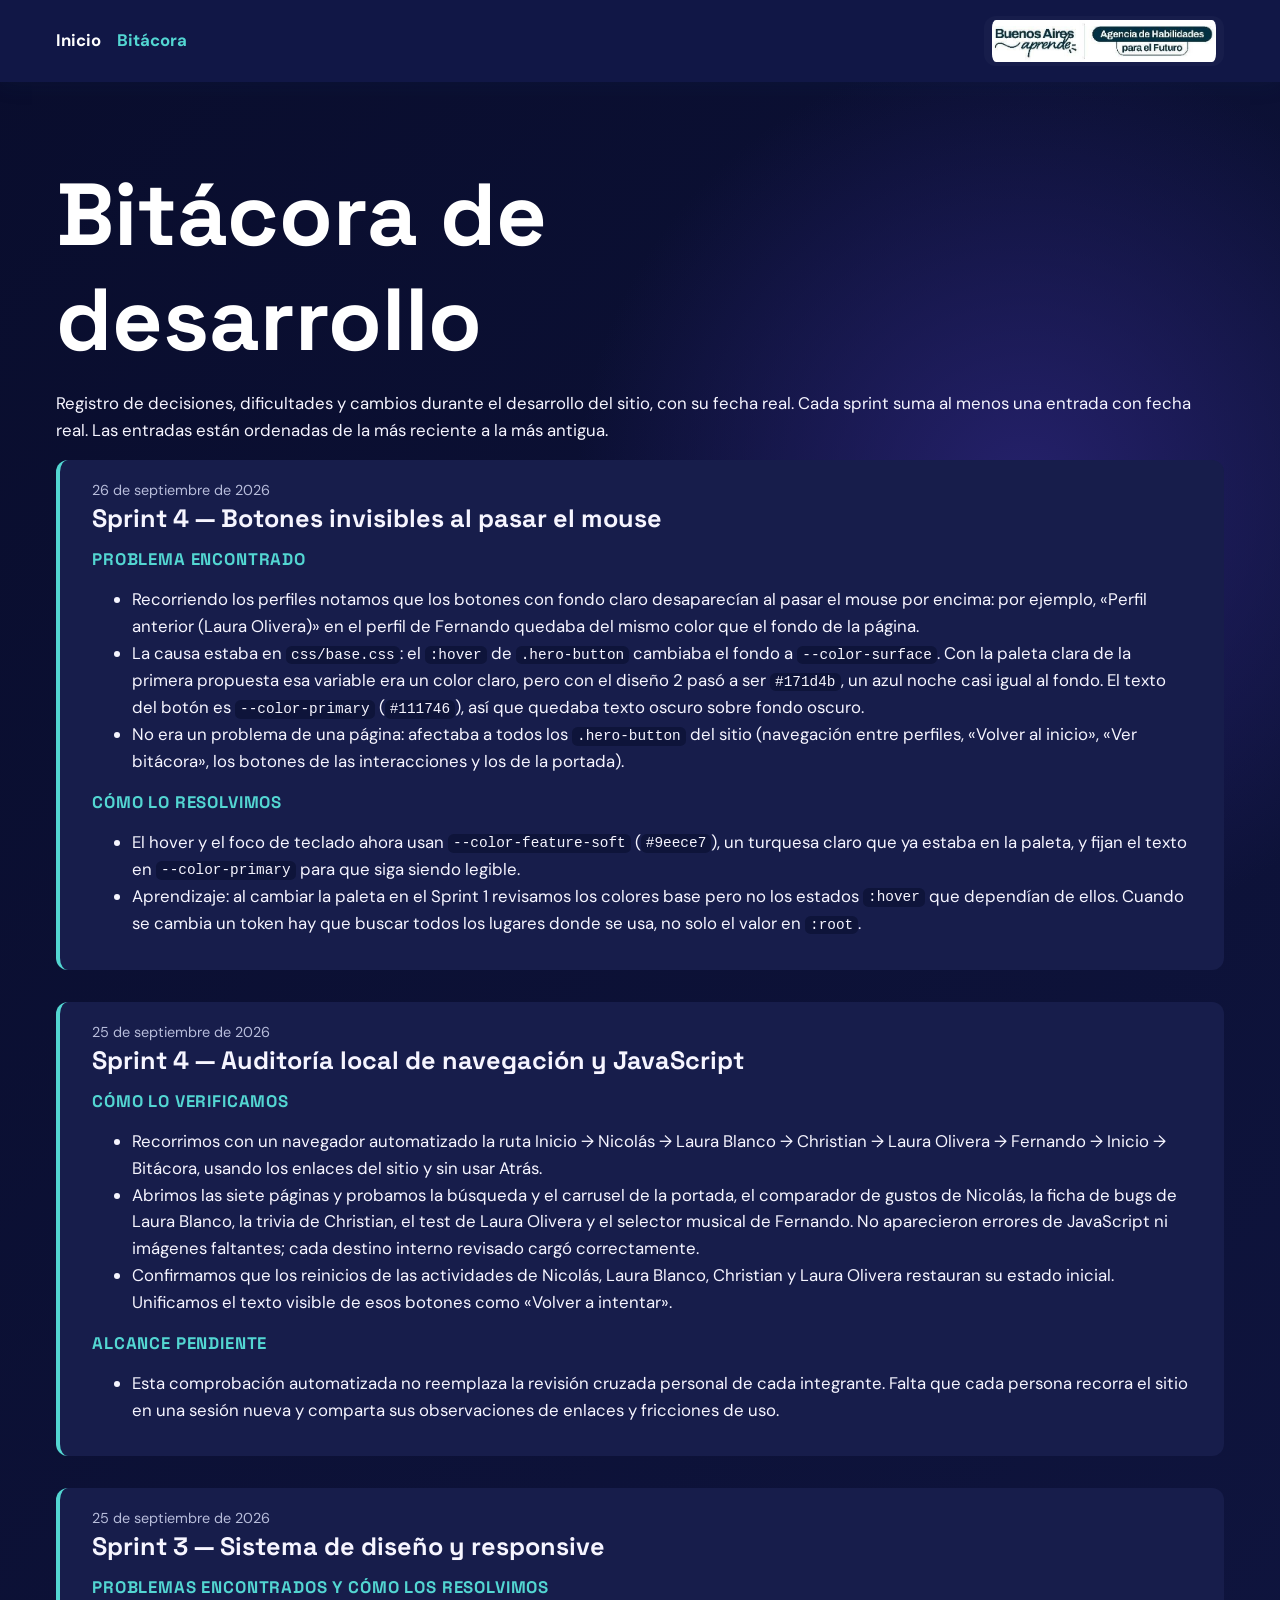
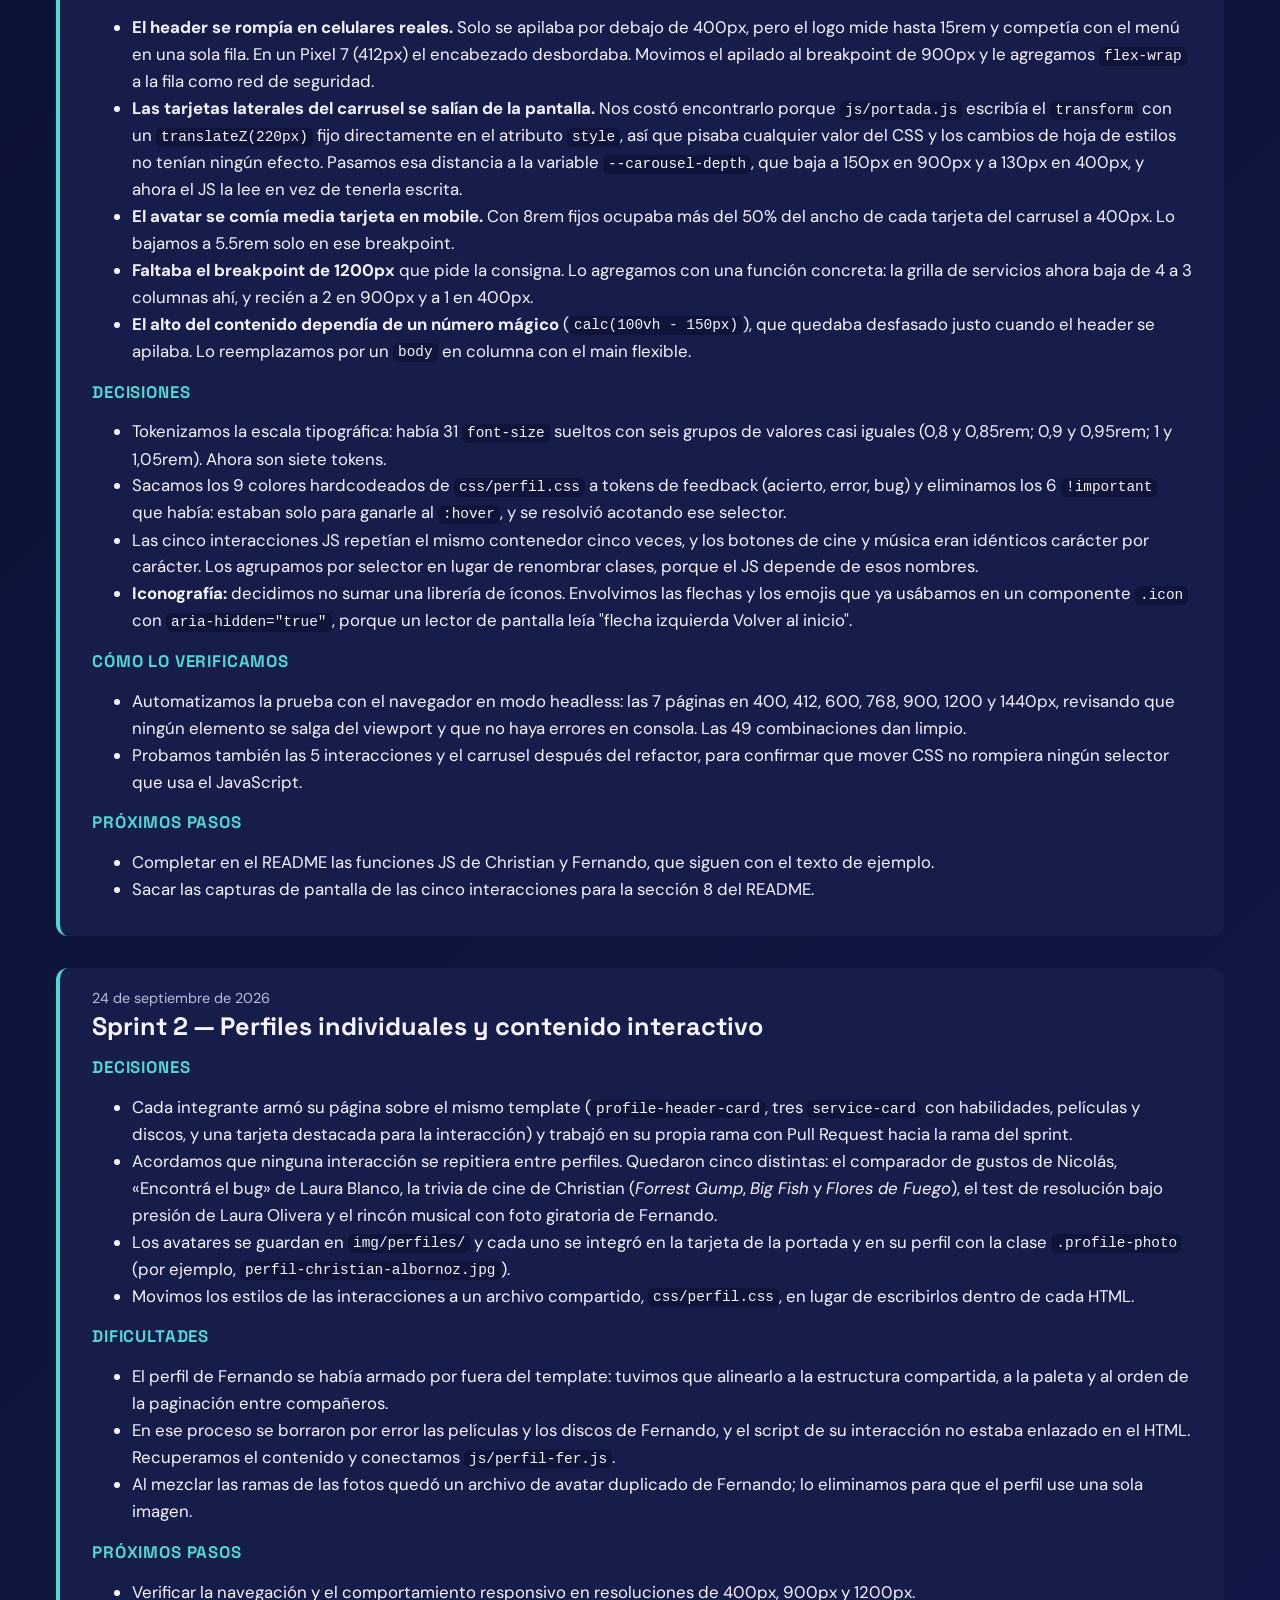
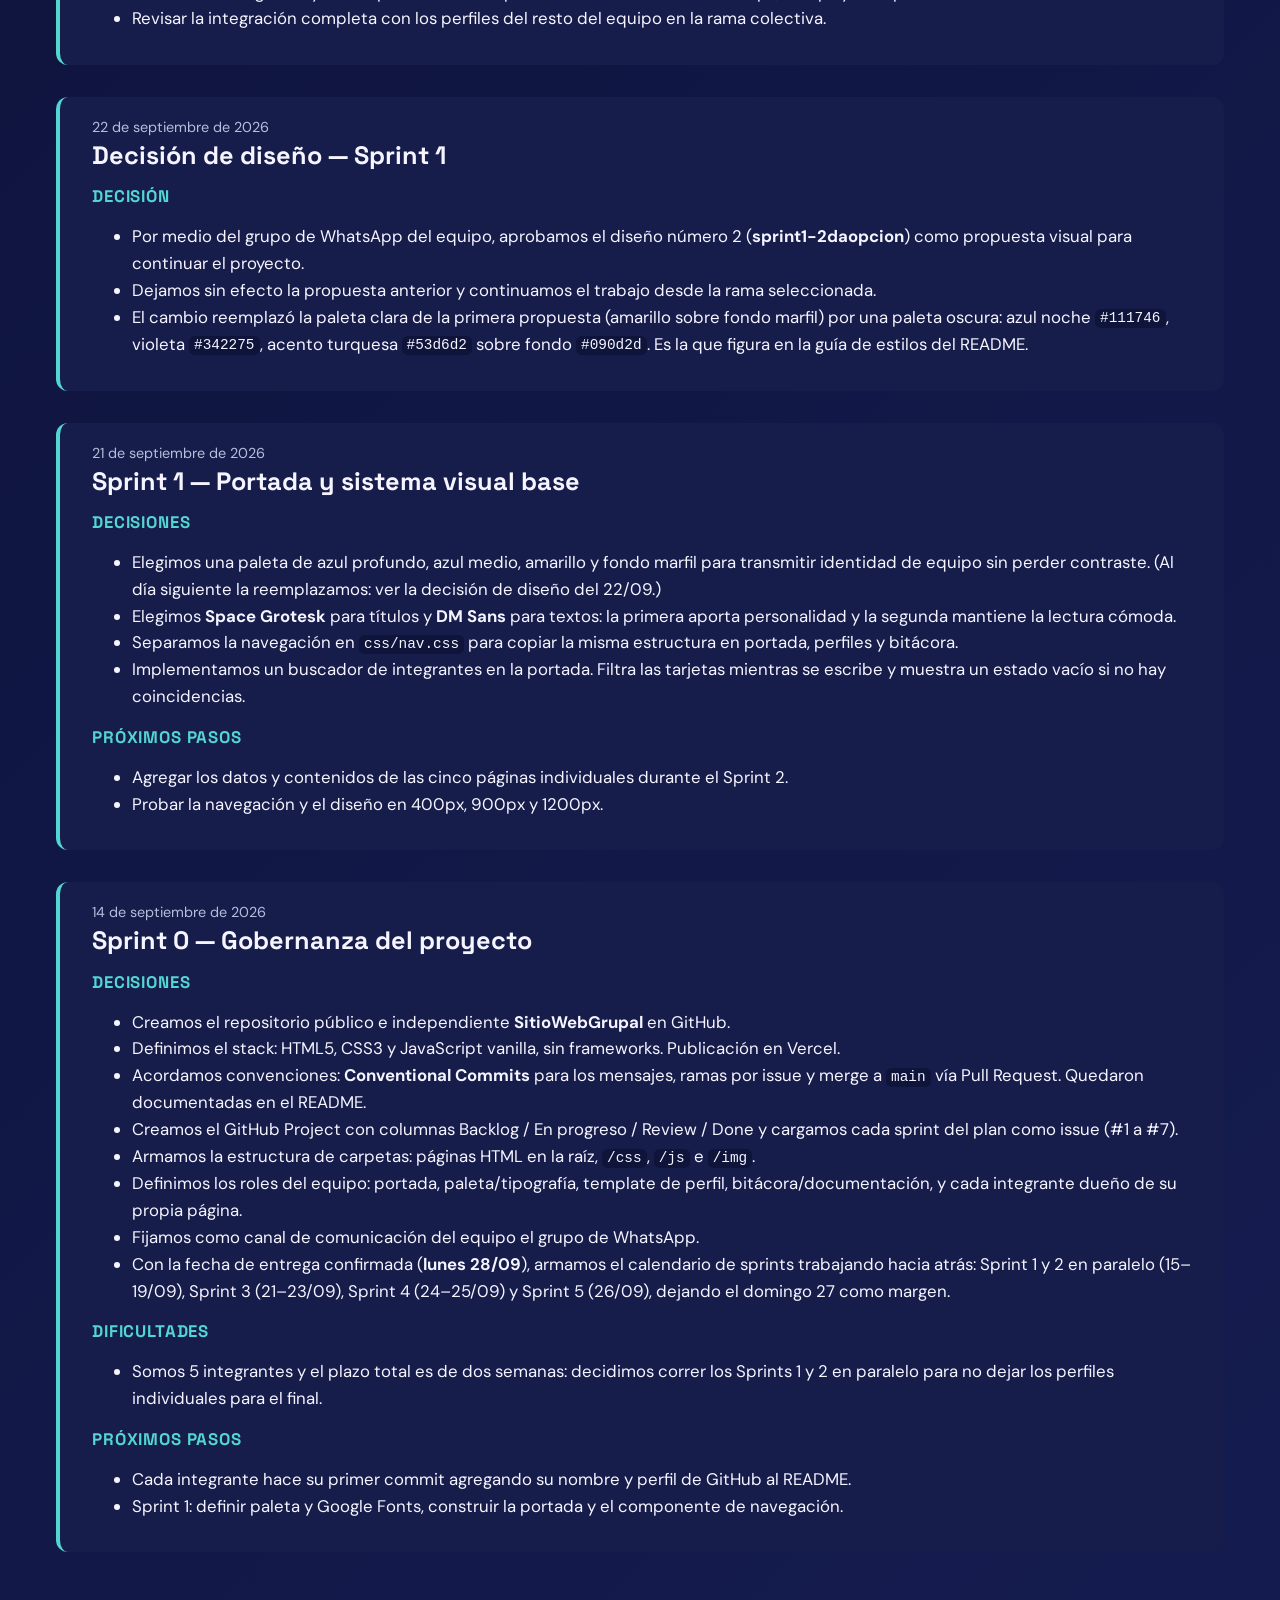
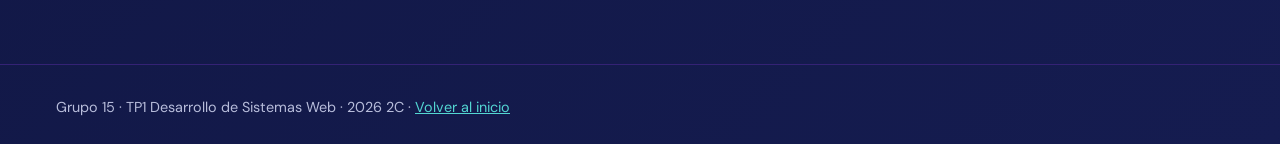
==== bitacora.html @ c663ed2d "fix: mantener legible el hover de los botones sobre la paleta oscura" ====
<!DOCTYPE html>
<html lang="es">

<head>
  <meta charset="UTF-8">
  <meta name="viewport" content="width=device-width, initial-scale=1.0">
  <title>Bitácora de desarrollo — Grupo 15</title>
  <link rel="preconnect" href="https://fonts.googleapis.com">
  <link rel="preconnect" href="https://fonts.gstatic.com" crossorigin>
  <link
    href="https://fonts.googleapis.com/css2?family=DM+Sans:wght@400;500;700&family=Space+Grotesk:wght@500;600;700&display=swap"
    rel="stylesheet">
  <link rel="stylesheet" href="css/base.css">
  <link rel="stylesheet" href="css/nav.css">
</head>

<body>

  <a class="skip-link" href="#contenido-principal">Saltar al contenido principal</a>

  <header class="site-header">
    <div class="container">
      <nav class="site-nav" aria-label="Navegación principal">
        <ul>
          <li><a href="index.html">Inicio</a></li>
          <li><a href="bitacora.html" aria-current="page">Bitácora</a></li>
        </ul>
      </nav>
      <img class="site-logo" width="597" height="111" src="img/logo-agencia.png.jpg"
        alt="Buenos Aires Aprende y Agencia de Habilidades para el Futuro">
    </div>
  </header>

  <main class="site-main" id="contenido-principal">
    <div class="container">
      <h1>Bitácora de desarrollo</h1>
      <p>
        Registro de decisiones, dificultades y cambios durante el desarrollo del sitio, con su fecha real.
        Cada sprint suma al menos una entrada con fecha real. Las entradas están ordenadas de la más reciente
        a la más antigua.
      </p>

      <!-- Las entradas conservan su fecha; las decisiones de diseño se registran por separado. -->

      <article class="bitacora-entry">
        <time datetime="2026-09-26">26 de septiembre de 2026</time>
        <h2>Sprint 4 — Botones invisibles al pasar el mouse</h2>

        <h3>Problema encontrado</h3>
        <ul>
          <li>
            Recorriendo los perfiles notamos que los botones con fondo claro desaparecían al pasar el mouse
            por encima: por ejemplo, «Perfil anterior (Laura Olivera)» en el perfil de Fernando quedaba del
            mismo color que el fondo de la página.
          </li>
          <li>
            La causa estaba en <code>css/base.css</code>: el <code>:hover</code> de <code>.hero-button</code>
            cambiaba el fondo a <code>--color-surface</code>. Con la paleta clara de la primera propuesta
            esa variable era un color claro, pero con el diseño 2 pasó a ser <code>#171d4b</code>, un azul
            noche casi igual al fondo. El texto del botón es <code>--color-primary</code>
            (<code>#111746</code>), así que quedaba texto oscuro sobre fondo oscuro.
          </li>
          <li>
            No era un problema de una página: afectaba a todos los <code>.hero-button</code> del sitio
            (navegación entre perfiles, «Volver al inicio», «Ver bitácora», los botones de las interacciones
            y los de la portada).
          </li>
        </ul>

        <h3>Cómo lo resolvimos</h3>
        <ul>
          <li>
            El hover y el foco de teclado ahora usan <code>--color-feature-soft</code> (<code>#9eece7</code>),
            un turquesa claro que ya estaba en la paleta, y fijan el texto en <code>--color-primary</code>
            para que siga siendo legible.
          </li>
          <li>
            Aprendizaje: al cambiar la paleta en el Sprint 1 revisamos los colores base pero no los estados
            <code>:hover</code> que dependían de ellos. Cuando se cambia un token hay que buscar todos los
            lugares donde se usa, no solo el valor en <code>:root</code>.
          </li>
        </ul>
      </article>

      <article class="bitacora-entry">
        <time datetime="2026-09-25">25 de septiembre de 2026</time>
        <h2>Sprint 4 — Auditoría local de navegación y JavaScript</h2>

        <h3>Cómo lo verificamos</h3>
        <ul>
          <li>
            Recorrimos con un navegador automatizado la ruta Inicio → Nicolás → Laura Blanco → Christian →
            Laura Olivera → Fernando → Inicio → Bitácora, usando los enlaces del sitio y sin usar Atrás.
          </li>
          <li>
            Abrimos las siete páginas y probamos la búsqueda y el carrusel de la portada, el comparador de
            gustos de Nicolás, la ficha de bugs de Laura Blanco, la trivia de Christian, el test de Laura
            Olivera y el selector musical de Fernando. No aparecieron errores de JavaScript ni imágenes
            faltantes; cada destino interno revisado cargó correctamente.
          </li>
          <li>
            Confirmamos que los reinicios de las actividades de Nicolás, Laura Blanco, Christian y Laura
            Olivera restauran su estado inicial. Unificamos el texto visible de esos botones como
            «Volver a intentar».
          </li>
        </ul>

        <h3>Alcance pendiente</h3>
        <ul>
          <li>
            Esta comprobación automatizada no reemplaza la revisión cruzada personal de cada integrante.
            Falta que cada persona recorra el sitio en una sesión nueva y comparta sus observaciones de
            enlaces y fricciones de uso.
          </li>
        </ul>
      </article>

      <article class="bitacora-entry">
        <time datetime="2026-09-25">25 de septiembre de 2026</time>
        <h2>Sprint 3 — Sistema de diseño y responsive</h2>

        <h3>Problemas encontrados y cómo los resolvimos</h3>
        <ul>
          <li>
            <strong>El header se rompía en celulares reales.</strong> Solo se apilaba por debajo de 400px,
            pero el logo mide hasta 15rem y competía con el menú en una sola fila. En un Pixel 7 (412px)
            el encabezado desbordaba. Movimos el apilado al breakpoint de 900px y le agregamos
            <code>flex-wrap</code> a la fila como red de seguridad.
          </li>
          <li>
            <strong>Las tarjetas laterales del carrusel se salían de la pantalla.</strong> Nos costó
            encontrarlo porque <code>js/portada.js</code> escribía el <code>transform</code> con un
            <code>translateZ(220px)</code> fijo directamente en el atributo <code>style</code>, así que
            pisaba cualquier valor del CSS y los cambios de hoja de estilos no tenían ningún efecto.
            Pasamos esa distancia a la variable <code>--carousel-depth</code>, que baja a 150px en 900px
            y a 130px en 400px, y ahora el JS la lee en vez de tenerla escrita.
          </li>
          <li>
            <strong>El avatar se comía media tarjeta en mobile.</strong> Con 8rem fijos ocupaba más del 50%
            del ancho de cada tarjeta del carrusel a 400px. Lo bajamos a 5.5rem solo en ese breakpoint.
          </li>
          <li>
            <strong>Faltaba el breakpoint de 1200px</strong> que pide la consigna. Lo agregamos con una
            función concreta: la grilla de servicios ahora baja de 4 a 3 columnas ahí, y recién a 2 en
            900px y a 1 en 400px.
          </li>
          <li>
            <strong>El alto del contenido dependía de un número mágico</strong>
            (<code>calc(100vh - 150px)</code>), que quedaba desfasado justo cuando el header se apilaba.
            Lo reemplazamos por un <code>body</code> en columna con el main flexible.
          </li>
        </ul>

        <h3>Decisiones</h3>
        <ul>
          <li>
            Tokenizamos la escala tipográfica: había 31 <code>font-size</code> sueltos con seis grupos de
            valores casi iguales (0,8 y 0,85rem; 0,9 y 0,95rem; 1 y 1,05rem). Ahora son siete tokens.
          </li>
          <li>
            Sacamos los 9 colores hardcodeados de <code>css/perfil.css</code> a tokens de feedback
            (acierto, error, bug) y eliminamos los 6 <code>!important</code> que había: estaban solo para
            ganarle al <code>:hover</code>, y se resolvió acotando ese selector.
          </li>
          <li>
            Las cinco interacciones JS repetían el mismo contenedor cinco veces, y los botones de cine y
            música eran idénticos carácter por carácter. Los agrupamos por selector en lugar de renombrar
            clases, porque el JS depende de esos nombres.
          </li>
          <li>
            <strong>Iconografía:</strong> decidimos no sumar una librería de íconos. Envolvimos las flechas
            y los emojis que ya usábamos en un componente <code>.icon</code> con
            <code>aria-hidden="true"</code>, porque un lector de pantalla leía "flecha izquierda Volver al
            inicio".
          </li>
        </ul>

        <h3>Cómo lo verificamos</h3>
        <ul>
          <li>
            Automatizamos la prueba con el navegador en modo headless: las 7 páginas en 400, 412, 600, 768,
            900, 1200 y 1440px, revisando que ningún elemento se salga del viewport y que no haya errores
            en consola. Las 49 combinaciones dan limpio.
          </li>
          <li>
            Probamos también las 5 interacciones y el carrusel después del refactor, para confirmar que
            mover CSS no rompiera ningún selector que usa el JavaScript.
          </li>
        </ul>

        <h3>Próximos pasos</h3>
        <ul>
          <li>Completar en el README las funciones JS de Christian y Fernando, que siguen con el texto de ejemplo.</li>
          <li>Sacar las capturas de pantalla de las cinco interacciones para la sección 8 del README.</li>
        </ul>
      </article>

      <article class="bitacora-entry">
        <time datetime="2026-09-24">24 de septiembre de 2026</time>
        <h2>Sprint 2 — Perfiles individuales y contenido interactivo</h2>

        <h3>Decisiones</h3>
        <ul>
          <li>Cada integrante armó su página sobre el mismo template (<code>profile-header-card</code>, tres
            <code>service-card</code> con habilidades, películas y discos, y una tarjeta destacada para la
            interacción) y trabajó en su propia rama con Pull Request hacia la rama del sprint.</li>
          <li>Acordamos que ninguna interacción se repitiera entre perfiles. Quedaron cinco distintas: el
            comparador de gustos de Nicolás, «Encontrá el bug» de Laura Blanco, la trivia de cine de
            Christian (<em>Forrest Gump</em>, <em>Big Fish</em> y <em>Flores de Fuego</em>), el test de
            resolución bajo presión de Laura Olivera y el rincón musical con foto giratoria de Fernando.</li>
          <li>Los avatares se guardan en <code>img/perfiles/</code> y cada uno se integró en la tarjeta de la
            portada y en su perfil con la clase <code>.profile-photo</code> (por ejemplo,
            <code>perfil-christian-albornoz.jpg</code>).</li>
          <li>Movimos los estilos de las interacciones a un archivo compartido, <code>css/perfil.css</code>, en
            lugar de escribirlos dentro de cada HTML.</li>
        </ul>

        <h3>Dificultades</h3>
        <ul>
          <li>El perfil de Fernando se había armado por fuera del template: tuvimos que alinearlo a la estructura
            compartida, a la paleta y al orden de la paginación entre compañeros.</li>
          <li>En ese proceso se borraron por error las películas y los discos de Fernando, y el script de su
            interacción no estaba enlazado en el HTML. Recuperamos el contenido y conectamos
            <code>js/perfil-fer.js</code>.</li>
          <li>Al mezclar las ramas de las fotos quedó un archivo de avatar duplicado de Fernando; lo eliminamos
            para que el perfil use una sola imagen.</li>
        </ul>

        <h3>Próximos pasos</h3>
        <ul>
          <li>Verificar la navegación y el comportamiento responsivo en resoluciones de 400px, 900px y 1200px.</li>
          <li>Revisar la integración completa con los perfiles del resto del equipo en la rama colectiva.</li>
        </ul>
      </article>

      <article class="bitacora-entry">
        <time datetime="2026-09-22">22 de septiembre de 2026</time>
        <h2>Decisión de diseño — Sprint 1</h2>

        <h3>Decisión</h3>
        <ul>
          <li>Por medio del grupo de WhatsApp del equipo, aprobamos el diseño número 2
            (<strong>sprint1-2daopcion</strong>) como propuesta visual para continuar el proyecto.</li>
          <li>Dejamos sin efecto la propuesta anterior y continuamos el trabajo desde la rama seleccionada.</li>
          <li>El cambio reemplazó la paleta clara de la primera propuesta (amarillo sobre fondo marfil) por una
            paleta oscura: azul noche <code>#111746</code>, violeta <code>#342275</code>, acento turquesa
            <code>#53d6d2</code> sobre fondo <code>#090d2d</code>. Es la que figura en la guía de estilos del
            README.</li>
        </ul>
      </article>

      <article class="bitacora-entry">
        <time datetime="2026-09-21">21 de septiembre de 2026</time>
        <h2>Sprint 1 — Portada y sistema visual base</h2>

        <h3>Decisiones</h3>
        <ul>
          <li>Elegimos una paleta de azul profundo, azul medio, amarillo y fondo marfil para transmitir identidad de
            equipo sin perder contraste. (Al día siguiente la reemplazamos: ver la decisión de diseño del 22/09.)</li>
          <li>Elegimos <strong>Space Grotesk</strong> para títulos y <strong>DM Sans</strong> para textos: la primera
            aporta personalidad y la segunda mantiene la lectura cómoda.</li>
          <li>Separamos la navegación en <code>css/nav.css</code> para copiar la misma estructura en portada, perfiles y
            bitácora.</li>
          <li>Implementamos un buscador de integrantes en la portada. Filtra las tarjetas mientras se escribe y muestra
            un estado vacío si no hay coincidencias.</li>
        </ul>

        <h3>Próximos pasos</h3>
        <ul>
          <li>Agregar los datos y contenidos de las cinco páginas individuales durante el Sprint 2.</li>
          <li>Probar la navegación y el diseño en 400px, 900px y 1200px.</li>
        </ul>
      </article>

      <article class="bitacora-entry">
        <time datetime="2026-09-14">14 de septiembre de 2026</time>
        <h2>Sprint 0 — Gobernanza del proyecto</h2>

        <h3>Decisiones</h3>
        <ul>
          <li>Creamos el repositorio público e independiente <strong>SitioWebGrupal</strong> en GitHub.</li>
          <li>Definimos el stack: HTML5, CSS3 y JavaScript vanilla, sin frameworks. Publicación en Vercel.</li>
          <li>Acordamos convenciones: <strong>Conventional Commits</strong> para los mensajes, ramas por issue y merge a
            <code>main</code> vía Pull Request. Quedaron documentadas en el README.
          </li>
          <li>Creamos el GitHub Project con columnas Backlog / En progreso / Review / Done y cargamos cada sprint del
            plan como issue (#1 a #7).</li>
          <li>Armamos la estructura de carpetas: páginas HTML en la raíz, <code>/css</code>, <code>/js</code> e
            <code>/img</code>.
          </li>
          <li>Definimos los roles del equipo: portada, paleta/tipografía, template de perfil, bitácora/documentación, y
            cada integrante dueño de su propia página.</li>
          <li>Fijamos como canal de comunicación del equipo el grupo de WhatsApp.</li>
          <li>Con la fecha de entrega confirmada (<strong>lunes 28/09</strong>), armamos el calendario de sprints
            trabajando hacia atrás: Sprint 1 y 2 en paralelo (15–19/09), Sprint 3 (21–23/09), Sprint 4 (24–25/09) y
            Sprint 5 (26/09), dejando el domingo 27 como margen.</li>
        </ul>

        <h3>Dificultades</h3>
        <ul>
          <li>Somos 5 integrantes y el plazo total es de dos semanas: decidimos correr los Sprints 1 y 2 en paralelo
            para no dejar los perfiles individuales para el final.</li>
        </ul>

        <h3>Próximos pasos</h3>
        <ul>
          <li>Cada integrante hace su primer commit agregando su nombre y perfil de GitHub al README.</li>
          <li>Sprint 1: definir paleta y Google Fonts, construir la portada y el componente de navegación.</li>
        </ul>
      </article>
    </div>
  </main>

  <footer class="site-footer">
    <div class="container">
      <p>Grupo 15 · TP1 Desarrollo de Sistemas Web · 2026 2C · <a href="index.html">Volver al inicio</a></p>
    </div>
  </footer>

</body>

</html>
---- css/base.css ----
/* ==========================================================================
   base.css — sistema visual compartido del sitio
   --------------------------------------------------------------------------
   Orden del archivo:
     1. Tokens (:root)      5. Componentes de portada
     2. Reset y tipografía  6. Componentes compartidos (avatar, footer)
     3. Layout y utilidades 7. Bitácora
     4. Accesibilidad       8. Media queries (1200 / 900 / 400)
   ========================================================================== */

/* 1. TOKENS ================================================================ */

:root {
  /* Paleta base */
  --color-primary: #111746;
  --color-secondary: #342275;
  --color-accent: #53d6d2;
  --color-bg: #090d2d;
  --color-bg-alt: #151c50;
  --color-bg-glow: #25216b;
  --color-surface: #171d4b;
  --color-text: #f6f5ff;
  --color-text-muted: #b8bddb;
  --color-hero-start: #151e5c;
  --color-hero-mid: #29256f;
  --color-hero-end: #4b267f;
  --color-hero-soft: #d9ffff;
  --color-hero-overlay: rgb(255 255 255 / 18%);
  --color-feature: #53d6d2;
  --color-feature-soft: #9eece7;
  --color-featured-text: #e5dcff;
  --color-shadow: rgb(20 20 80 / 25%);
  --color-card-shadow: rgb(23 63 95 / 10%);
  --color-service-shadow: rgb(36 20 95 / 8%);
  --color-journal: #111746;
  --color-journal-soft: #d9ffff;
  --color-journal-end: #29256f;
  --color-members-border: rgb(83 214 210 / 18%);
  --color-members-shadow: rgb(4 7 35 / 25%);
  --color-search-shadow: rgb(4 7 35 / 28%);
  --color-search-focus: rgb(83 214 210 / 25%);
  --color-on-dark: #ffffff;
  --color-muted-on-dark: #d9ddf5;
  --color-card-dark: #20265d;
  --color-input-bg: #f7f8ff;
  --color-input-text: #171a4b;
  --color-input-border: #6e5bd4;
  --color-section: rgb(23 29 75 / 88%);
  --color-card-border: rgb(137 145 210 / 25%);
  --color-featured-end: #54309a;
  --color-focus: #ffffff;
  --color-placeholder: #5f6380;
  --color-check: #9eece7;

  /* Superficies translúcidas sobre el fondo oscuro */
  --color-glass: rgb(9 13 45 / 55%);
  --color-glass-soft: rgb(9 13 45 / 35%);

  /* Feedback de las interacciones JS (acierto / error / bug encontrado) */
  --color-success: #53d6a4;
  --color-success-bg: #1b4d3e;
  --color-success-border: #53d6a4;
  --color-success-text: #d9ffea;
  --color-error: #ff8ca3;
  --color-error-bg: #501d2d;
  --color-error-border: #d65377;
  --color-error-text: #ffd9e2;
  --color-bug: #ff9f9f;

  /* Tipografía */
  --font-heading: "Space Grotesk", sans-serif;
  --font-body: "DM Sans", sans-serif;

  /* Escala tipográfica */
  --fs-xs: 0.8rem;
  --fs-sm: 0.9rem;
  --fs-base: 1.05rem;
  --fs-md: 1.15rem;
  --fs-lg: 1.25rem;
  --fs-xl: 2rem;
  --fs-2xl: 2.5rem;
  --fs-h1: clamp(2.5rem, 8vw, 5.5rem);
  --fs-h2: clamp(2rem, 4vw, 3rem);
  --fs-h3: clamp(1.8rem, 4vw, 2.6rem);
  --fs-hero: clamp(2.8rem, 7vw, 5.5rem);

  /* Espaciado y layout */
  --space-xs: 0.25rem;
  --space-sm: 0.5rem;
  --space-md: 1rem;
  --space-lg: 2rem;
  --space-xl: 3rem;
  --gutter: var(--space-md);
  --max-width: 1200px;
  /* Relleno de botones, opciones e input de búsqueda. Antes había seis
     valores casi iguales (0.6/0.65/0.7/0.75rem por 1/1.2/1.25rem). */
  --pad-control: 0.7rem 1.2rem;

  /* Radios */
  --radius-sm: 0.35rem;
  --radius: 0.75rem;
  --radius-pill: 2rem;
  --radius-circle: 50%;

  /* Sombras */
  --shadow-sm: 0 4px 20px var(--color-card-shadow);
  --shadow-md: 0 10px 25px var(--color-card-shadow);
  --shadow-lg: 0 20px 35px var(--color-shadow);

  /* Tamaños de componentes */
  --profile-photo-size: 8rem;
  --icon-size: 1em;
}

/* 2. RESET Y TIPOGRAFÍA ==================================================== */

*,
*::before,
*::after {
  box-sizing: border-box;
}

/* body en columna + .site-main flexible: mantiene el footer abajo sin depender
   de un alto fijo de header/footer, que cambia cuando el header se apila. */
body {
  margin: 0;
  min-height: 100vh;
  display: flex;
  flex-direction: column;
  font-family: var(--font-body);
  font-size: var(--fs-base);
  color: var(--color-text);
  background: radial-gradient(circle at 80% 10%, var(--color-bg-glow) 0, transparent 28rem), linear-gradient(135deg, var(--color-bg), var(--color-bg-alt));
  line-height: 1.6;
}

h1,
h2,
h3 {
  font-family: var(--font-heading);
  line-height: 1.2;
  margin: 0 0 var(--space-sm);
  /* Evita que una palabra larga desborde cuando el título llega a 5.5rem */
  overflow-wrap: break-word;
}

h1 {
  font-size: var(--fs-h1);
  max-width: 10ch;
  color: var(--color-on-dark);
}

a {
  color: var(--color-accent);
}

img {
  max-width: 100%;
  height: auto;
}

code {
  background: var(--color-glass);
  border-radius: var(--radius-sm);
  font-family: ui-monospace, "Cascadia Code", "Consolas", monospace;
  font-size: var(--fs-sm);
  padding: 0.1em 0.35em;
  /* Las rutas largas de la bitácora no deben desbordar en mobile */
  overflow-wrap: anywhere;
}

/* 3. LAYOUT Y UTILIDADES =================================================== */

.container {
  max-width: var(--max-width);
  margin: 0 auto;
  padding: 0 var(--gutter);
}

.site-main {
  flex: 1;
  padding: clamp(2rem, 7vw, 5rem) 0;
}

/* Glifos decorativos (flechas, emojis). Siempre con aria-hidden en el HTML:
   sin eso un lector de pantalla lee "flecha izquierda Volver al inicio". */
.icon {
  display: inline-block;
  font-size: var(--icon-size);
  font-style: normal;
  line-height: 1;
}

.skip-link {
  background: var(--color-on-dark);
  border-radius: 0 0 var(--radius) var(--radius);
  color: var(--color-input-text);
  left: var(--space-md);
  padding: var(--space-sm) var(--space-md);
  position: absolute;
  top: -5rem;
  z-index: 10;
}

.skip-link:focus {
  top: 0;
}

:focus-visible {
  outline: 3px solid var(--color-focus);
  outline-offset: 3px;
}

/* 5. COMPONENTES DE PORTADA ================================================ */

.hero {
  align-items: end;
  background: linear-gradient(125deg, var(--color-hero-start), var(--color-hero-mid) 70%, var(--color-hero-end));
  border-radius: var(--radius);
  color: var(--color-surface);
  display: grid;
  gap: var(--space-lg);
  grid-template-columns: minmax(0, 1.2fr) minmax(280px, 0.8fr);
  min-height: 28rem;
  overflow: hidden;
  padding: clamp(2rem, 6vw, 5rem);
  position: relative;
}

/* Círculos decorativos de 22rem con offsets negativos: los contiene el
   overflow: hidden de .hero. No quitar esa línea. */
.hero::before,
.hero::after {
  background: var(--color-hero-overlay);
  border-radius: var(--radius-circle);
  content: "";
  height: 22rem;
  position: absolute;
  width: 22rem;
}

.hero::before {
  left: -9rem;
  top: -11rem;
}

.hero::after {
  bottom: -14rem;
  right: -5rem;
}

.hero-copy,
.hero-preview {
  position: relative;
  z-index: 1;
}

.hero .eyebrow {
  color: var(--color-hero-soft);
}

.hero h1 {
  font-size: var(--fs-hero);
  margin-bottom: var(--space-md);
  color: var(--color-on-dark);
}

.hero-copy > p:not(.eyebrow) {
  max-width: 34rem;
  color: var(--color-muted-on-dark);
}

.hero-button {
  background: var(--color-accent);
  border-radius: var(--radius-pill);
  color: var(--color-primary);
  display: inline-block;
  font-weight: 700;
  margin-top: var(--space-md);
  padding: var(--pad-control);
  text-decoration: none;
}

.hero-button--light {
  background: var(--color-on-dark);
  color: var(--color-primary);
}

/* El hover tiene que seguir siendo claro: el texto del botón es --color-primary (oscuro) */
.hero-button:hover,
.hero-button:focus-visible {
  background: var(--color-feature-soft);
  color: var(--color-primary);
}

.hero-preview {
  align-items: center;
  display: flex;
  justify-content: center;
  min-height: 17rem;
}

.preview-panel {
  background: var(--color-card-dark);
  box-shadow: var(--shadow-lg);
  color: var(--color-on-dark);
  padding: 2.5rem 2rem;
  transform: rotate(3deg);
  width: min(100%, 19rem);
}

.preview-panel span {
  color: var(--color-accent);
  font-size: var(--fs-xs);
  font-weight: 700;
  letter-spacing: 0.12em;
}

.preview-panel strong {
  color: var(--color-on-dark);
  display: block;
  font-family: var(--font-heading);
  font-size: var(--fs-xl);
  line-height: 1;
  margin-top: var(--space-lg);
}

.preview-dot {
  background: var(--color-feature);
  border-radius: var(--radius-circle);
  height: 4rem;
  position: absolute;
  width: 4rem;
}

.preview-dot-one { right: 9%; top: 5%; }
.preview-dot-two { bottom: 6%; left: 7%; height: 2rem; width: 2rem; }

/* Full-bleed dentro de .container: el margen negativo cancela exactamente el
   padding del contenedor. Ambos usan --gutter, así que siguen el breakpoint
   de 400px juntos. Si se cambia uno hay que cambiar el otro. */
.feature-section {
  background: var(--color-section);
  margin: 0 calc(var(--gutter) * -1);
  padding: clamp(3rem, 7vw, 5rem) var(--gutter);
  text-align: center;
}

.section-heading {
  margin-bottom: var(--space-xl);
  text-align: center;
}

.section-heading p {
  color: var(--color-muted-on-dark);
  margin: 0 auto;
  max-width: 42rem;
}

.feature-section h2 {
  color: var(--color-on-dark);
  font-size: var(--fs-h2);
}

.feature-grid {
  display: grid;
  gap: var(--space-lg);
  grid-template-columns: repeat(4, 1fr);
  margin: var(--space-xl) auto 0;
  max-width: 1000px;
}

.service-card {
  background: var(--color-surface);
  border: 1px solid var(--color-card-border);
  border-radius: var(--radius-sm);
  box-shadow: 0 10px 25px var(--color-service-shadow);
  padding: var(--space-lg);
  text-align: left;
}

.service-card h3,
.service-card p {
  color: var(--color-on-dark);
}

.service-card p {
  color: var(--color-muted-on-dark);
}

.service-card--featured {
  background: linear-gradient(145deg, var(--color-secondary), var(--color-featured-end));
  color: var(--color-surface);
  transform: translateY(-0.75rem);
}

.service-card--featured p {
  color: var(--color-featured-text);
}

.feature-grid article p {
  color: var(--color-muted-on-dark);
  margin: 0 auto;
  max-width: 13rem;
}

.feature-icon {
  align-items: center;
  background: var(--color-feature);
  border-radius: var(--radius-circle);
  color: var(--color-primary);
  display: inline-flex;
  font-family: var(--font-heading);
  font-weight: 700;
  height: 4.5rem;
  justify-content: center;
  margin-bottom: var(--space-md);
  width: 4.5rem;
}

.journal-banner {
  align-items: center;
  background: linear-gradient(120deg, var(--color-journal), var(--color-journal-end));
  color: var(--color-surface);
  display: flex;
  justify-content: space-between;
  margin: var(--space-xl) 0;
  padding: clamp(2rem, 5vw, 4rem);
}

.split-section {
  align-items: center;
  display: grid;
  gap: clamp(2rem, 6vw, 5rem);
  grid-template-columns: minmax(0, 1fr) minmax(0, 1fr);
  padding: clamp(3rem, 8vw, 6rem) 0;
}

.split-art {
  background: linear-gradient(145deg, var(--color-secondary), var(--color-primary));
  border-radius: 45% 45% var(--space-sm) var(--space-sm);
  color: var(--color-surface);
  min-height: 22rem;
  /* Contiene el círculo de 9rem del ::after, que se posiciona al 15% del borde */
  overflow: hidden;
  padding: var(--space-xl);
  position: relative;
}

.split-art::after {
  border: 2px solid var(--color-accent);
  border-radius: var(--radius-circle);
  content: "+";
  font-size: 5rem;
  height: 9rem;
  line-height: 8rem;
  position: absolute;
  right: 15%;
  text-align: center;
  top: 18%;
  width: 9rem;
}

.split-art strong {
  bottom: var(--space-lg);
  color: var(--color-on-dark);
  font-family: var(--font-heading);
  font-size: var(--fs-xl);
  left: var(--space-lg);
  position: absolute;
}

.journal-banner h2 {
  color: var(--color-on-dark);
}

.split-section h2 {
  color: var(--color-on-dark);
}

.split-section > div:last-child > p:not(.eyebrow),
.split-section li {
  color: var(--color-muted-on-dark);
}

.check-list {
  list-style: none;
  margin: var(--space-lg) 0;
  padding: 0;
}

.check-list li {
  margin-bottom: var(--space-sm);
}

.check-list li::before {
  color: var(--color-check);
  content: "✓";
  font-weight: 700;
  margin-right: var(--space-sm);
}

.journal-banner .eyebrow {
  color: var(--color-journal-soft);
}

.eyebrow {
  color: var(--color-accent);
  font-size: var(--fs-xs);
  font-weight: 700;
  letter-spacing: 0.12em;
  text-transform: uppercase;
}

.hero p {
  font-size: var(--fs-md);
  max-width: 48rem;
}

.members-section {
  background: linear-gradient(135deg, var(--color-card-dark), var(--color-surface));
  border: 1px solid var(--color-members-border);
  border-radius: var(--radius);
  box-shadow: 0 18px 35px var(--color-members-shadow);
  margin-top: clamp(3rem, 8vw, 6rem);
  padding: clamp(2rem, 5vw, 4rem);
  /* La grilla interna no debe empujar el ancho del contenedor */
  min-width: 0;
}

.members-toolbar {
  align-items: center;
  display: flex;
  flex-wrap: wrap;
  gap: var(--space-md);
  justify-content: space-between;
  margin-bottom: var(--space-lg);
}

.members-toolbar h2 {
  color: var(--color-on-dark);
  font-size: var(--fs-h3);
  margin-bottom: 0;
}

.members-toolbar .eyebrow {
  color: var(--color-accent);
  margin-bottom: var(--space-xs);
}

.members-toolbar h2,
.members-section h3 {
  color: var(--color-on-dark);
}

.members-section .eyebrow,
.members-section .empty-state,
.carousel-status {
  color: var(--color-muted-on-dark);
}

.member-search {
  background: var(--color-input-bg);
  border: 2px solid var(--color-input-border);
  border-radius: var(--radius-pill);
  box-shadow: 0 8px 22px var(--color-search-shadow);
  color: var(--color-input-text);
  font: inherit;
  min-width: min(100%, 18rem);
  padding: var(--pad-control);
}
.member-search::placeholder {
  color: var(--color-placeholder);
}
.member-search:focus {
  border-color: var(--color-accent);
  box-shadow: 0 0 0 4px var(--color-search-focus);
  outline: none;
}

/* Carrusel 3D. --carousel-depth es el translateZ de las tarjetas: separa las
   laterales de la activa. js/portada.js lo lee para armar el transform, así
   que el valor se ajusta por breakpoint acá y no en el JS. Con 220px fijos
   las tarjetas laterales se salían del viewport por debajo de ~500px. */
.member-carousel {
  --carousel-depth: 220px;
  overflow: hidden;
  height: 27rem;
  perspective: 1200px;
  width: 100%;
}

.member-grid {
  height: 100%;
  position: relative;
  transform-style: preserve-3d;
  transition: transform 700ms cubic-bezier(0.22, 1, 0.36, 1);
}

.member-card {
  background: var(--color-surface);
  border-top: 5px solid var(--color-accent);
  border-radius: var(--radius);
  box-shadow: var(--shadow-md);
  display: flex;
  flex-direction: column;
  backface-visibility: hidden;
  left: 50%;
  min-height: 190px;
  opacity: 0.5;
  padding: var(--space-lg);
  position: absolute;
  text-align: center;
  top: 50%;
  transform: translate(-50%, -50%) rotateY(90deg) translateZ(var(--carousel-depth)) scale(0.78);
  transition: opacity 500ms ease, transform 700ms ease;
  width: min(78vw, 280px);
}

.member-card.is-active {
  transform: translate(-50%, -50%) rotateY(0deg) translateZ(var(--carousel-depth)) scale(1);
  opacity: 1;
  z-index: 2;
}

.member-card.is-previous {
  opacity: 0.75;
  transform: translate(-50%, -50%) rotateY(72deg) translateZ(var(--carousel-depth)) scale(0.82);
}

.member-card.is-next {
  opacity: 0.75;
  transform: translate(-50%, -50%) rotateY(-72deg) translateZ(var(--carousel-depth)) scale(0.82);
}

/* 6. COMPONENTES COMPARTIDOS =============================================== */

/* Avatar. Vive en base.css y no en perfil.css porque las tarjetas del
   carrusel de la portada también lo usan, e index.html no carga perfil.css.
   Sirve tanto para un <img> como para un <div> con las iniciales. */
.profile-photo {
  align-items: center;
  background: linear-gradient(145deg, var(--color-feature), var(--color-feature-soft));
  border: 0.5rem solid var(--color-surface);
  border-radius: var(--radius-circle);
  box-shadow: 0 0 0 2px var(--color-accent), 0 10px 20px var(--color-card-shadow);
  color: var(--color-primary);
  display: flex;
  font-family: var(--font-heading);
  font-size: var(--fs-xs);
  font-weight: 700;
  height: var(--profile-photo-size);
  justify-content: center;
  margin: 0 auto var(--space-md);
  object-fit: cover;
  width: var(--profile-photo-size);
}

img.profile-photo {
  display: block;
}

.member-card[hidden] {
  display: none;
}

.carousel-controls {
  align-items: center;
  display: flex;
  flex-wrap: wrap;
  gap: var(--space-md);
  justify-content: center;
  margin-top: var(--space-lg);
}

.carousel-button {
  background: var(--color-secondary);
  border: 0;
  border-radius: var(--radius-pill);
  color: var(--color-text);
  cursor: pointer;
  font: inherit;
  font-weight: 700;
  padding: var(--pad-control);
}

.carousel-button:hover,
.carousel-button:focus-visible {
  background: var(--color-primary);
}

.carousel-button:disabled {
  background: var(--color-bg-alt);
  border: 1px solid var(--color-card-border);
  color: var(--color-text-muted);
  cursor: not-allowed;
}

.carousel-status {
  color: var(--color-text-muted);
  min-width: 7rem;
  text-align: center;
}

.member-card h3 {
  color: var(--color-on-dark);
  font-size: var(--fs-lg);
}

.member-card p {
  color: var(--color-muted-on-dark);
}

.member-card a {
  font-weight: 700;
  margin-top: auto;
}

.member-card[hidden],
.empty-state[hidden] {
  display: none;
}

.empty-state {
  color: var(--color-text-muted);
  margin-top: var(--space-lg);
}

.visually-hidden {
  clip: rect(0 0 0 0);
  clip-path: inset(50%);
  height: 1px;
  overflow: hidden;
  position: absolute;
  white-space: nowrap;
  width: 1px;
}

.site-footer {
  border-top: 1px solid var(--color-secondary);
  padding: var(--space-md) 0;
  color: var(--color-text-muted);
  font-size: var(--fs-sm);
}

/* 7. BITÁCORA ============================================================== */

.bitacora-entry {
  background-color: var(--color-surface);
  border-left: 4px solid var(--color-accent);
  border-radius: var(--radius);
  padding: var(--space-md) var(--space-lg);
  margin-bottom: var(--space-lg);
}

.bitacora-entry time {
  color: var(--color-text-muted);
  font-size: var(--fs-sm);
}

.bitacora-entry h3 {
  margin-top: var(--space-md);
  font-size: var(--fs-base);
  color: var(--color-accent);
  text-transform: uppercase;
  letter-spacing: 0.05em;
}

/* 8. MEDIA QUERIES ========================================================= */
/* Breakpoints obligatorios del plan de sprints: 1200px, 900px y 400px.
   Enfoque desktop-first: cada bloque ajusta lo que el anterior dejó. */

@media (prefers-reduced-motion: reduce) {
  *,
  *::before,
  *::after {
    animation-duration: 0.01ms !important;
    animation-iteration-count: 1 !important;
    scroll-behavior: auto !important;
    transition-duration: 0.01ms !important;
  }
}

/* --- 1200px: el contenedor deja de crecer y la grilla baja a 3 columnas --- */
@media (max-width: 1200px) {
  .feature-grid {
    grid-template-columns: repeat(3, 1fr);
  }

  .hero {
    min-height: 24rem;
  }

  .member-carousel {
    height: 26rem;
  }
}

/* --- 900px: una sola columna y el header se apila ------------------------ */
@media (max-width: 900px) {
  .hero {
    grid-template-columns: 1fr;
  }

  .feature-grid {
    grid-template-columns: repeat(2, 1fr);
  }

  .split-section {
    grid-template-columns: 1fr;
  }

  .split-art {
    min-height: 18rem;
  }

  .member-carousel {
    --carousel-depth: 150px;
  }
}

/* --- 400px: mobile ------------------------------------------------------- */
@media (max-width: 400px) {
  .container {
    --gutter: 0.75rem;
  }

  .hero {
    min-height: 0;
    padding: var(--space-lg) var(--space-md);
  }

  .feature-grid {
    grid-template-columns: 1fr;
  }

  .member-grid {
    gap: 0;
  }

  .member-carousel {
    --carousel-depth: 130px;
    height: 23rem;
  }

  .member-card {
    /* El avatar de 8rem se comía media tarjeta en este ancho */
    --profile-photo-size: 5.5rem;
  }

  .service-card--featured {
    transform: none;
  }

  .journal-banner {
    align-items: flex-start;
    flex-direction: column;
    gap: var(--space-md);
  }

  .split-art {
    min-height: 14rem;
    padding: var(--space-lg);
  }
}
---- css/nav.css ----
/* ==========================================================================
   nav.css — cabecera y navegación principal, compartida por las 7 páginas
   ========================================================================== */

.site-header {
  background-color: var(--color-primary);
  box-shadow: var(--shadow-sm);
  color: var(--color-surface);
  padding: var(--space-md) 0;
}

.site-header .container {
  align-items: center;
  display: flex;
  /* Red de seguridad: sin esto el nav y el logo compiten en una sola fila */
  flex-wrap: wrap;
  gap: var(--space-md);
  justify-content: space-between;
}

.site-nav ul {
  display: flex;
  flex-wrap: wrap;
  gap: var(--space-md);
  list-style: none;
  margin: 0;
  padding: 0;
}

.site-nav a {
  color: var(--color-on-dark);
  font-weight: 700;
  text-decoration: none;
}

.site-nav a:hover,
.site-nav a:focus-visible,
.site-nav a[aria-current="page"] {
  color: var(--color-accent);
}

.site-logo {
  background: var(--color-surface);
  border-radius: var(--radius);
  display: block;
  height: auto;
  max-height: 3.5rem;
  max-width: min(100%, 15rem);
  object-fit: contain;
  padding: var(--space-xs) var(--space-sm);
}

/* --------------------------------------------------------------------------
   Media queries — 900px y 400px
   -------------------------------------------------------------------------- */

/* El logo mide hasta 15rem (240px). Hasta el Sprint 3 el header solo se
   apilaba en 400px, así que entre 401 y 900px el logo y el nav compartían
   una fila sin lugar: en un móvil de 412px el header desbordaba. */
@media (max-width: 900px) {
  .site-header .container {
    align-items: flex-start;
    flex-direction: column;
  }

  .site-logo {
    align-self: flex-end;
    max-width: 12rem;
  }
}

@media (max-width: 400px) {
  .site-logo {
    max-width: 11rem;
  }
}
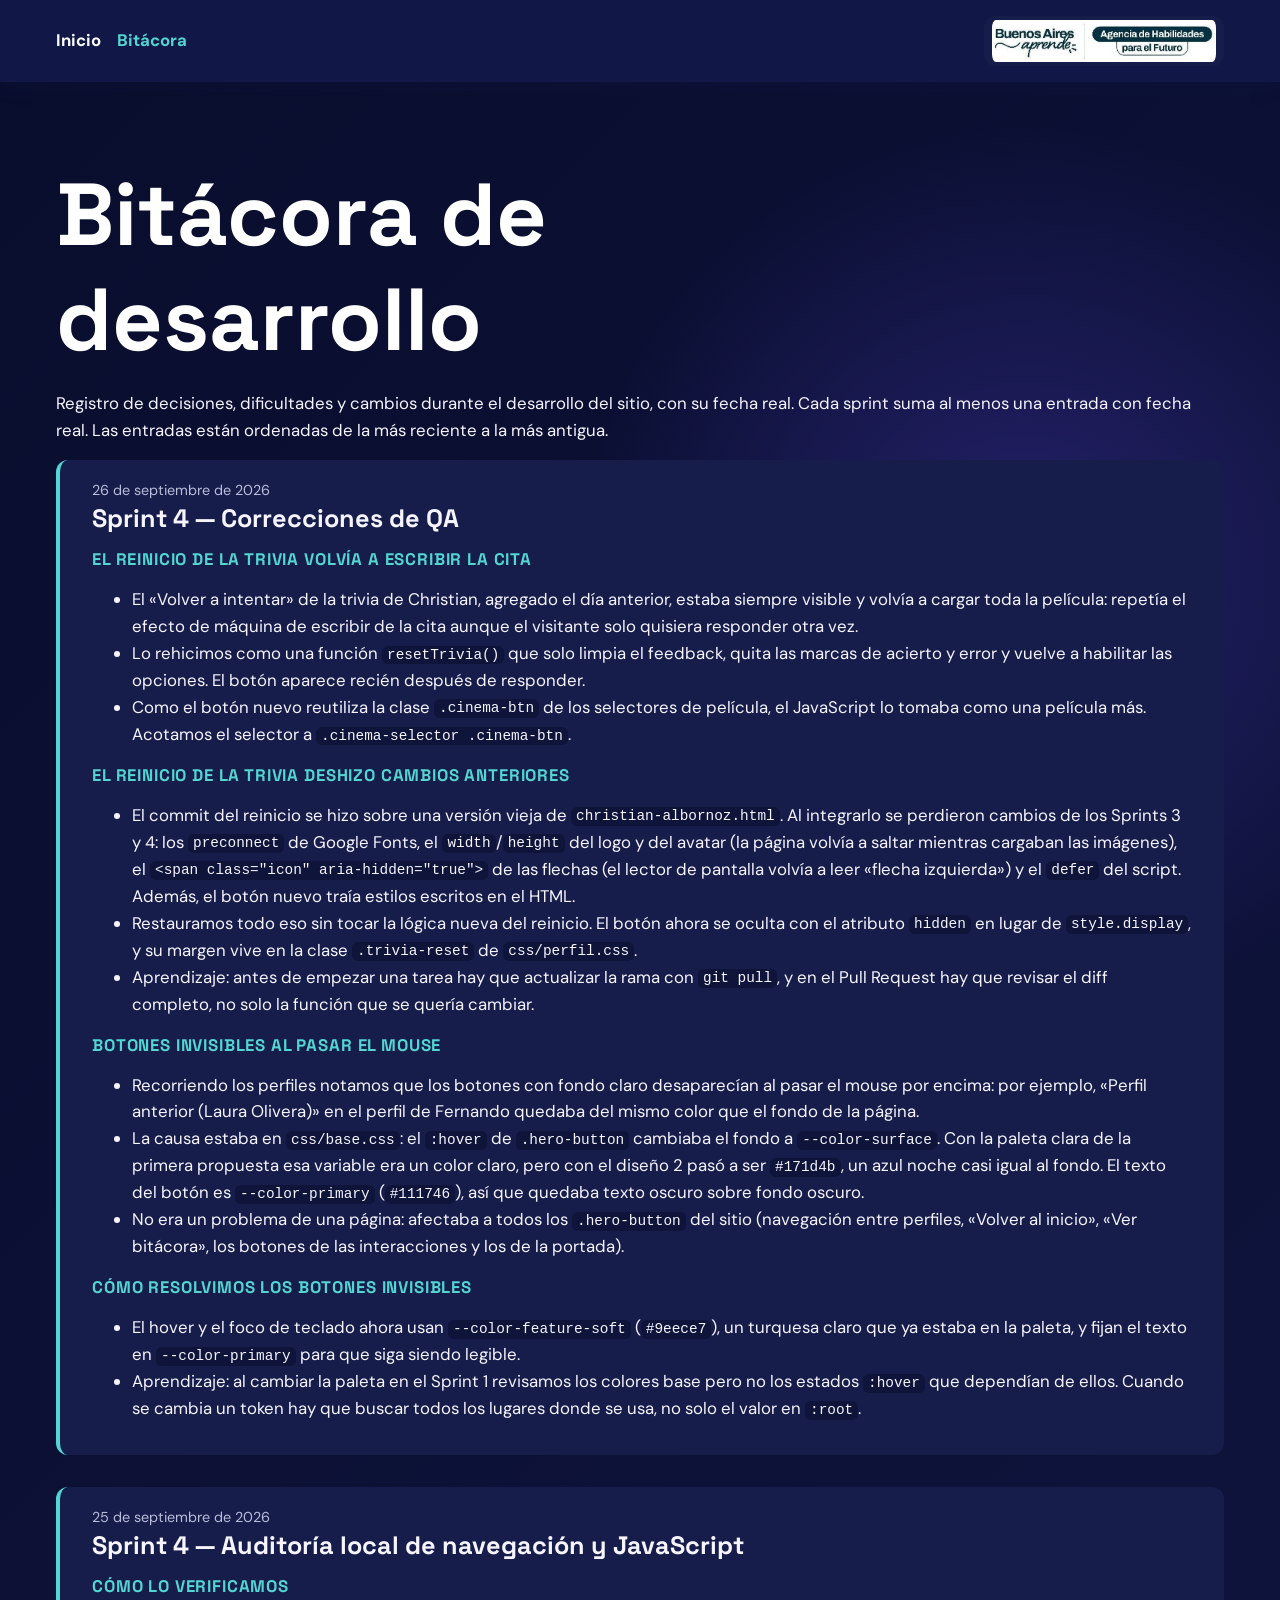
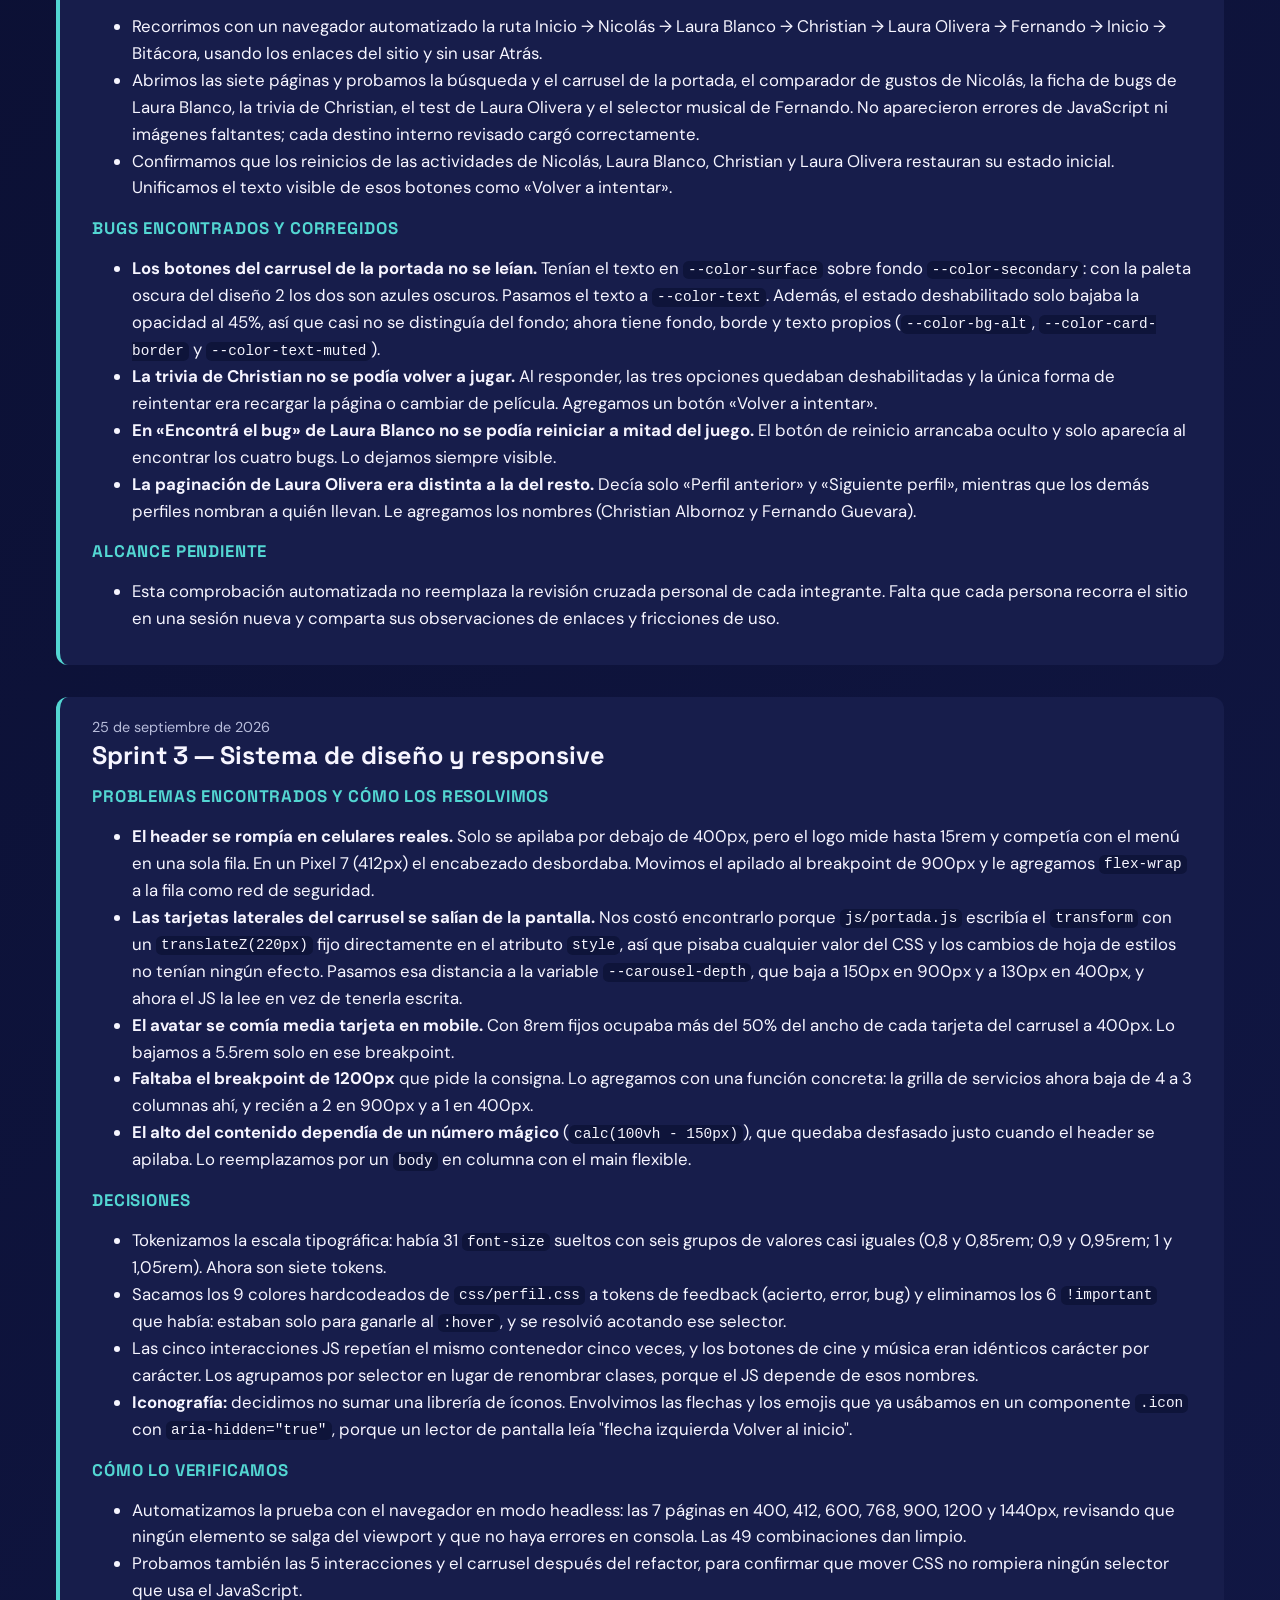
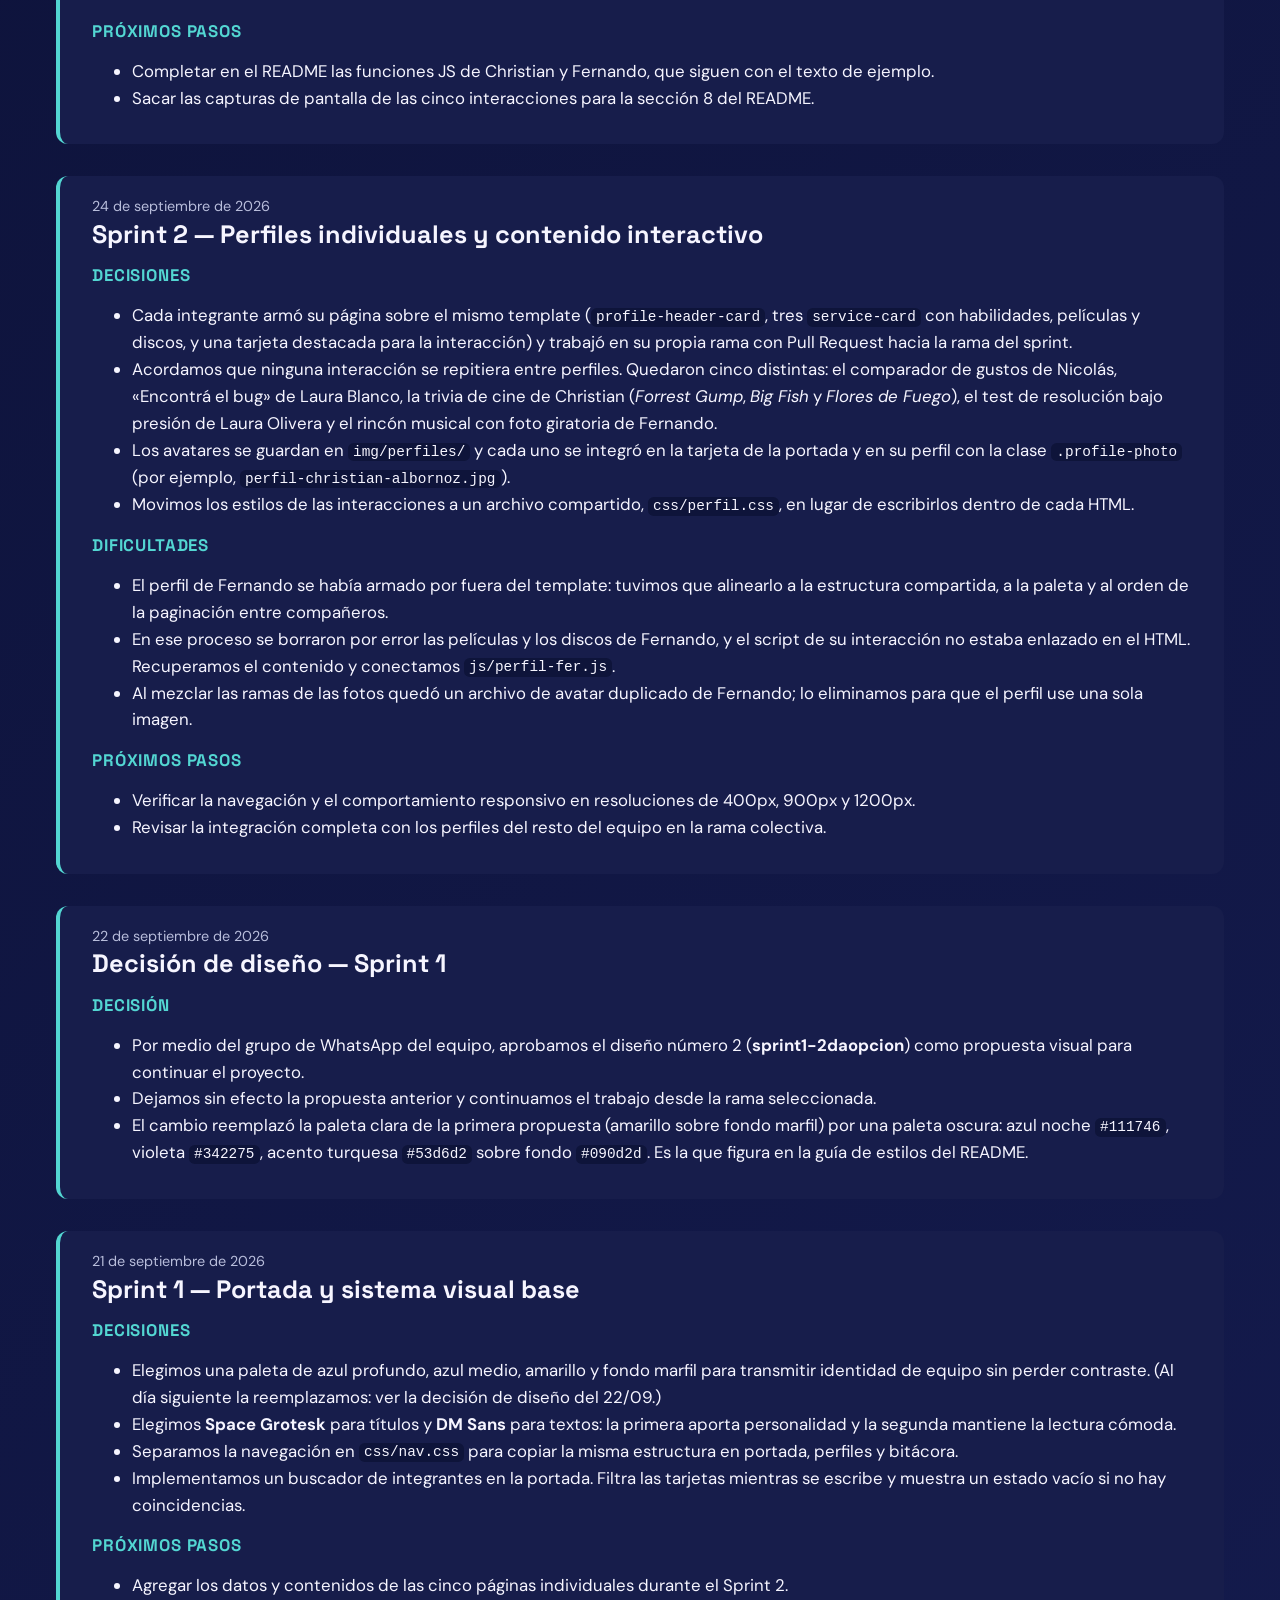
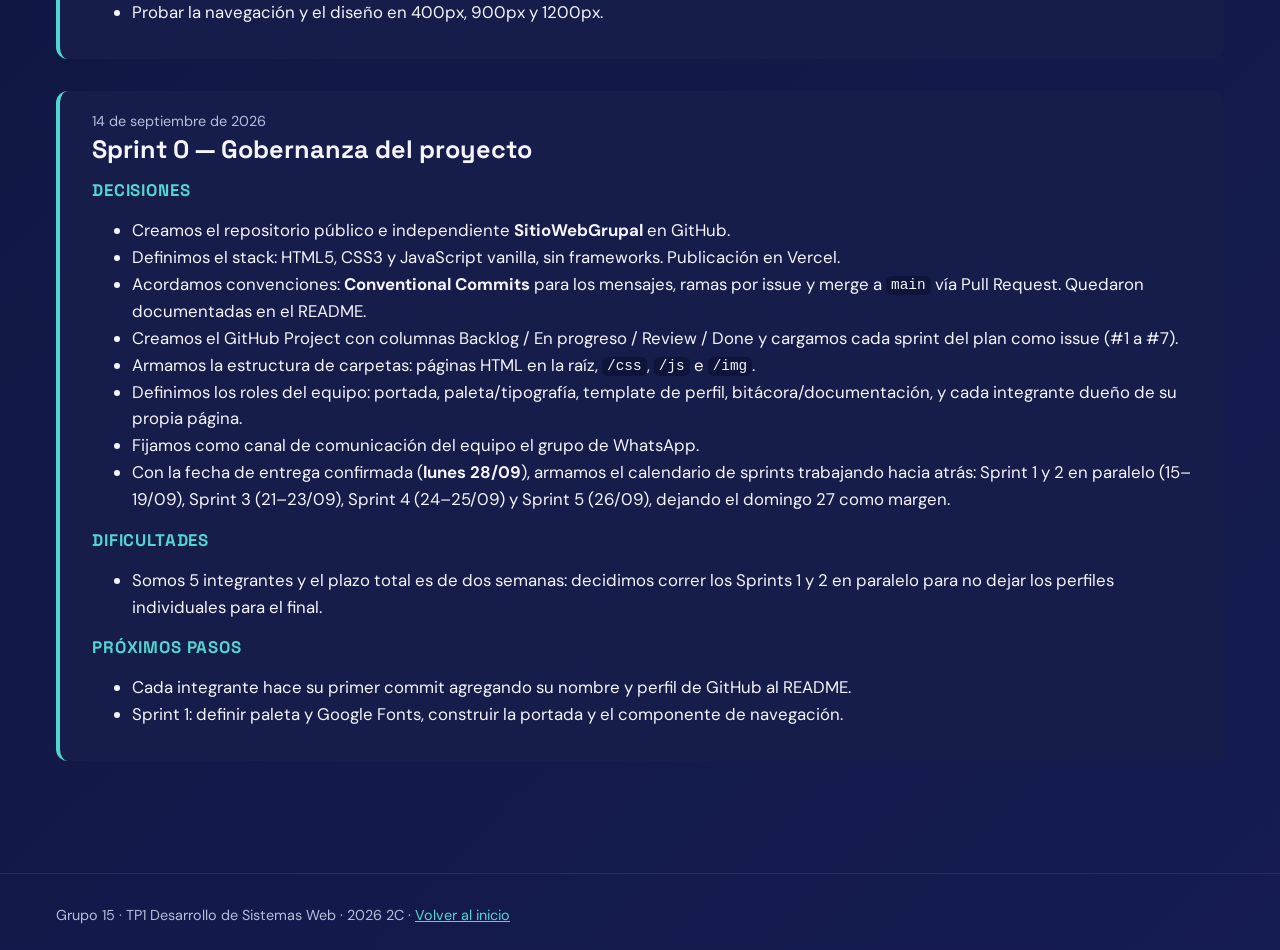
==== commit 3816b1a7: "fix: restaurar mejoras del sprint 3 perdidas en el perfil de christian" ====
--- a/bitacora.html
+++ b/bitacora.html
@@ -44,9 +44,49 @@
 
       <article class="bitacora-entry">
         <time datetime="2026-09-26">26 de septiembre de 2026</time>
-        <h2>Sprint 4 — Botones invisibles al pasar el mouse</h2>
-
-        <h3>Problema encontrado</h3>
+        <h2>Sprint 4 — Correcciones de QA</h2>
+
+        <h3>El reinicio de la trivia volvía a escribir la cita</h3>
+        <ul>
+          <li>
+            El «Volver a intentar» de la trivia de Christian, agregado el día anterior, estaba siempre visible
+            y volvía a cargar toda la película: repetía el efecto de máquina de escribir de la cita aunque el
+            visitante solo quisiera responder otra vez.
+          </li>
+          <li>
+            Lo rehicimos como una función <code>resetTrivia()</code> que solo limpia el feedback, quita las
+            marcas de acierto y error y vuelve a habilitar las opciones. El botón aparece recién después de
+            responder.
+          </li>
+          <li>
+            Como el botón nuevo reutiliza la clase <code>.cinema-btn</code> de los selectores de película, el
+            JavaScript lo tomaba como una película más. Acotamos el selector a
+            <code>.cinema-selector .cinema-btn</code>.
+          </li>
+        </ul>
+
+        <h3>El reinicio de la trivia deshizo cambios anteriores</h3>
+        <ul>
+          <li>
+            El commit del reinicio se hizo sobre una versión vieja de <code>christian-albornoz.html</code>. Al
+            integrarlo se perdieron cambios de los Sprints 3 y 4: los <code>preconnect</code> de Google Fonts,
+            el <code>width</code>/<code>height</code> del logo y del avatar (la página volvía a saltar mientras
+            cargaban las imágenes), el <code>&lt;span class="icon" aria-hidden="true"&gt;</code> de las flechas
+            (el lector de pantalla volvía a leer «flecha izquierda») y el <code>defer</code> del script. Además,
+            el botón nuevo traía estilos escritos en el HTML.
+          </li>
+          <li>
+            Restauramos todo eso sin tocar la lógica nueva del reinicio. El botón ahora se oculta con el
+            atributo <code>hidden</code> en lugar de <code>style.display</code>, y su margen vive en la clase
+            <code>.trivia-reset</code> de <code>css/perfil.css</code>.
+          </li>
+          <li>
+            Aprendizaje: antes de empezar una tarea hay que actualizar la rama con <code>git pull</code>, y en
+            el Pull Request hay que revisar el diff completo, no solo la función que se quería cambiar.
+          </li>
+        </ul>
+
+        <h3>Botones invisibles al pasar el mouse</h3>
         <ul>
           <li>
             Recorriendo los perfiles notamos que los botones con fondo claro desaparecían al pasar el mouse
@@ -67,7 +107,7 @@
           </li>
         </ul>
 
-        <h3>Cómo lo resolvimos</h3>
+        <h3>Cómo resolvimos los botones invisibles</h3>
         <ul>
           <li>
             El hover y el foco de teclado ahora usan <code>--color-feature-soft</code> (<code>#9eece7</code>),
@@ -102,6 +142,33 @@
             Confirmamos que los reinicios de las actividades de Nicolás, Laura Blanco, Christian y Laura
             Olivera restauran su estado inicial. Unificamos el texto visible de esos botones como
             «Volver a intentar».
+          </li>
+        </ul>
+
+        <h3>Bugs encontrados y corregidos</h3>
+        <ul>
+          <li>
+            <strong>Los botones del carrusel de la portada no se leían.</strong> Tenían el texto en
+            <code>--color-surface</code> sobre fondo <code>--color-secondary</code>: con la paleta oscura
+            del diseño 2 los dos son azules oscuros. Pasamos el texto a <code>--color-text</code>. Además,
+            el estado deshabilitado solo bajaba la opacidad al 45%, así que casi no se distinguía del
+            fondo; ahora tiene fondo, borde y texto propios (<code>--color-bg-alt</code>,
+            <code>--color-card-border</code> y <code>--color-text-muted</code>).
+          </li>
+          <li>
+            <strong>La trivia de Christian no se podía volver a jugar.</strong> Al responder, las tres
+            opciones quedaban deshabilitadas y la única forma de reintentar era recargar la página o
+            cambiar de película. Agregamos un botón «Volver a intentar».
+          </li>
+          <li>
+            <strong>En «Encontrá el bug» de Laura Blanco no se podía reiniciar a mitad del juego.</strong>
+            El botón de reinicio arrancaba oculto y solo aparecía al encontrar los cuatro bugs. Lo dejamos
+            siempre visible.
+          </li>
+          <li>
+            <strong>La paginación de Laura Olivera era distinta a la del resto.</strong> Decía solo «Perfil
+            anterior» y «Siguiente perfil», mientras que los demás perfiles nombran a quién llevan. Le
+            agregamos los nombres (Christian Albornoz y Fernando Guevara).
           </li>
         </ul>
 
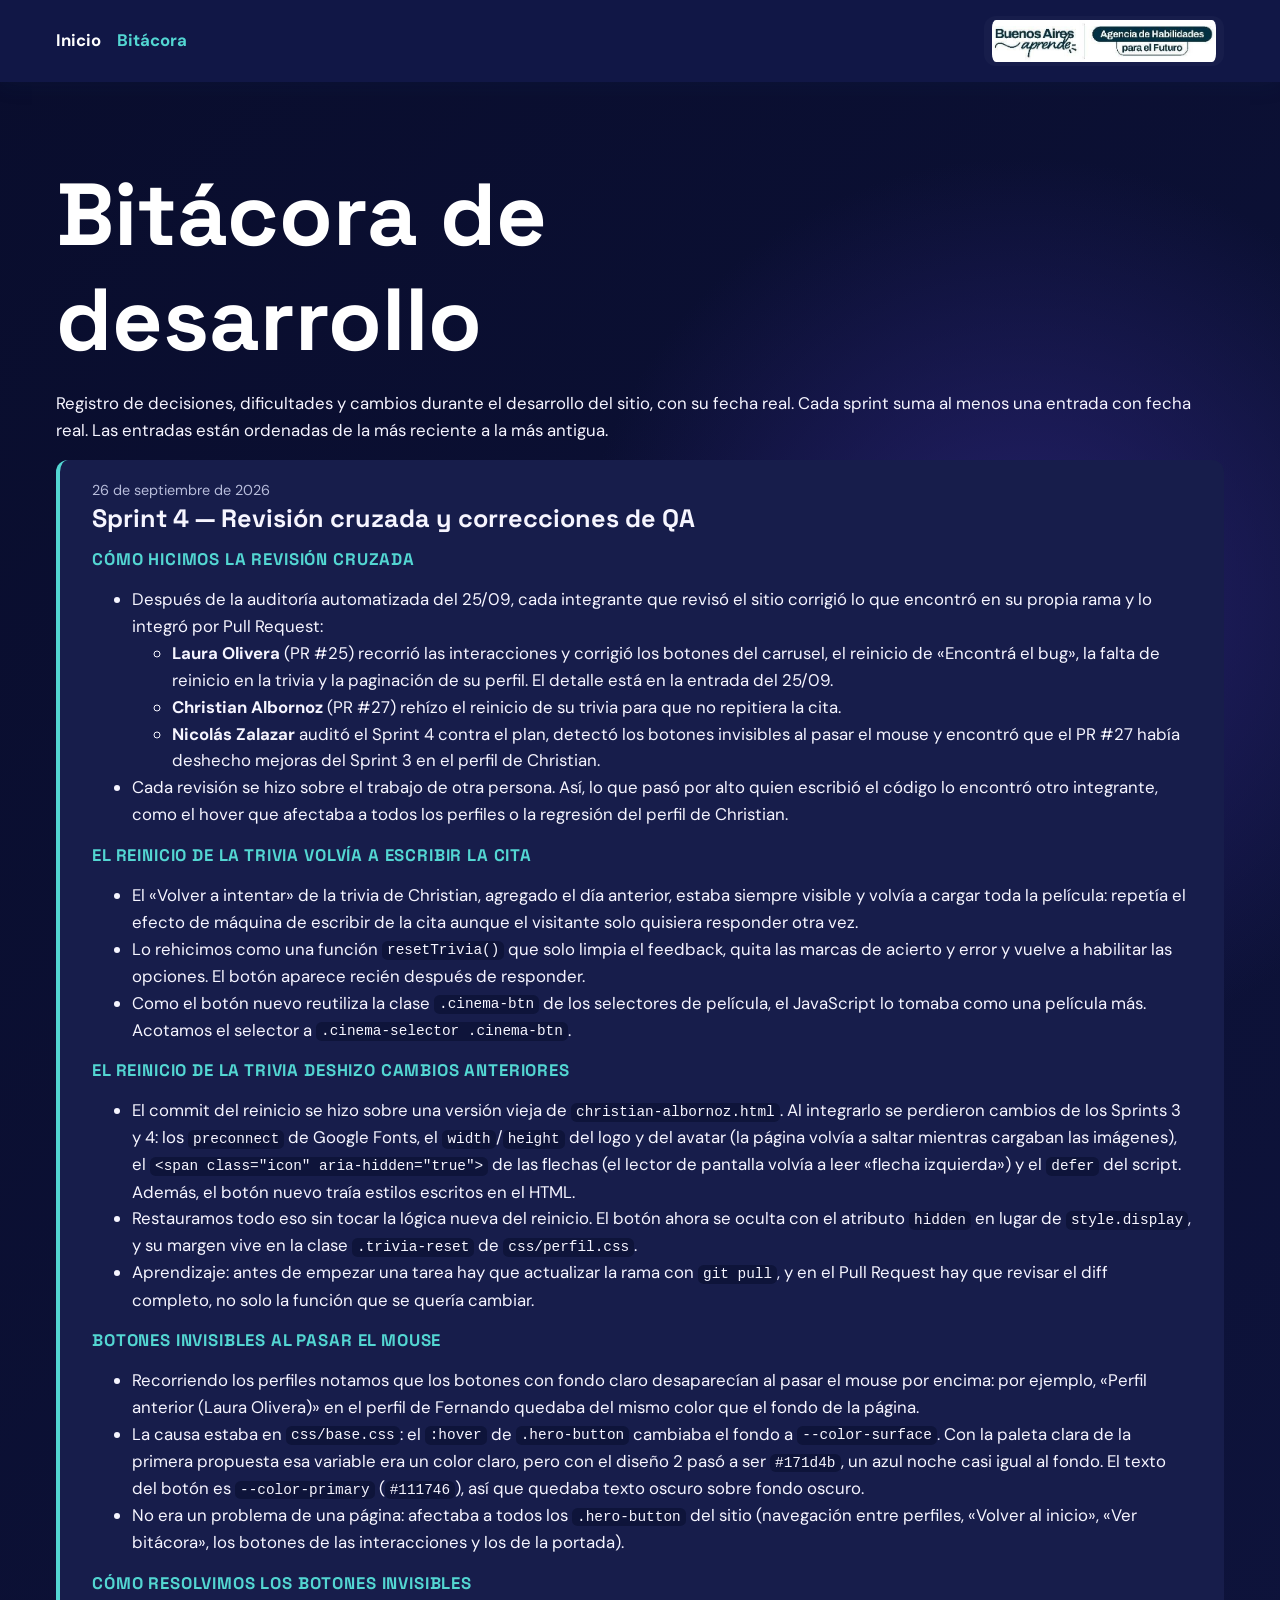
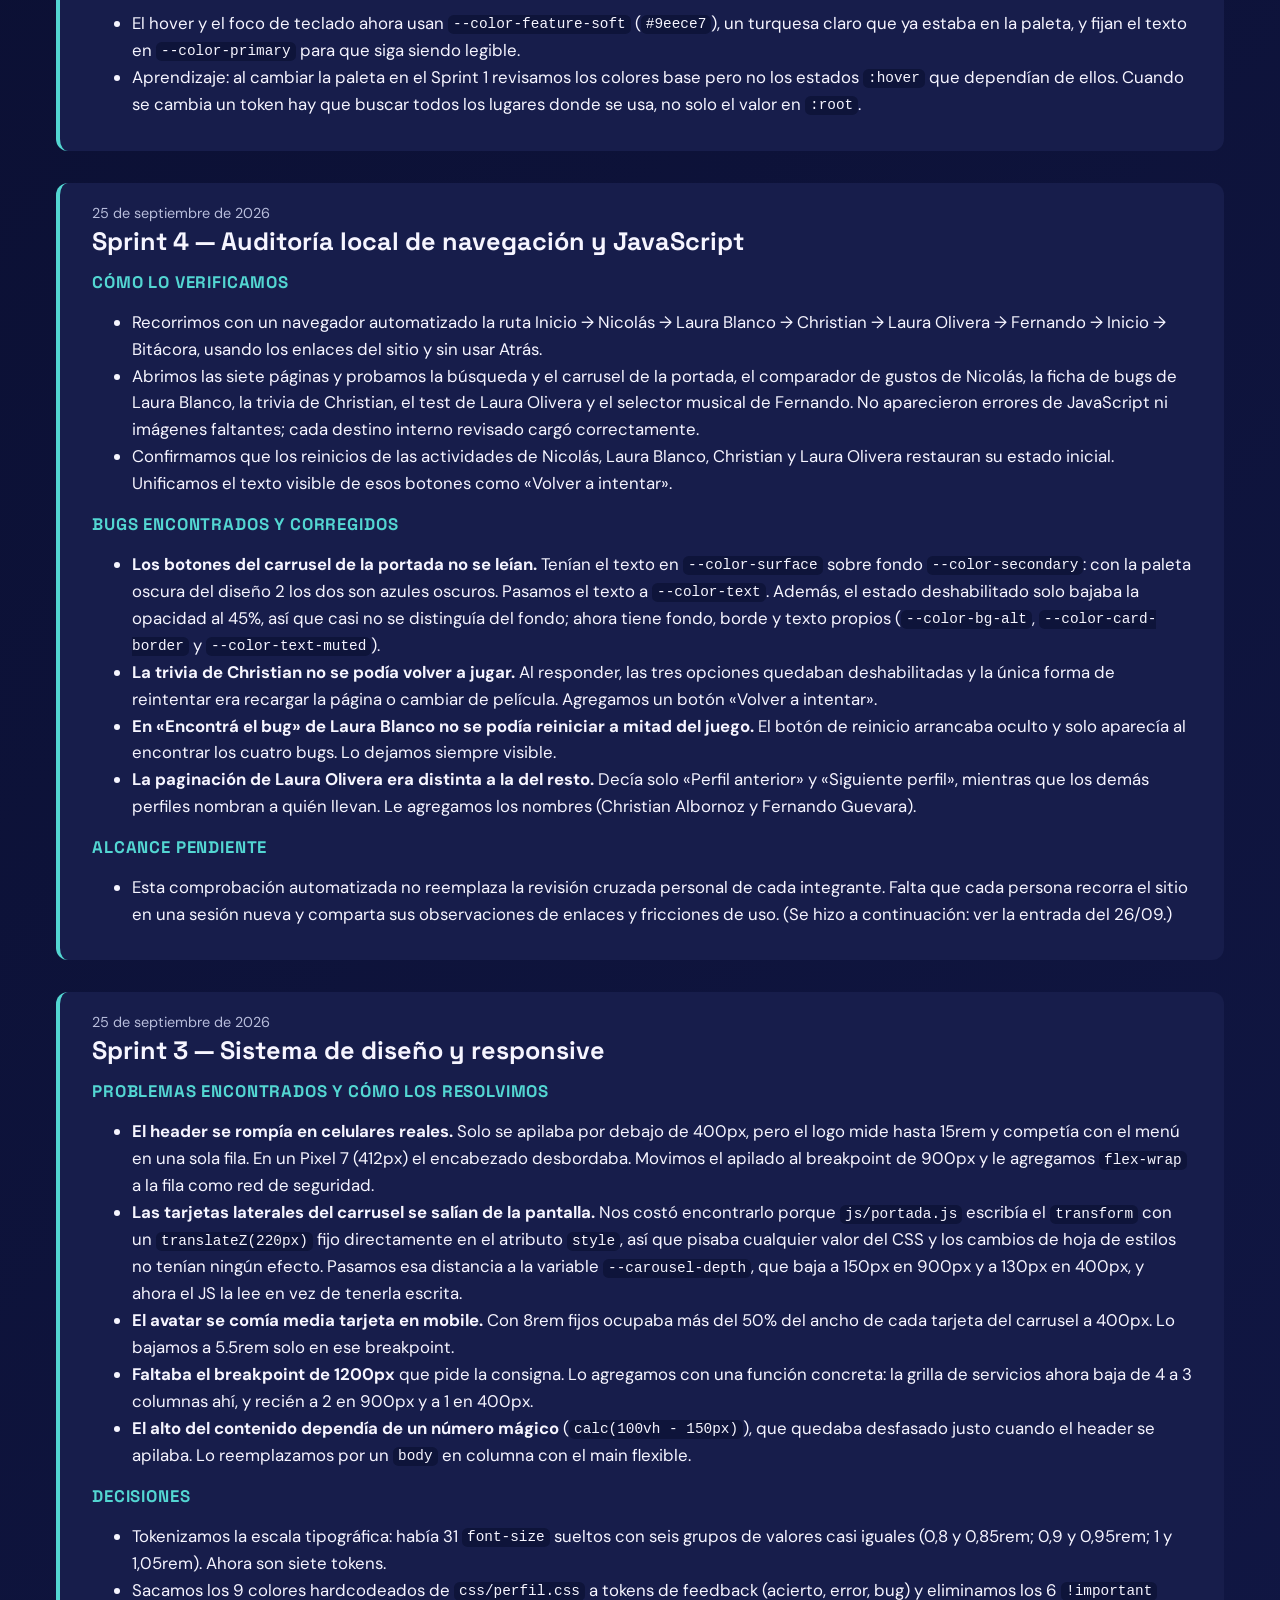
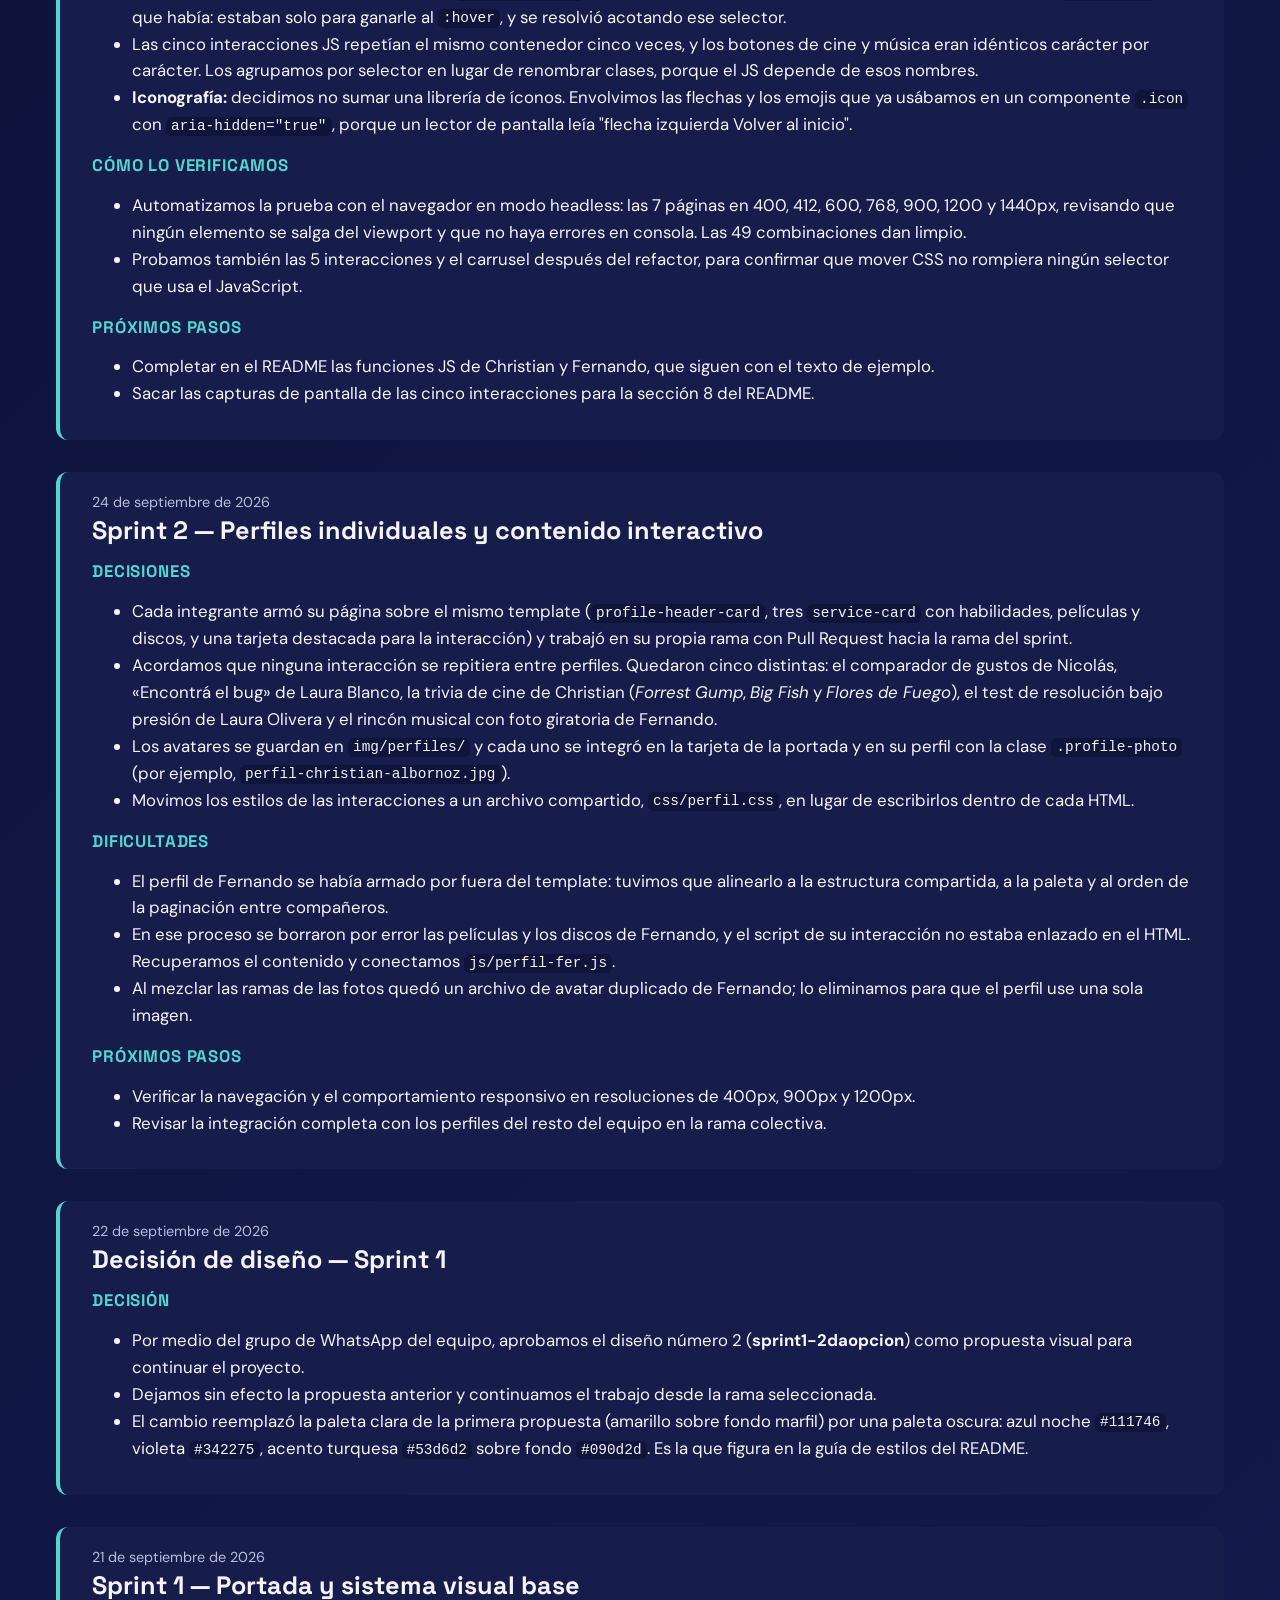
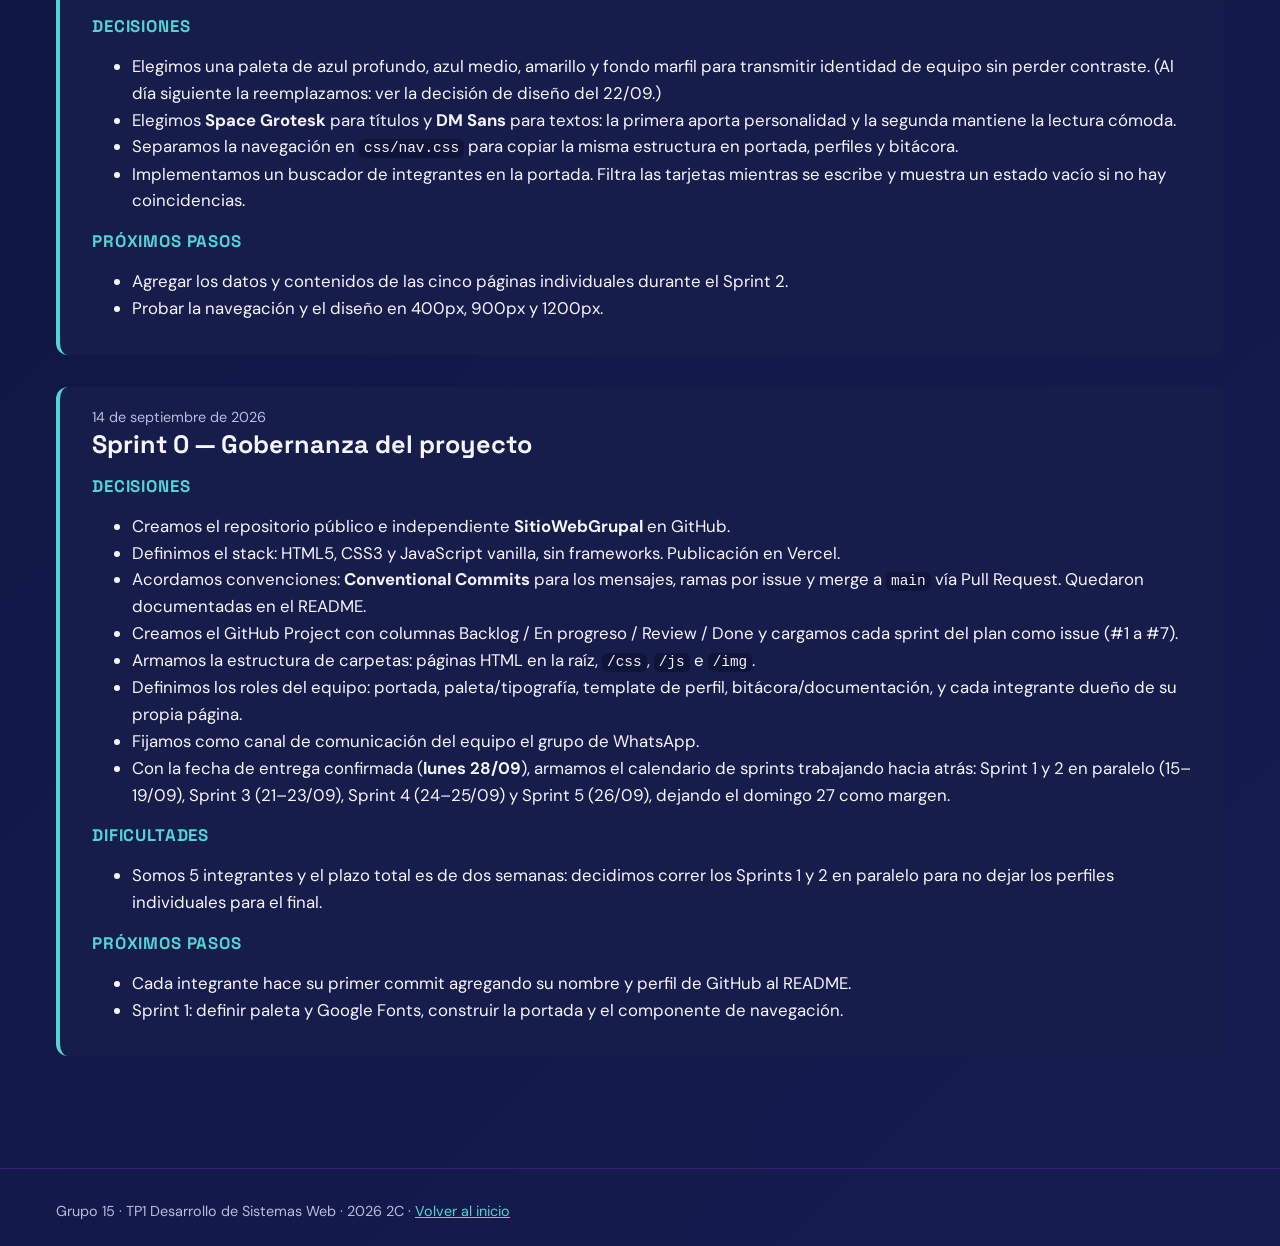
==== commit 63c2bbae: "docs: documentar la revisión cruzada y los casos de uso de ia del sprint 4"" ====
--- a/bitacora.html
+++ b/bitacora.html
@@ -44,7 +44,36 @@
 
       <article class="bitacora-entry">
         <time datetime="2026-09-26">26 de septiembre de 2026</time>
-        <h2>Sprint 4 — Correcciones de QA</h2>
+        <h2>Sprint 4 — Revisión cruzada y correcciones de QA</h2>
+
+        <h3>Cómo hicimos la revisión cruzada</h3>
+        <ul>
+          <li>
+            Después de la auditoría automatizada del 25/09, cada integrante que revisó el sitio corrigió lo que
+            encontró en su propia rama y lo integró por Pull Request:
+            <ul>
+              <li>
+                <strong>Laura Olivera</strong> (PR #25) recorrió las interacciones y corrigió los botones del
+                carrusel, el reinicio de «Encontrá el bug», la falta de reinicio en la trivia y la paginación de
+                su perfil. El detalle está en la entrada del 25/09.
+              </li>
+              <li>
+                <strong>Christian Albornoz</strong> (PR #27) rehízo el reinicio de su trivia para que no repitiera
+                la cita.
+              </li>
+              <li>
+                <strong>Nicolás Zalazar</strong> auditó el Sprint 4 contra el plan, detectó los botones invisibles
+                al pasar el mouse y encontró que el PR #27 había deshecho mejoras del Sprint 3 en el perfil de
+                Christian.
+              </li>
+            </ul>
+          </li>
+          <li>
+            Cada revisión se hizo sobre el trabajo de otra persona. Así, lo que pasó por alto quien escribió el
+            código lo encontró otro integrante, como el hover que afectaba a todos los perfiles o la regresión del
+            perfil de Christian.
+          </li>
+        </ul>
 
         <h3>El reinicio de la trivia volvía a escribir la cita</h3>
         <ul>
@@ -177,7 +206,7 @@
           <li>
             Esta comprobación automatizada no reemplaza la revisión cruzada personal de cada integrante.
             Falta que cada persona recorra el sitio en una sesión nueva y comparta sus observaciones de
-            enlaces y fricciones de uso.
+            enlaces y fricciones de uso. (Se hizo a continuación: ver la entrada del 26/09.)
           </li>
         </ul>
       </article>
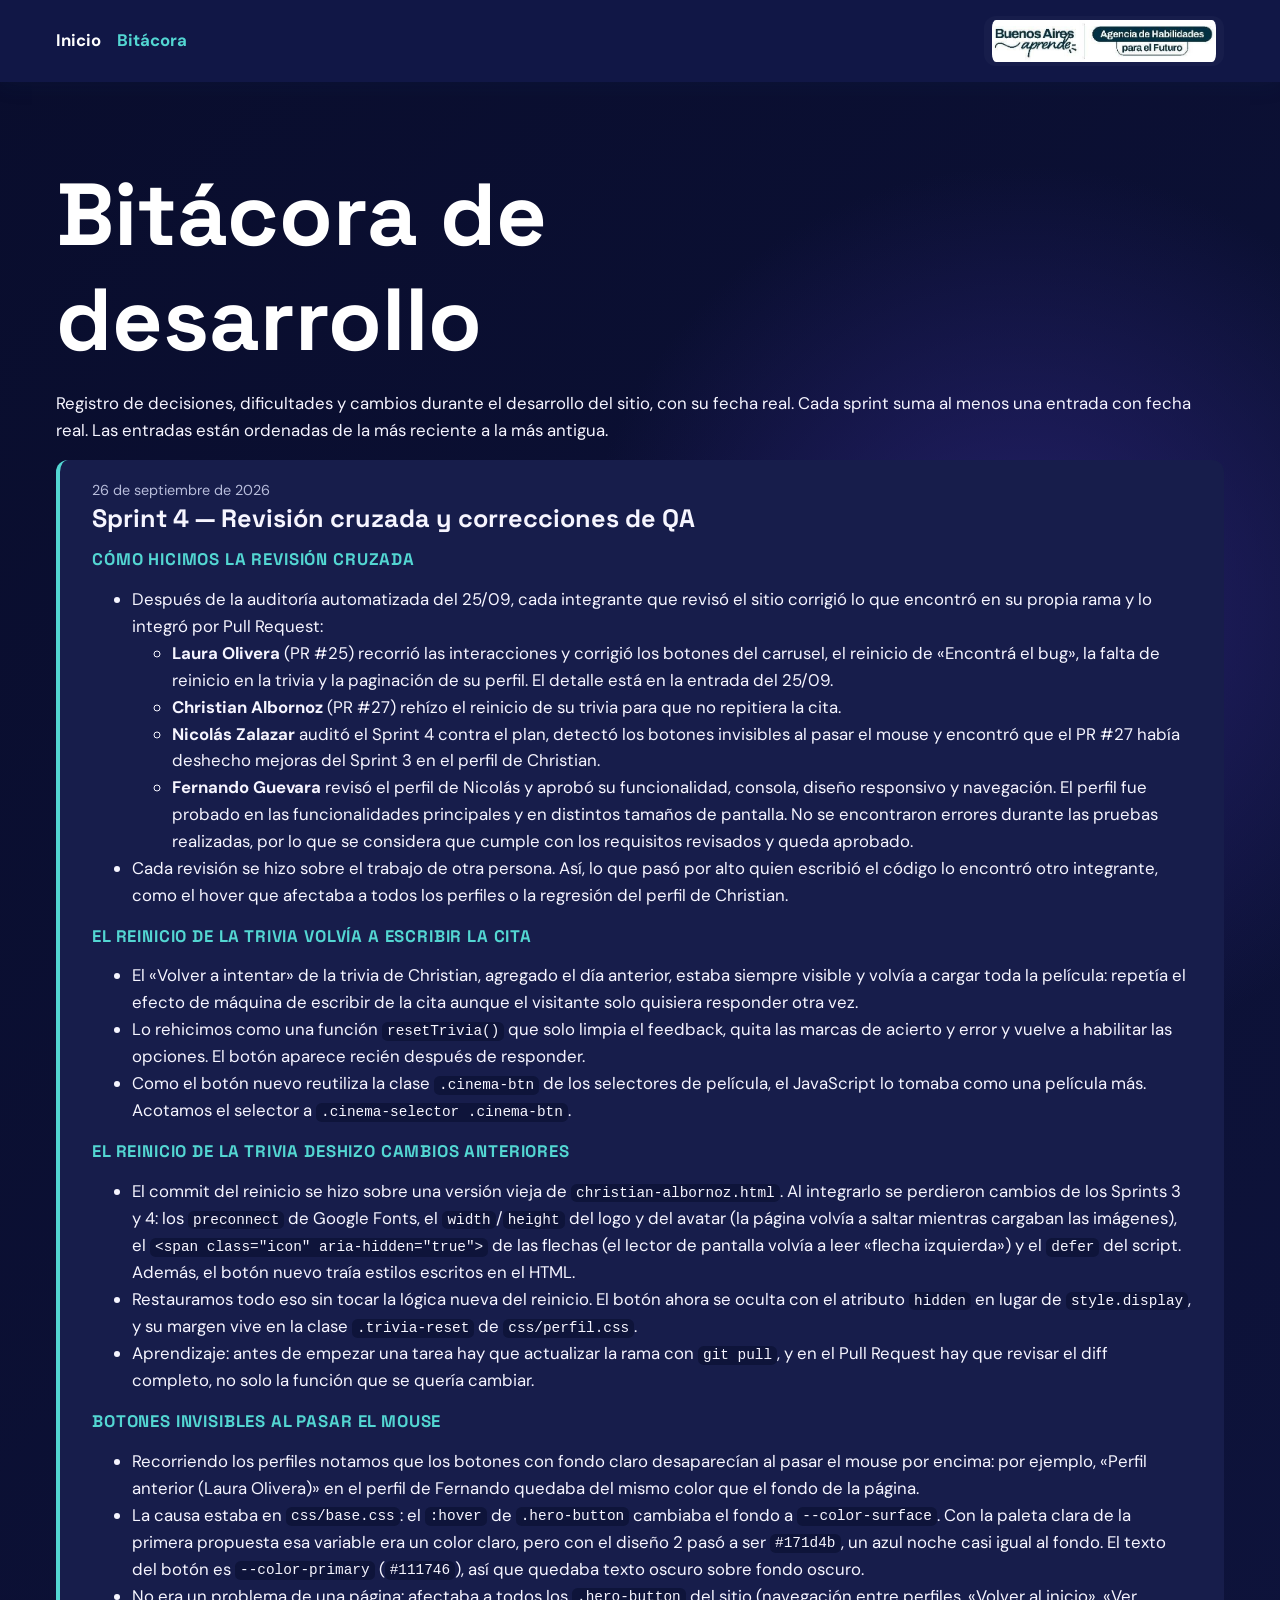
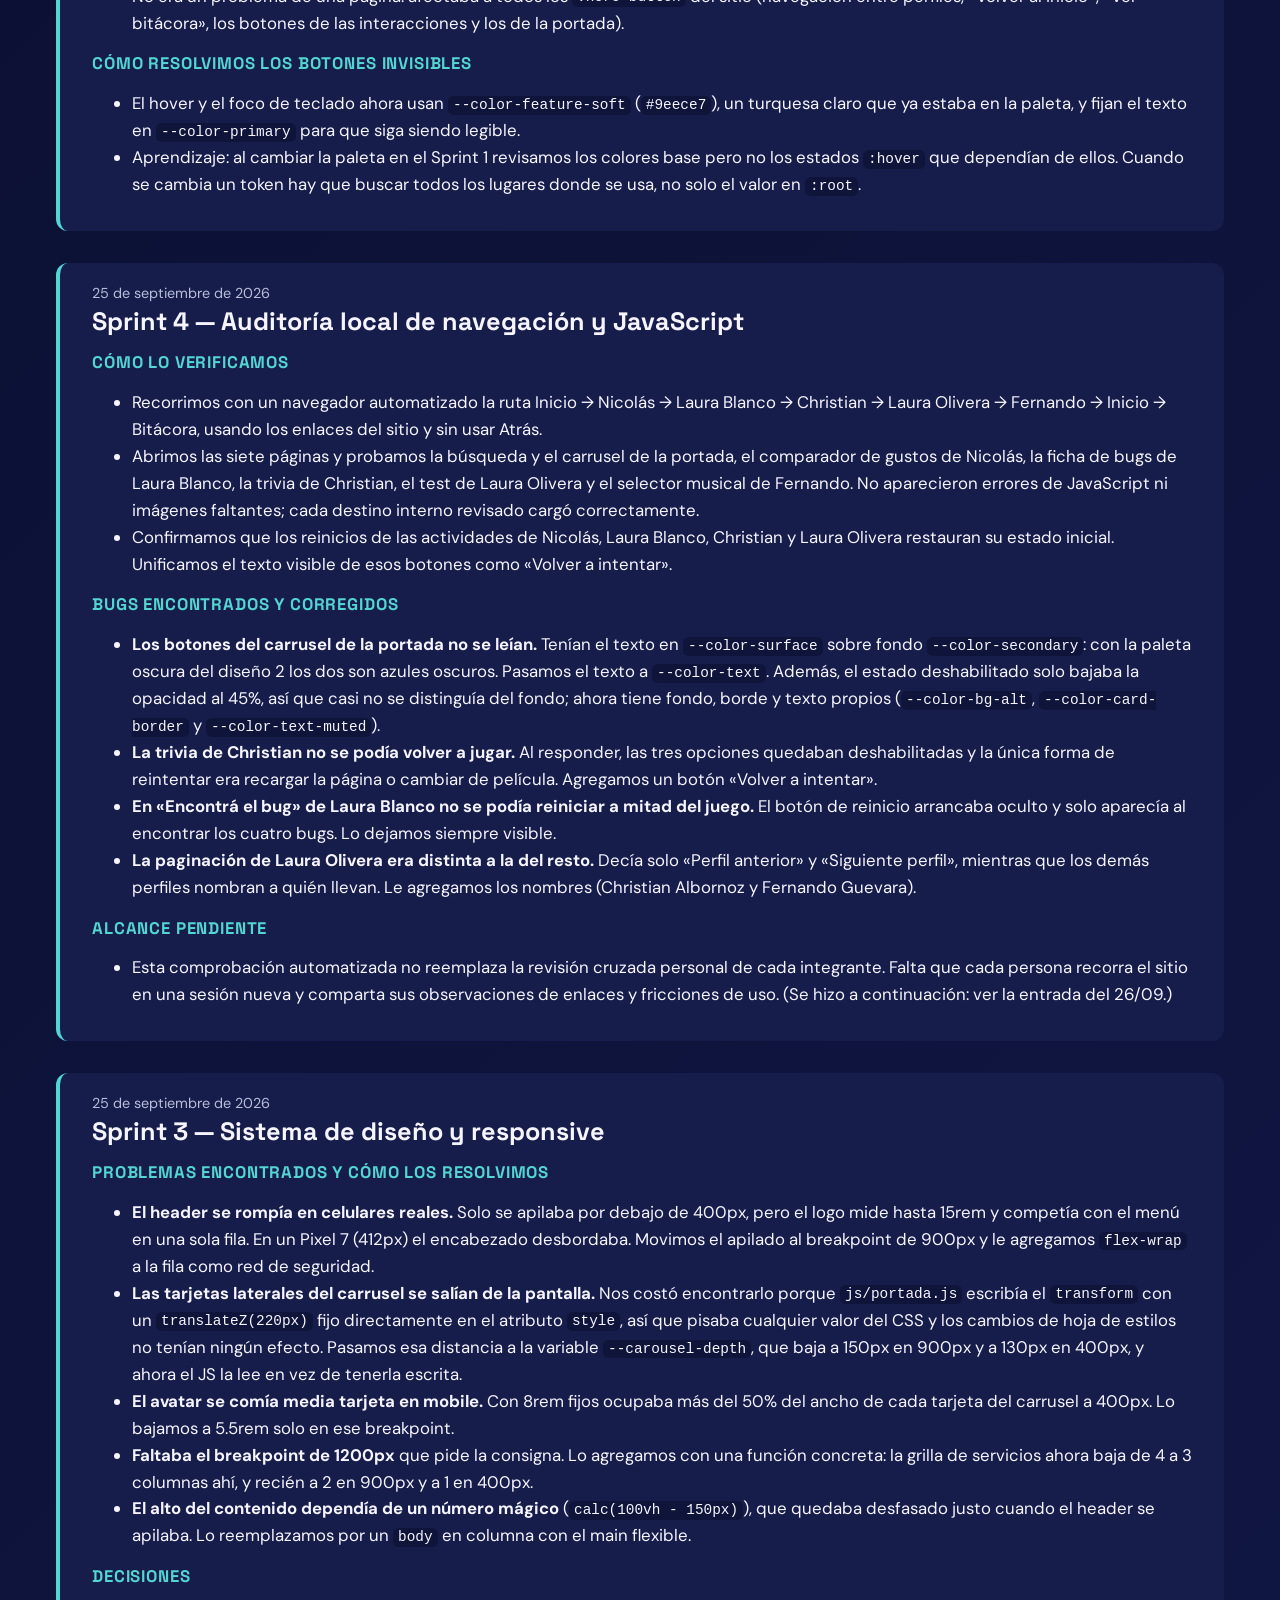
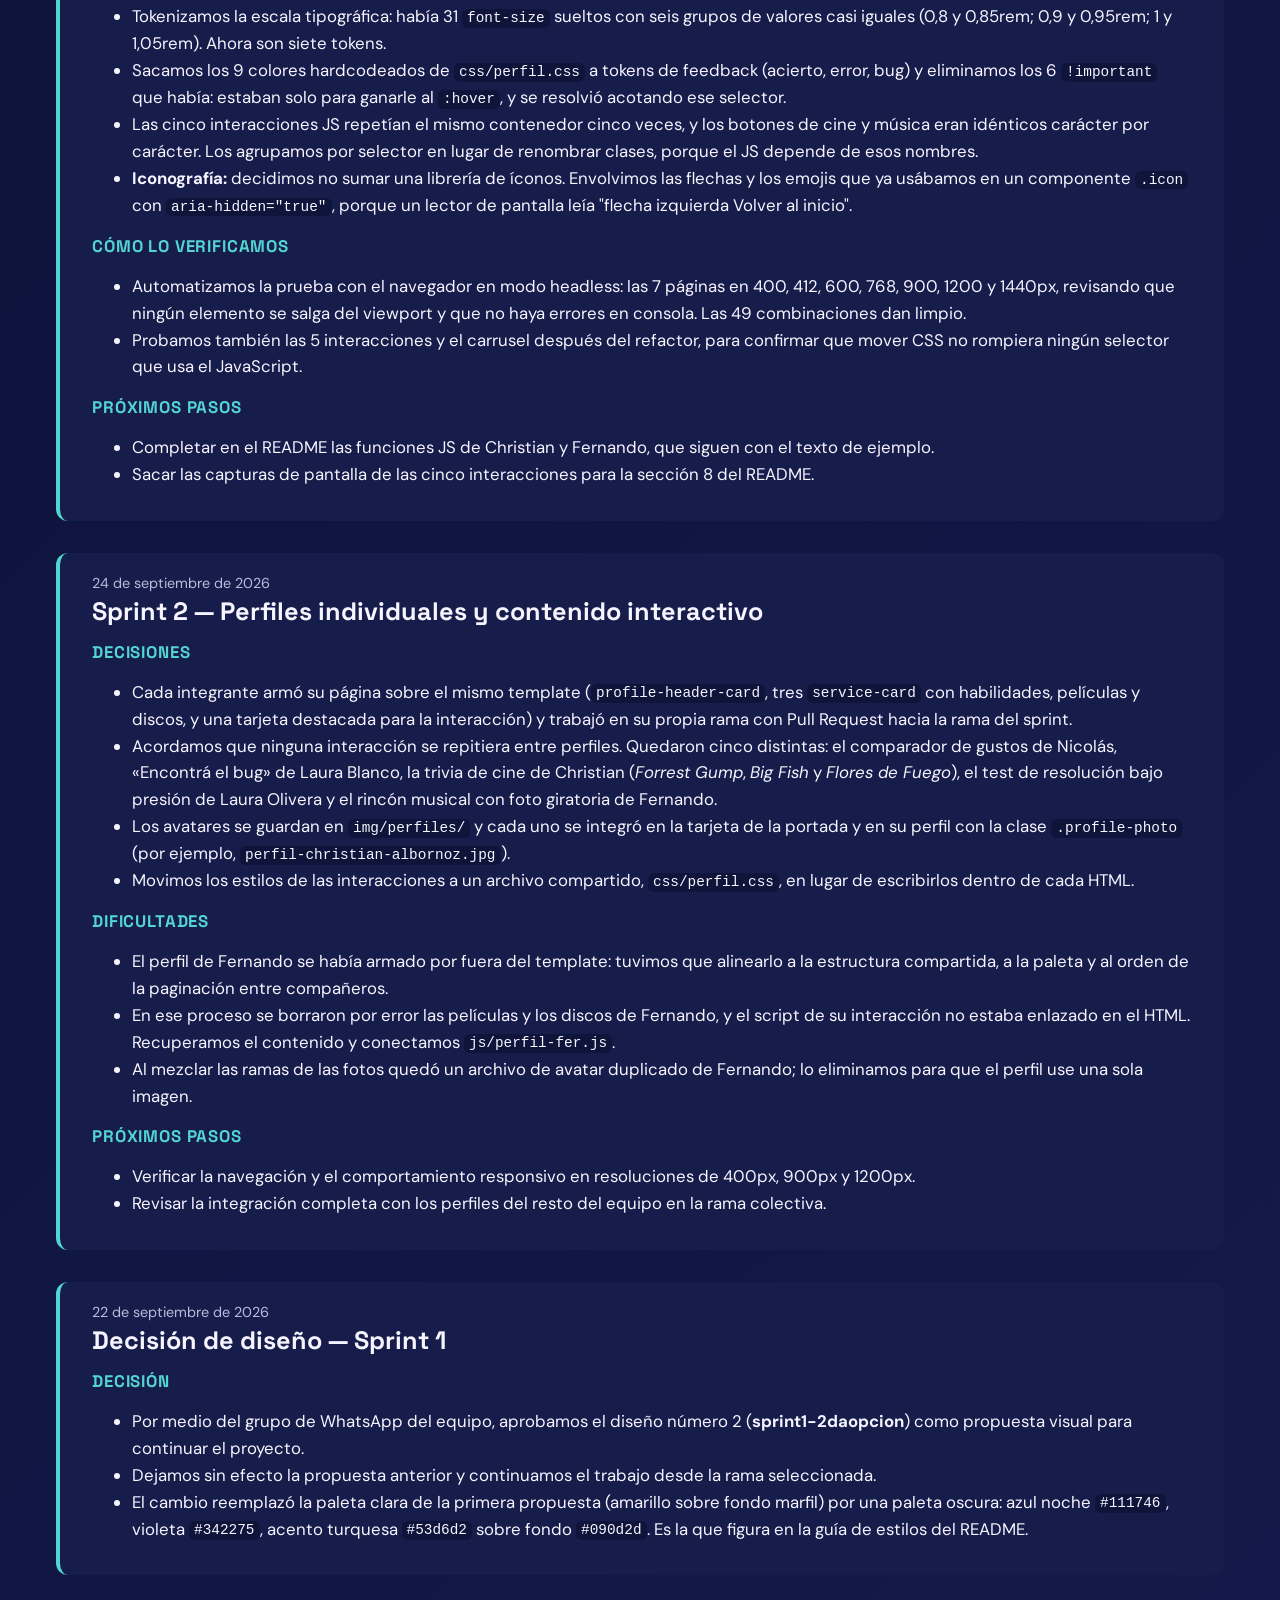
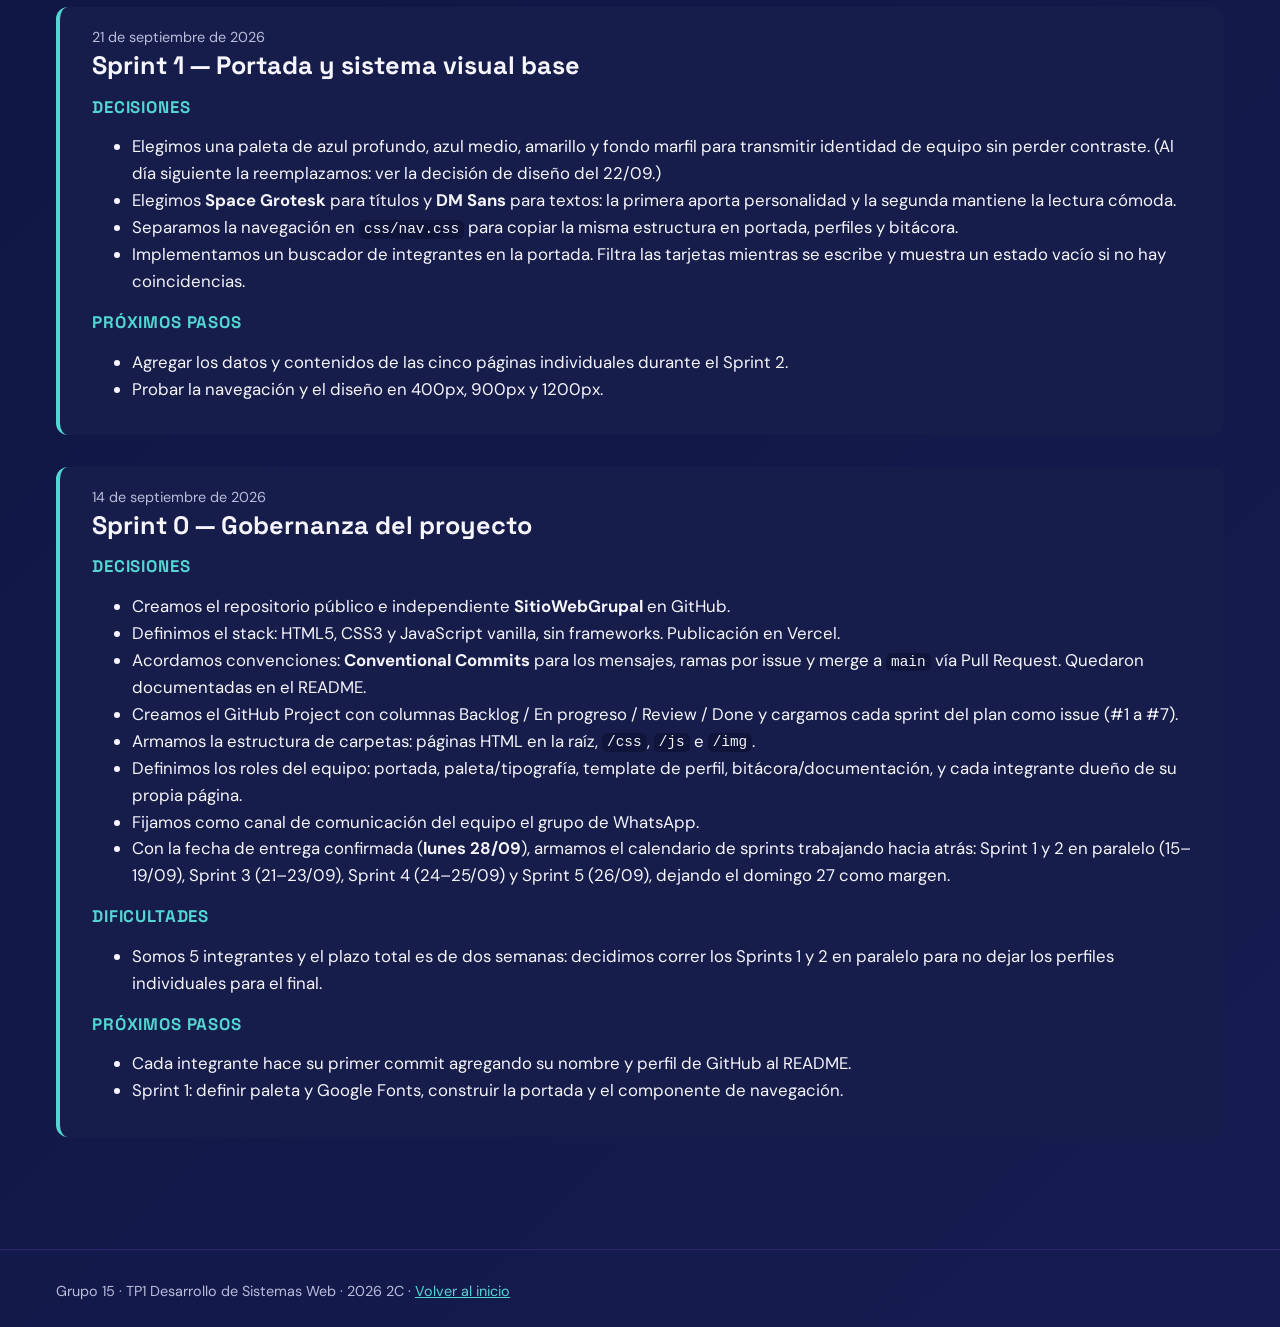
==== commit d8140085: "docs: agrego reporte de QA sobre el perfil de Nicolás" ====
--- a/bitacora.html
+++ b/bitacora.html
@@ -66,6 +66,10 @@
                 al pasar el mouse y encontró que el PR #27 había deshecho mejoras del Sprint 3 en el perfil de
                 Christian.
               </li>
+              <li>
+                <strong>Fernando Guevara</strong> revisó el perfil de Nicolás y aprobó su funcionalidad, consola, diseño responsivo y navegación.
+                El perfil fue probado en las funcionalidades principales y en distintos tamaños de pantalla. No se encontraron errores durante las pruebas realizadas, por lo que se considera que cumple con los requisitos revisados y queda aprobado.
+              </li>
             </ul>
           </li>
           <li>
@@ -150,7 +154,7 @@
           </li>
         </ul>
       </article>
-
+      
       <article class="bitacora-entry">
         <time datetime="2026-09-25">25 de septiembre de 2026</time>
         <h2>Sprint 4 — Auditoría local de navegación y JavaScript</h2>
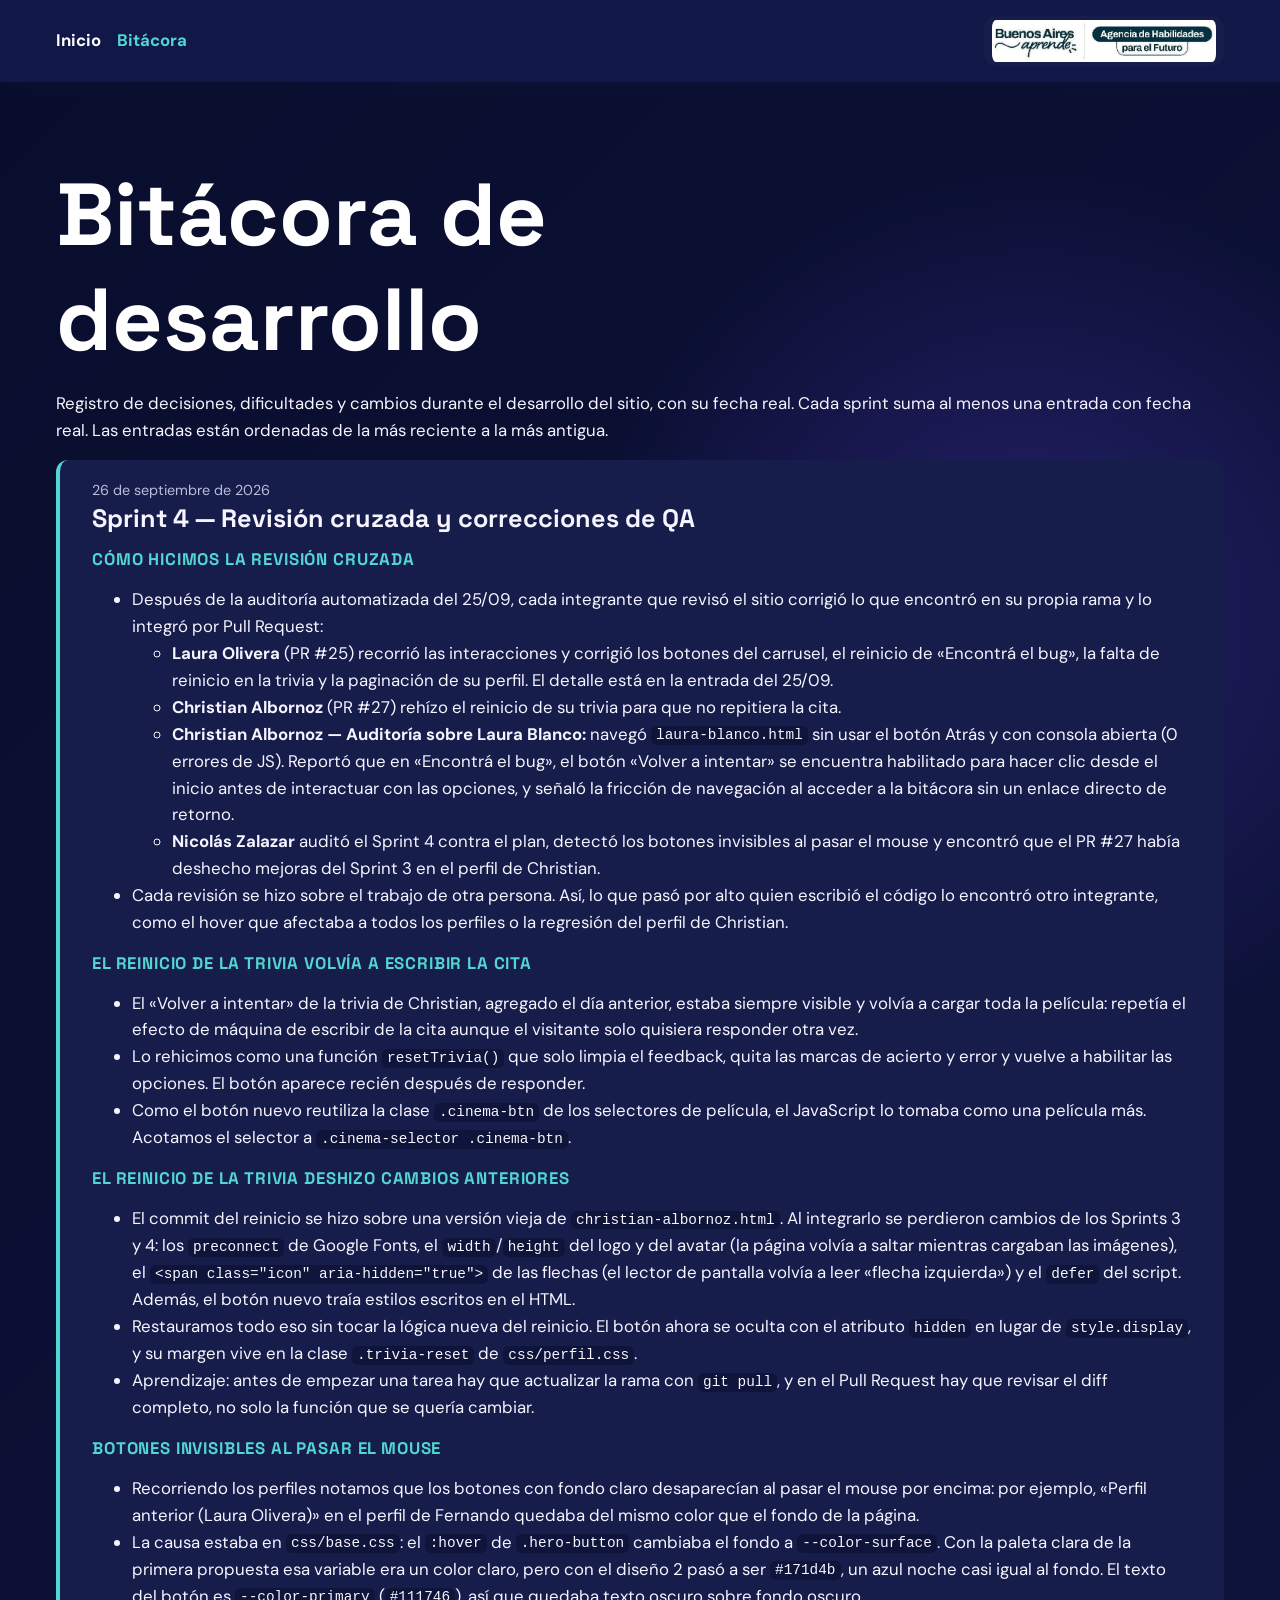
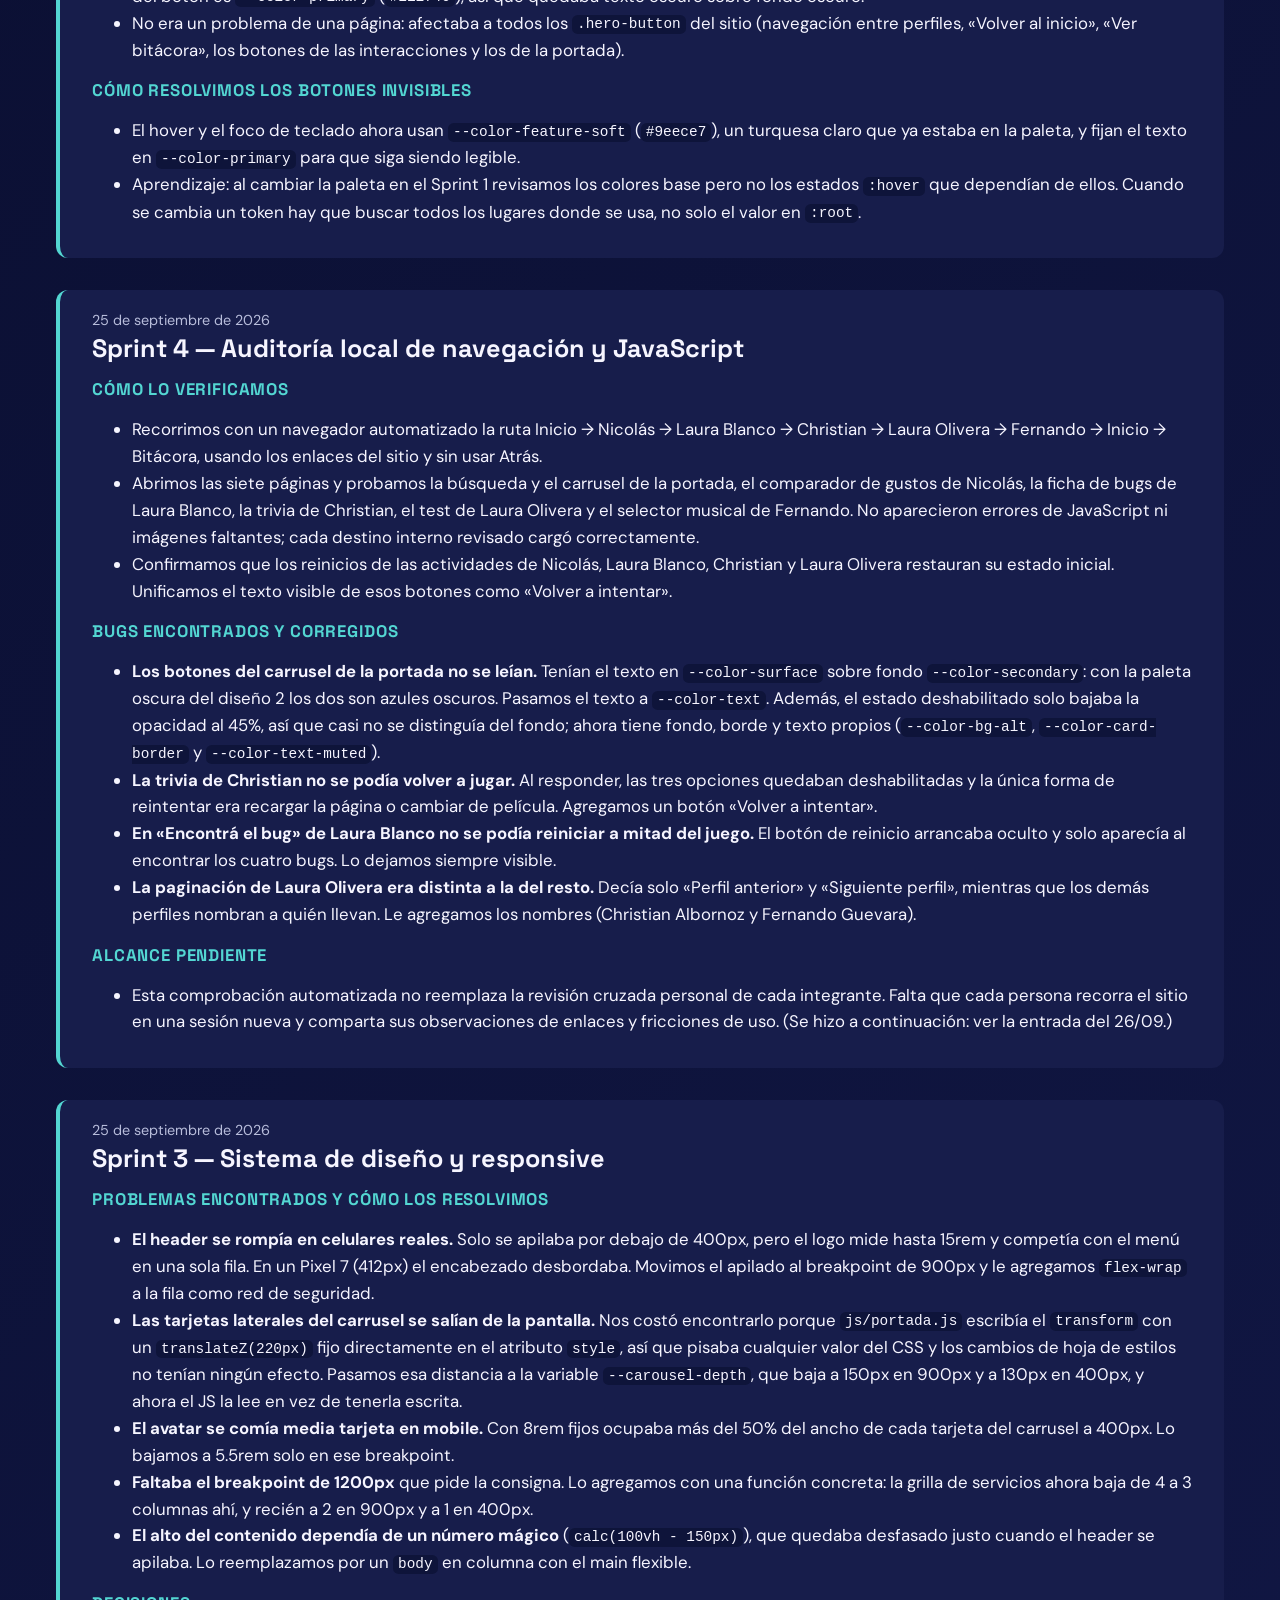
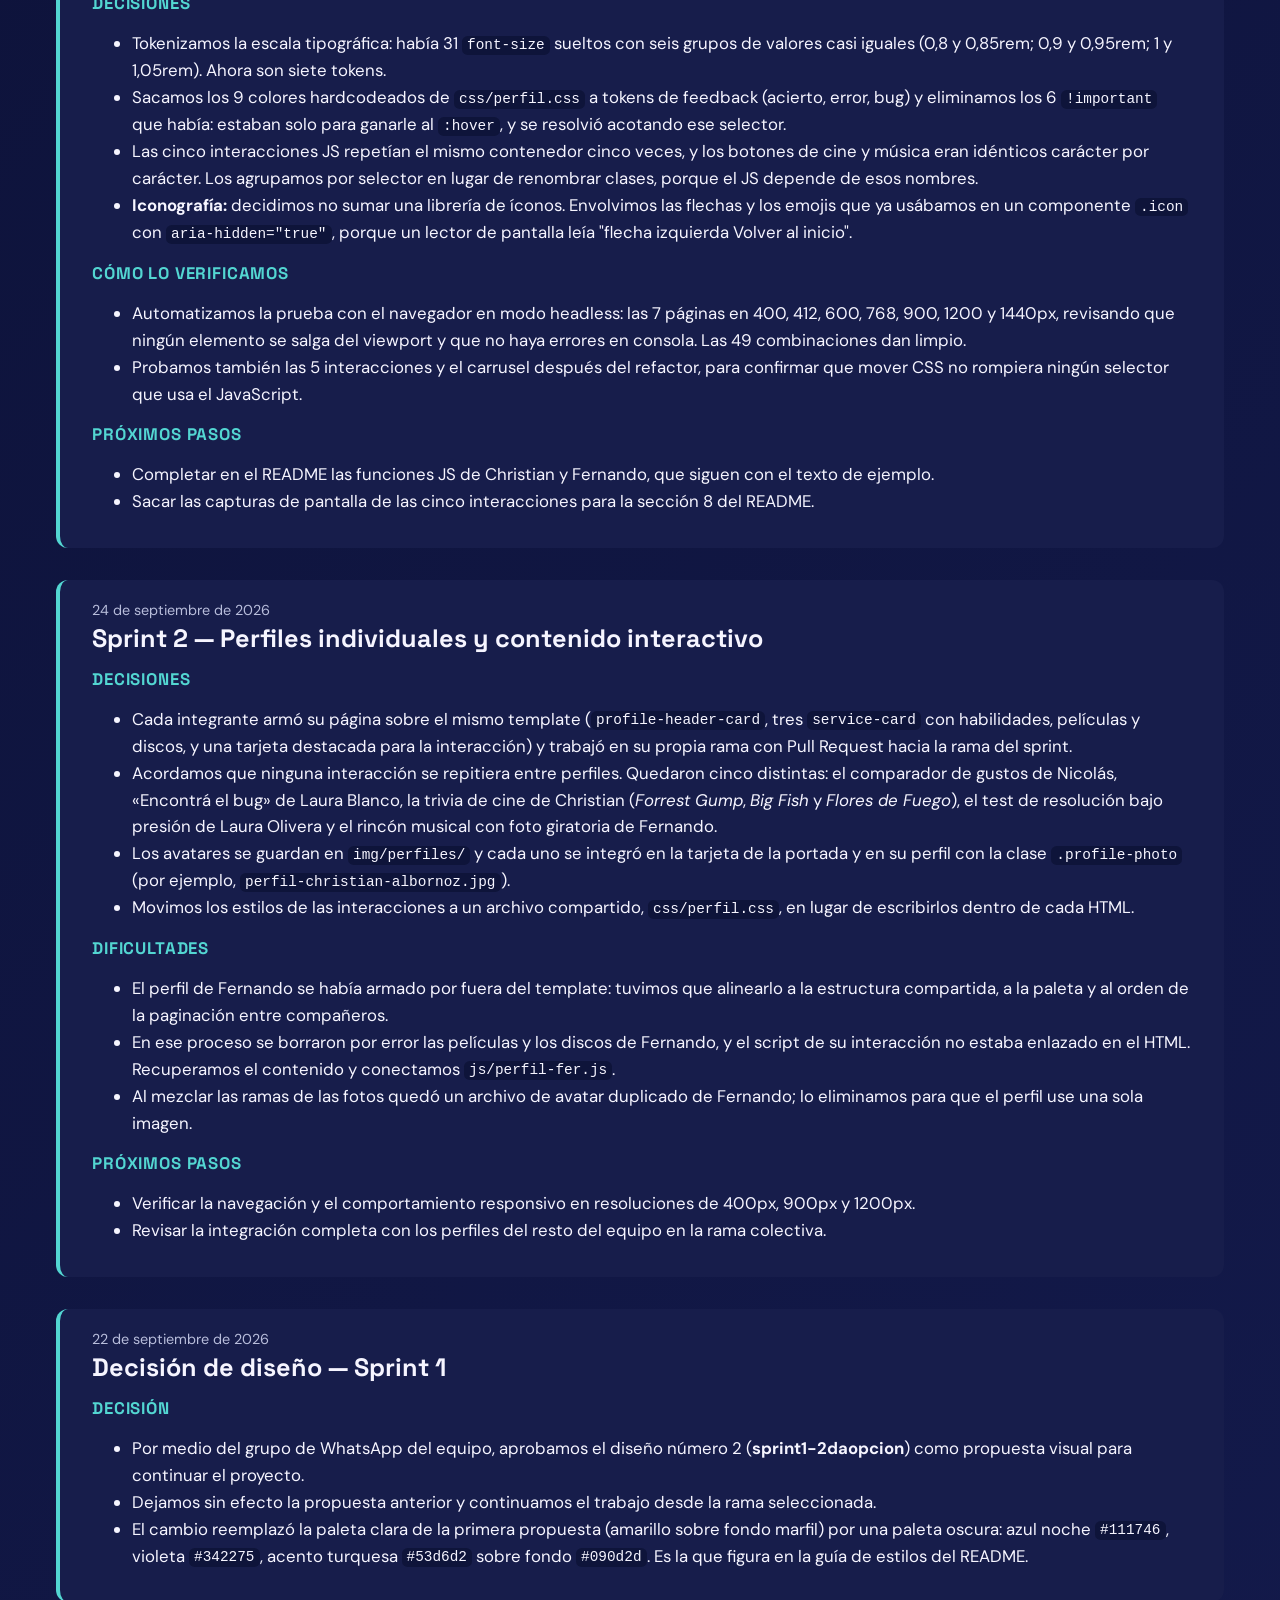
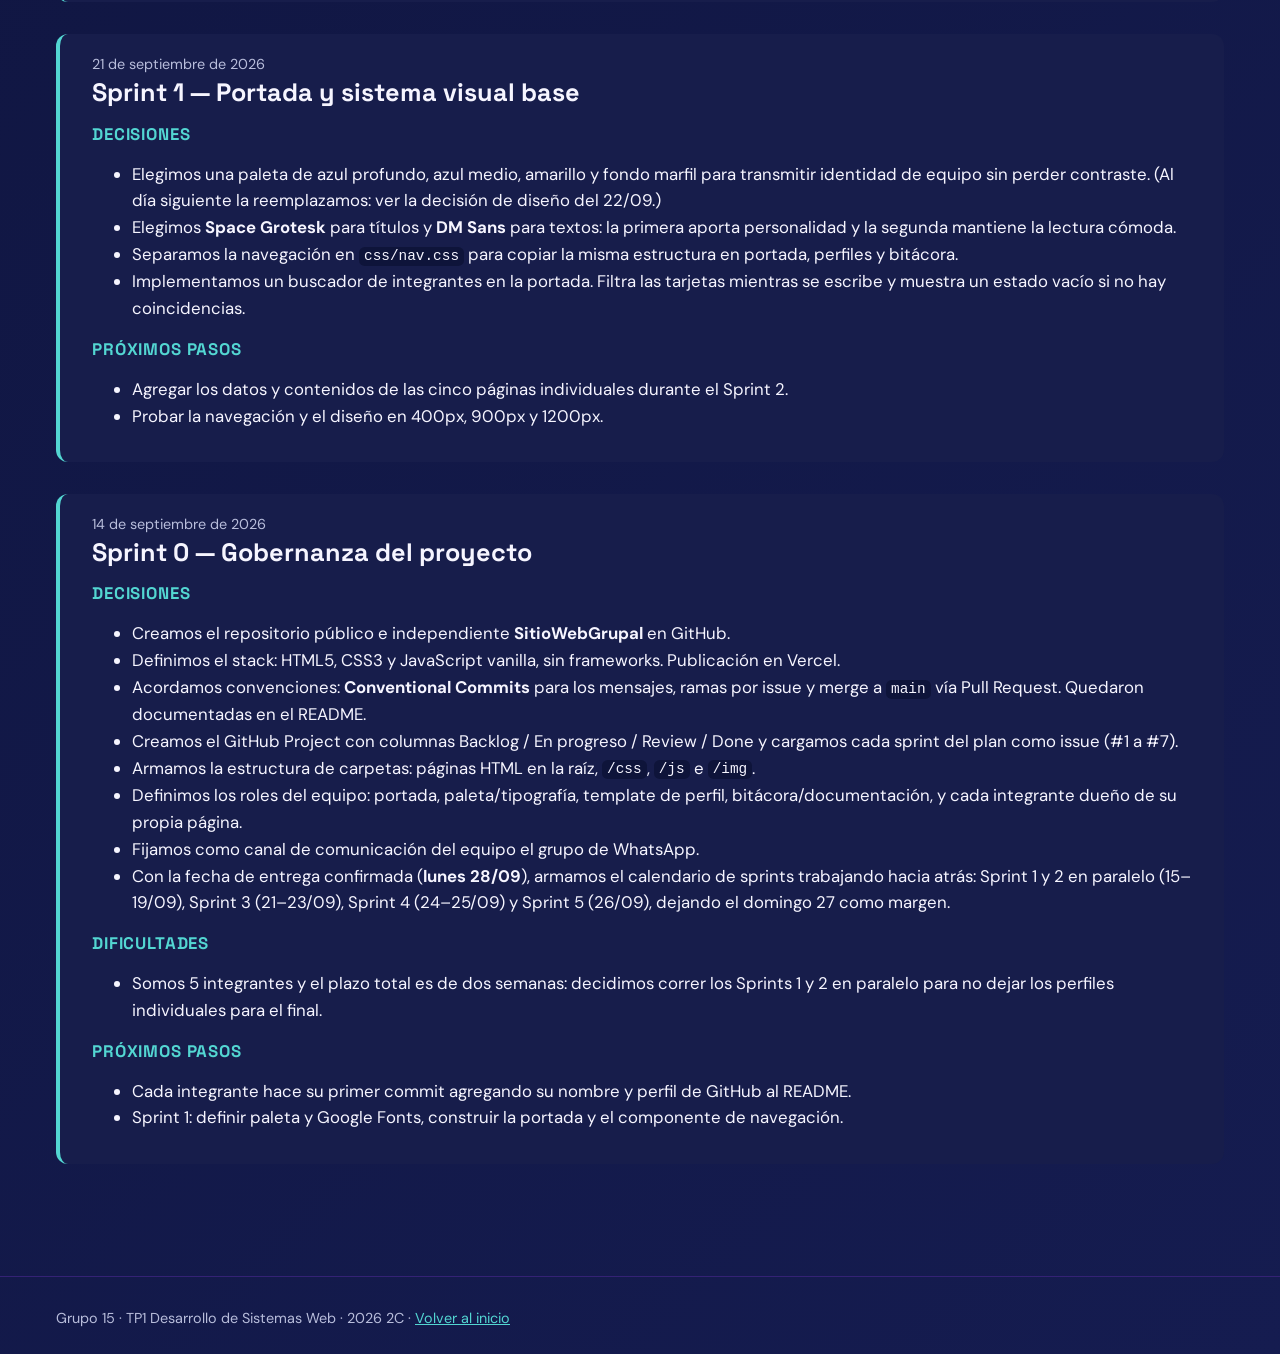
==== commit 35e0d0fb: "docs(bitacora): registrar revision cruzada de Christian sobre perfil de Laura Blanco" ====
--- a/bitacora.html
+++ b/bitacora.html
@@ -62,13 +62,12 @@
                 la cita.
               </li>
               <li>
+                <strong>Christian Albornoz — Auditoría sobre Laura Blanco:</strong> navegó <code>laura-blanco.html</code> sin usar el botón Atrás y con consola abierta (0 errores de JS). Reportó que en «Encontrá el bug», el botón «Volver a intentar» se encuentra habilitado para hacer clic desde el inicio antes de interactuar con las opciones, y señaló la fricción de navegación al acceder a la bitácora sin un enlace directo de retorno.
+              </li>
+              <li>
                 <strong>Nicolás Zalazar</strong> auditó el Sprint 4 contra el plan, detectó los botones invisibles
                 al pasar el mouse y encontró que el PR #27 había deshecho mejoras del Sprint 3 en el perfil de
                 Christian.
-              </li>
-              <li>
-                <strong>Fernando Guevara</strong> revisó el perfil de Nicolás y aprobó su funcionalidad, consola, diseño responsivo y navegación.
-                El perfil fue probado en las funcionalidades principales y en distintos tamaños de pantalla. No se encontraron errores durante las pruebas realizadas, por lo que se considera que cumple con los requisitos revisados y queda aprobado.
               </li>
             </ul>
           </li>
@@ -154,7 +153,7 @@
           </li>
         </ul>
       </article>
-      
+
       <article class="bitacora-entry">
         <time datetime="2026-09-25">25 de septiembre de 2026</time>
         <h2>Sprint 4 — Auditoría local de navegación y JavaScript</h2>
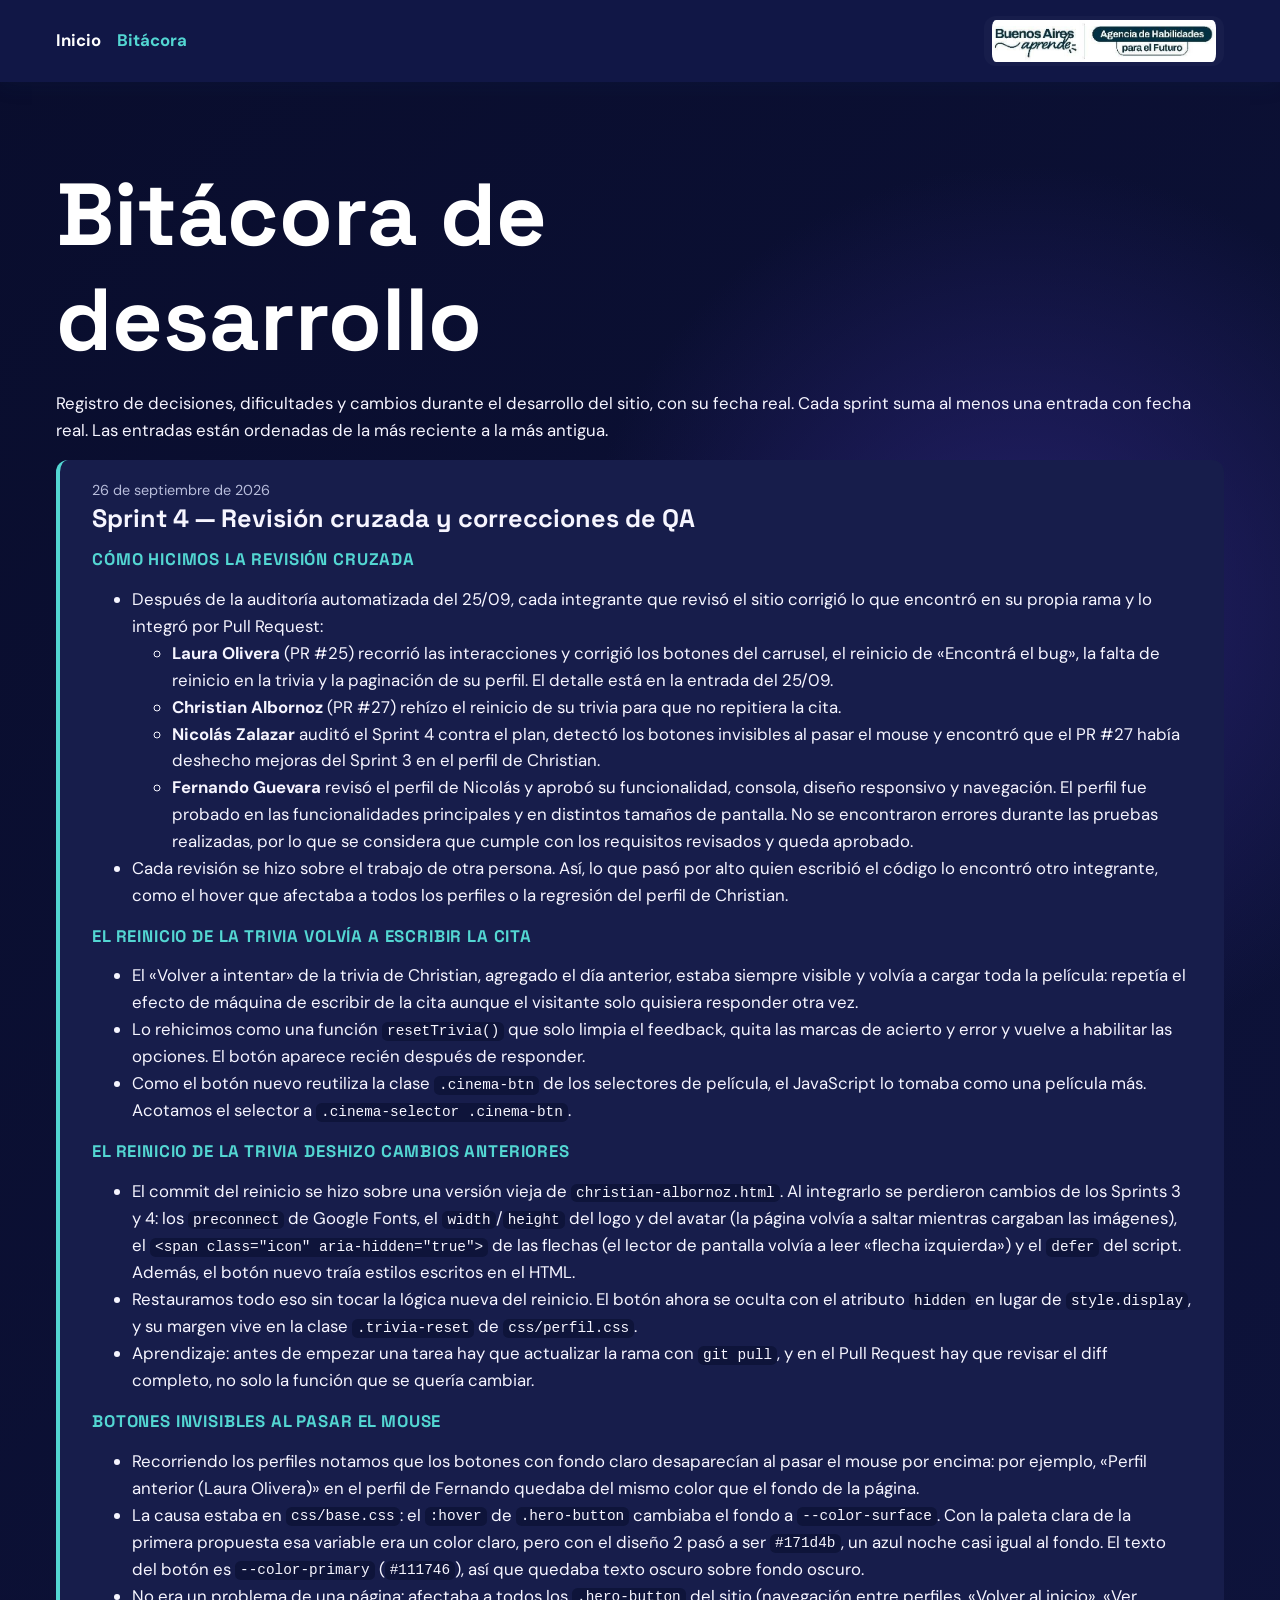
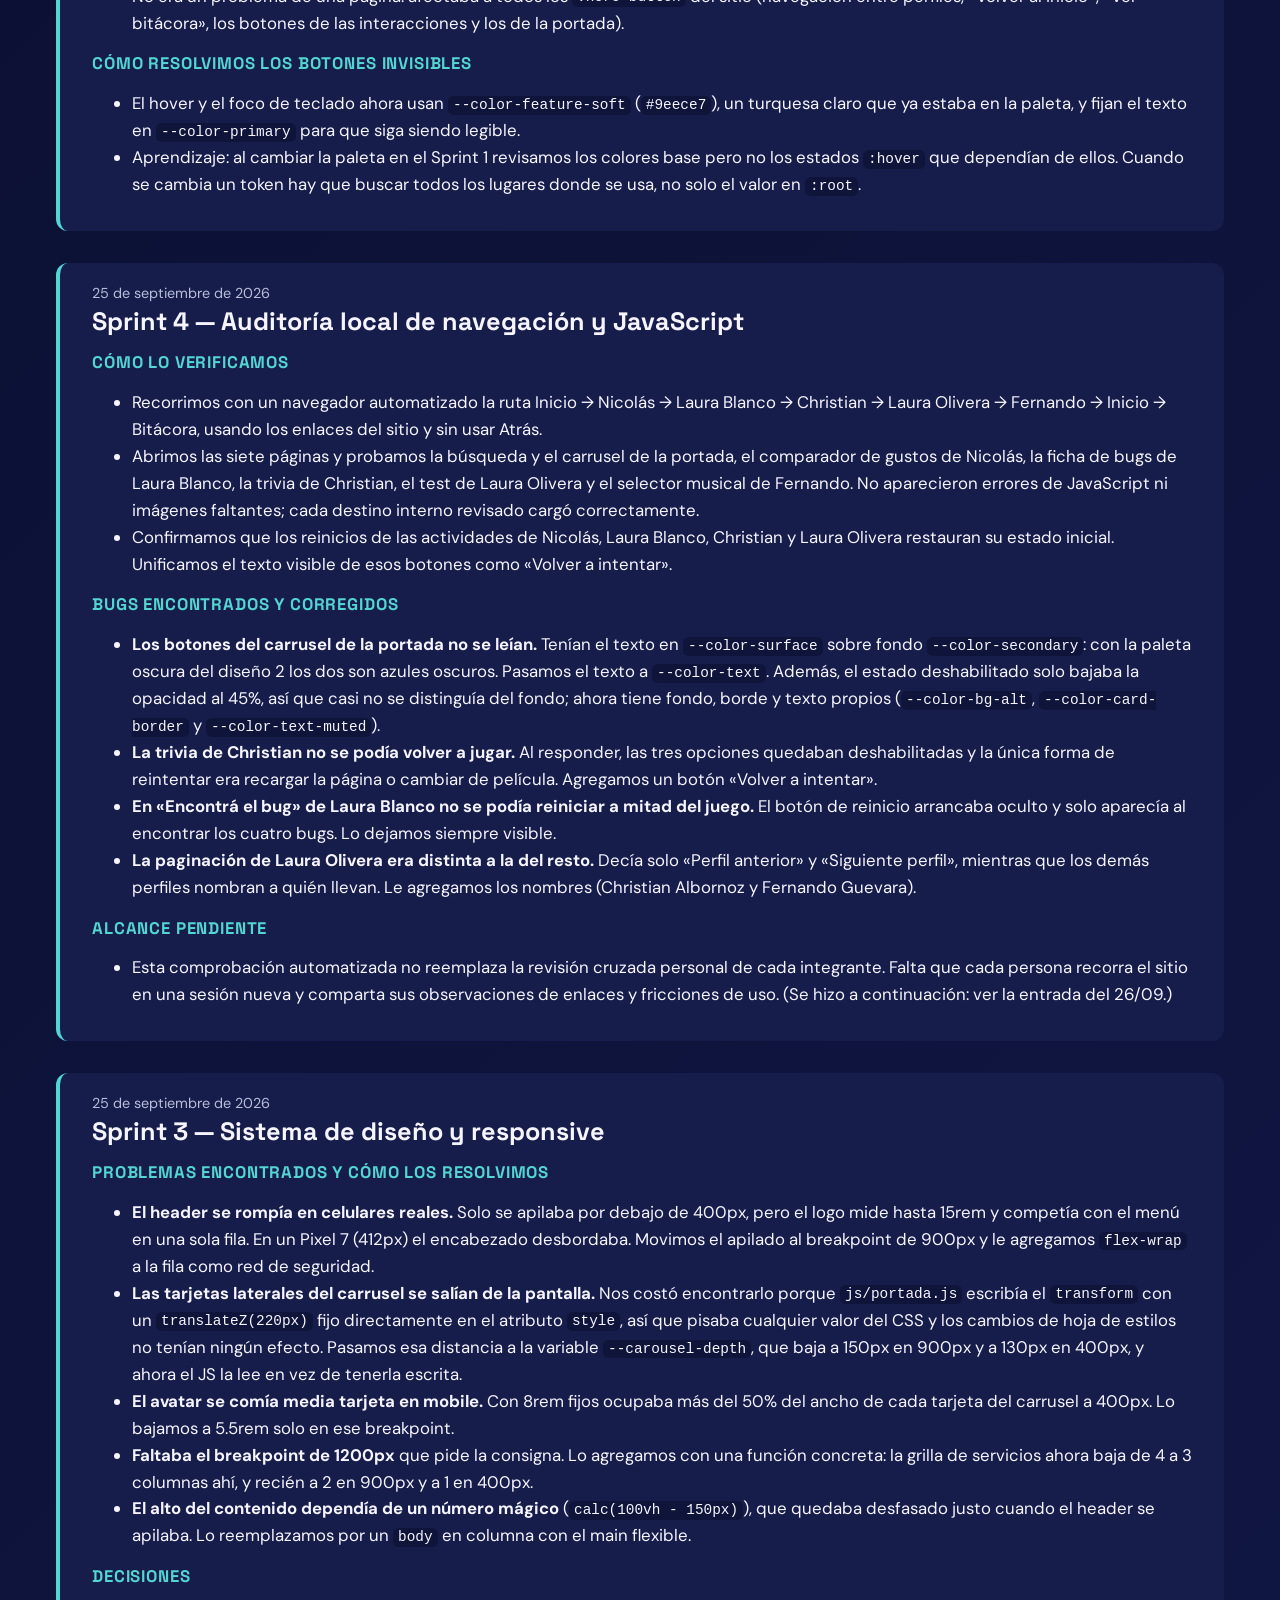
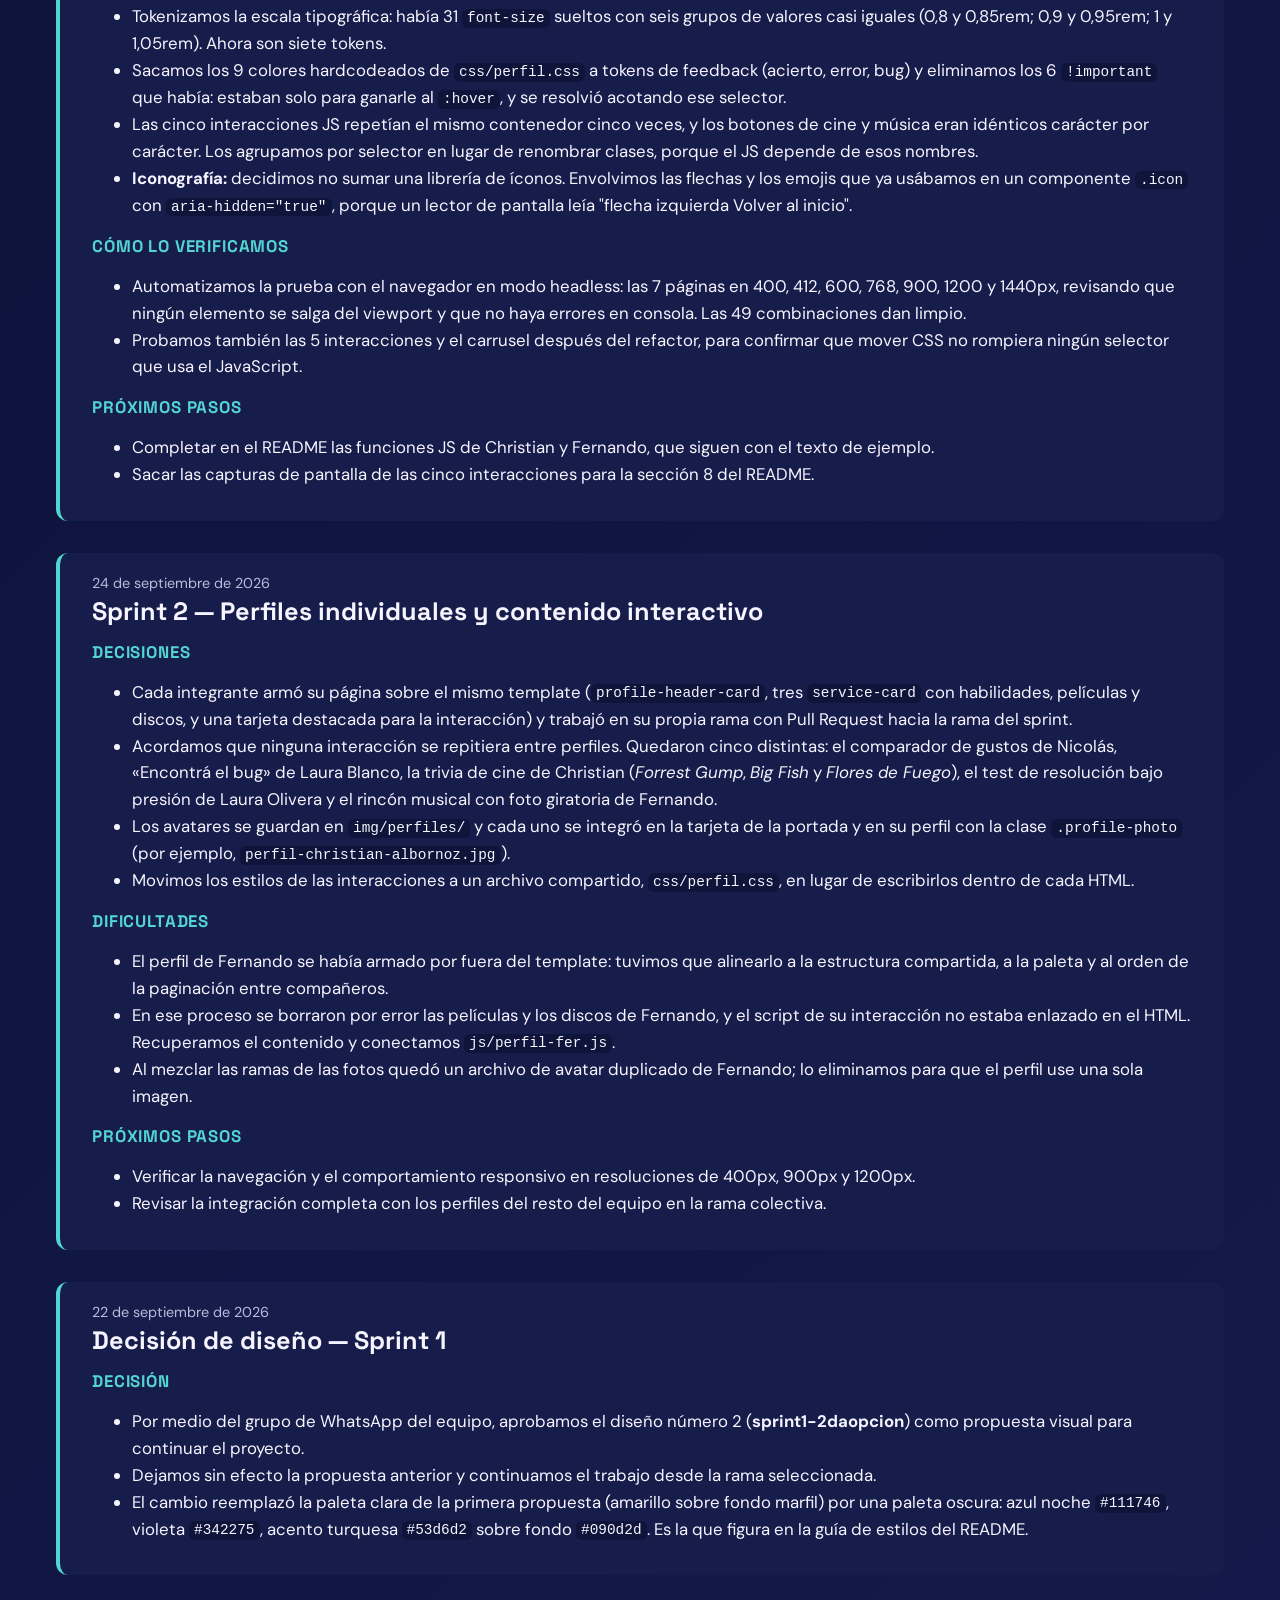
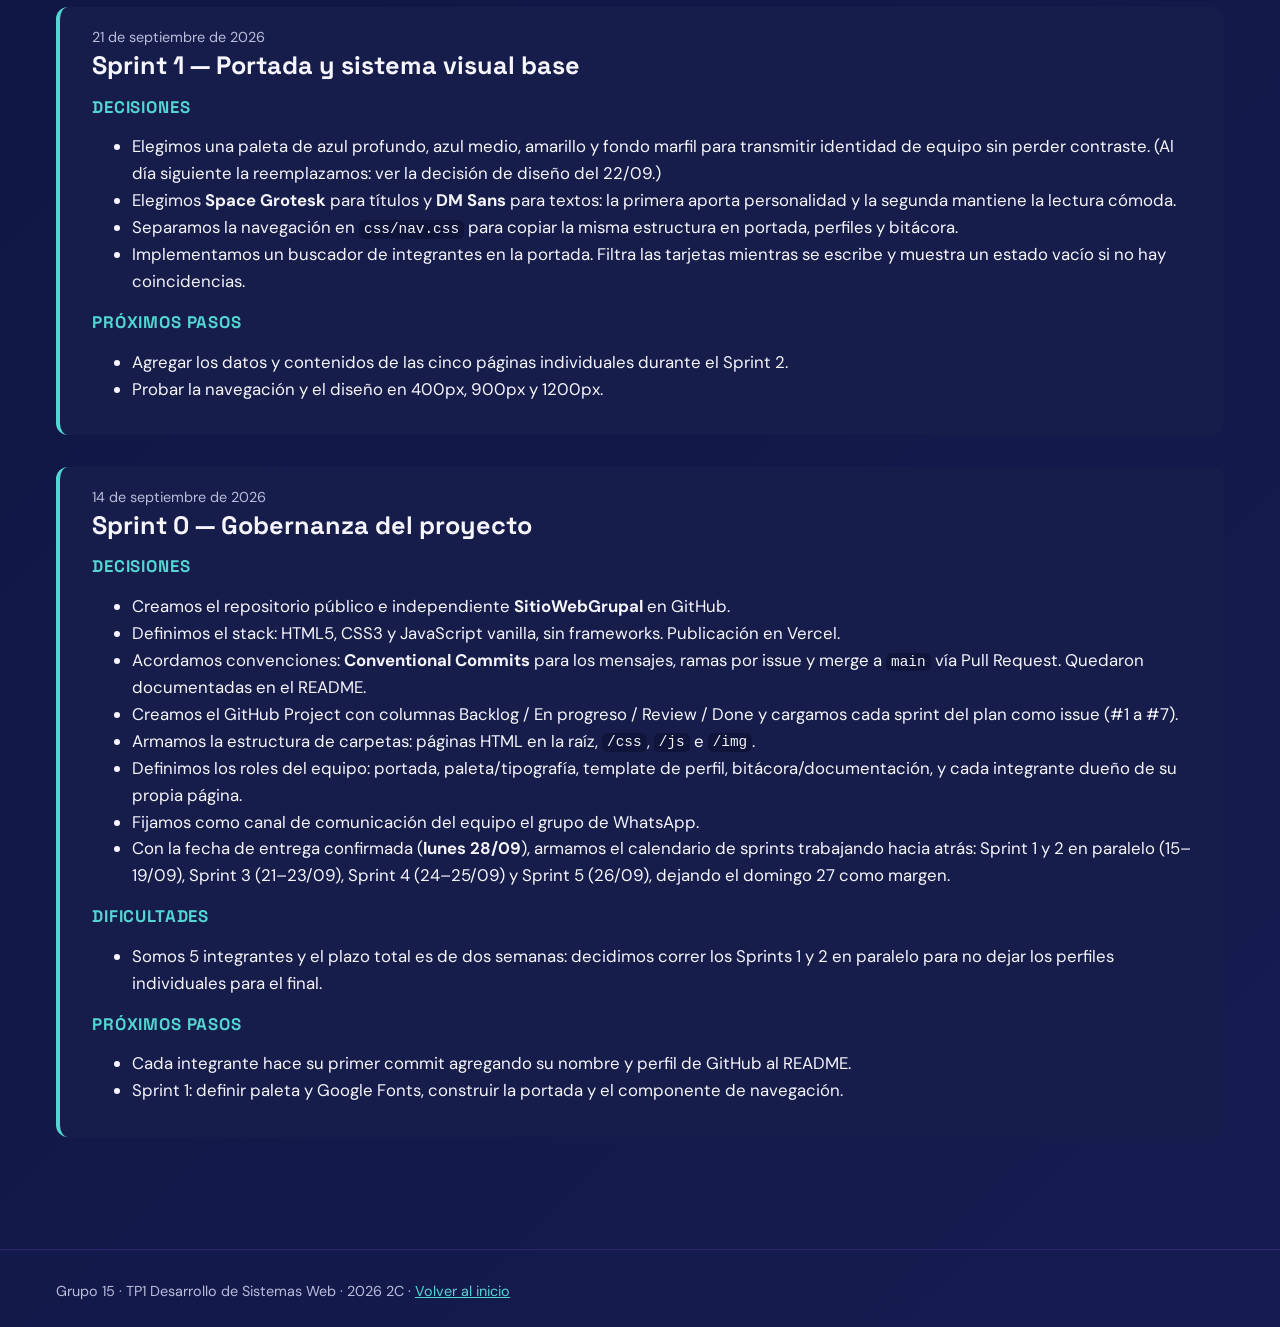
==== commit 2bbf3ef6: "Merge pull request #29 from Nicoalazar/fer-sprint-4 docs: agrego reporte de QA sobre el perfil de Ni" ====
--- a/bitacora.html
+++ b/bitacora.html
@@ -62,12 +62,13 @@
                 la cita.
               </li>
               <li>
-                <strong>Christian Albornoz — Auditoría sobre Laura Blanco:</strong> navegó <code>laura-blanco.html</code> sin usar el botón Atrás y con consola abierta (0 errores de JS). Reportó que en «Encontrá el bug», el botón «Volver a intentar» se encuentra habilitado para hacer clic desde el inicio antes de interactuar con las opciones, y señaló la fricción de navegación al acceder a la bitácora sin un enlace directo de retorno.
-              </li>
-              <li>
                 <strong>Nicolás Zalazar</strong> auditó el Sprint 4 contra el plan, detectó los botones invisibles
                 al pasar el mouse y encontró que el PR #27 había deshecho mejoras del Sprint 3 en el perfil de
                 Christian.
+              </li>
+              <li>
+                <strong>Fernando Guevara</strong> revisó el perfil de Nicolás y aprobó su funcionalidad, consola, diseño responsivo y navegación.
+                El perfil fue probado en las funcionalidades principales y en distintos tamaños de pantalla. No se encontraron errores durante las pruebas realizadas, por lo que se considera que cumple con los requisitos revisados y queda aprobado.
               </li>
             </ul>
           </li>
@@ -153,7 +154,7 @@
           </li>
         </ul>
       </article>
-
+      
       <article class="bitacora-entry">
         <time datetime="2026-09-25">25 de septiembre de 2026</time>
         <h2>Sprint 4 — Auditoría local de navegación y JavaScript</h2>
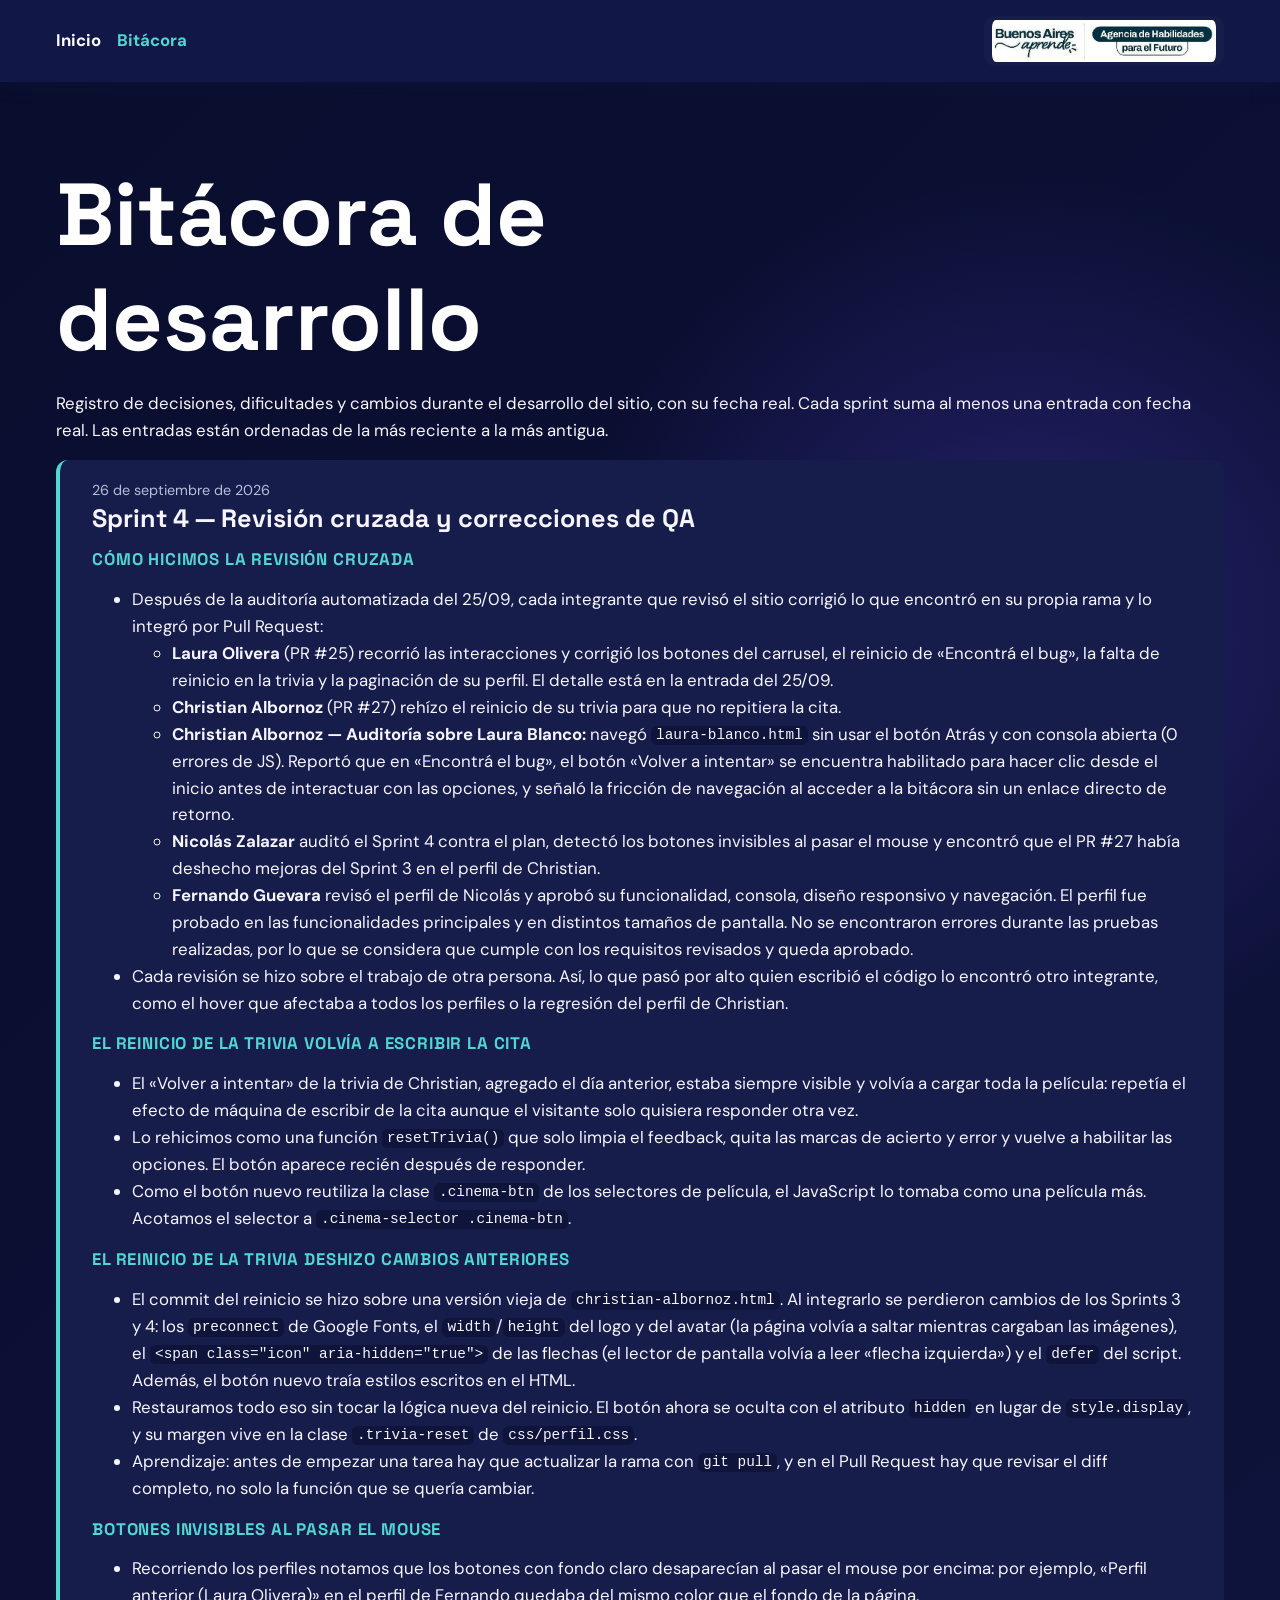
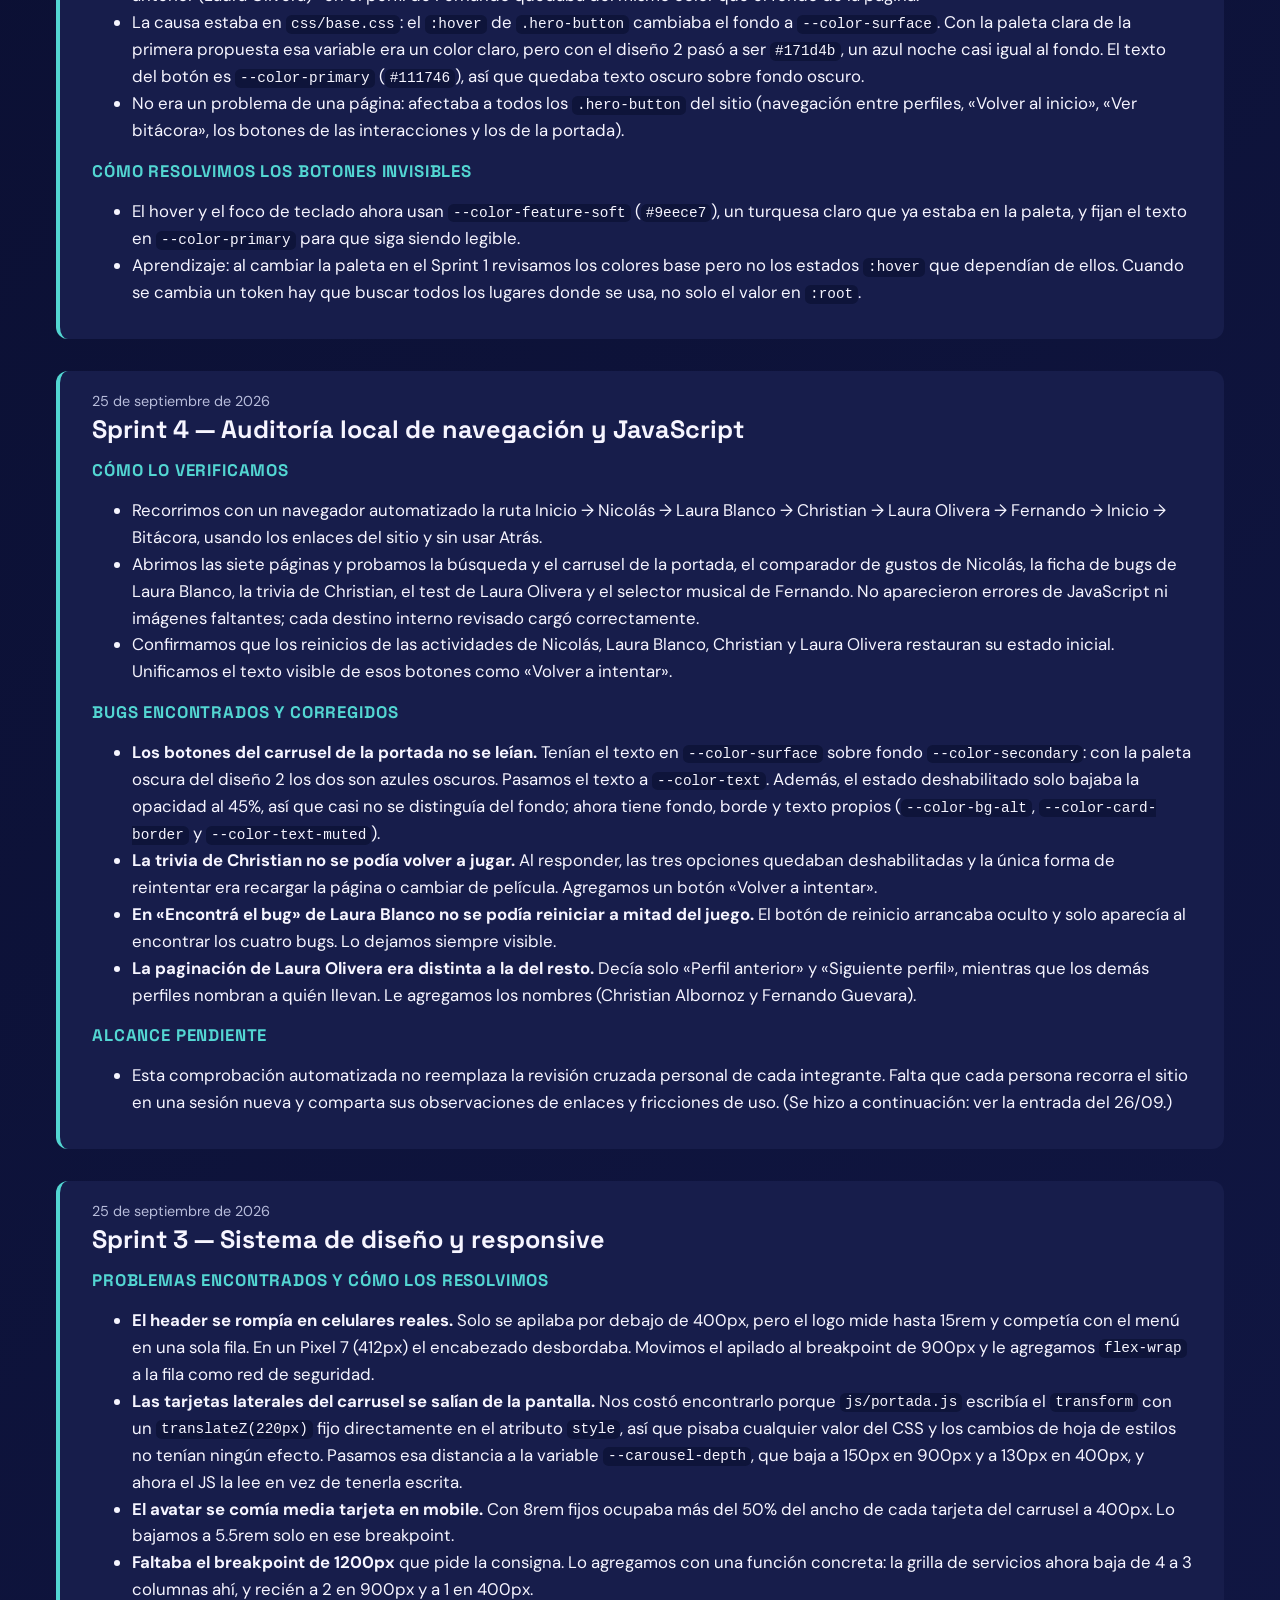
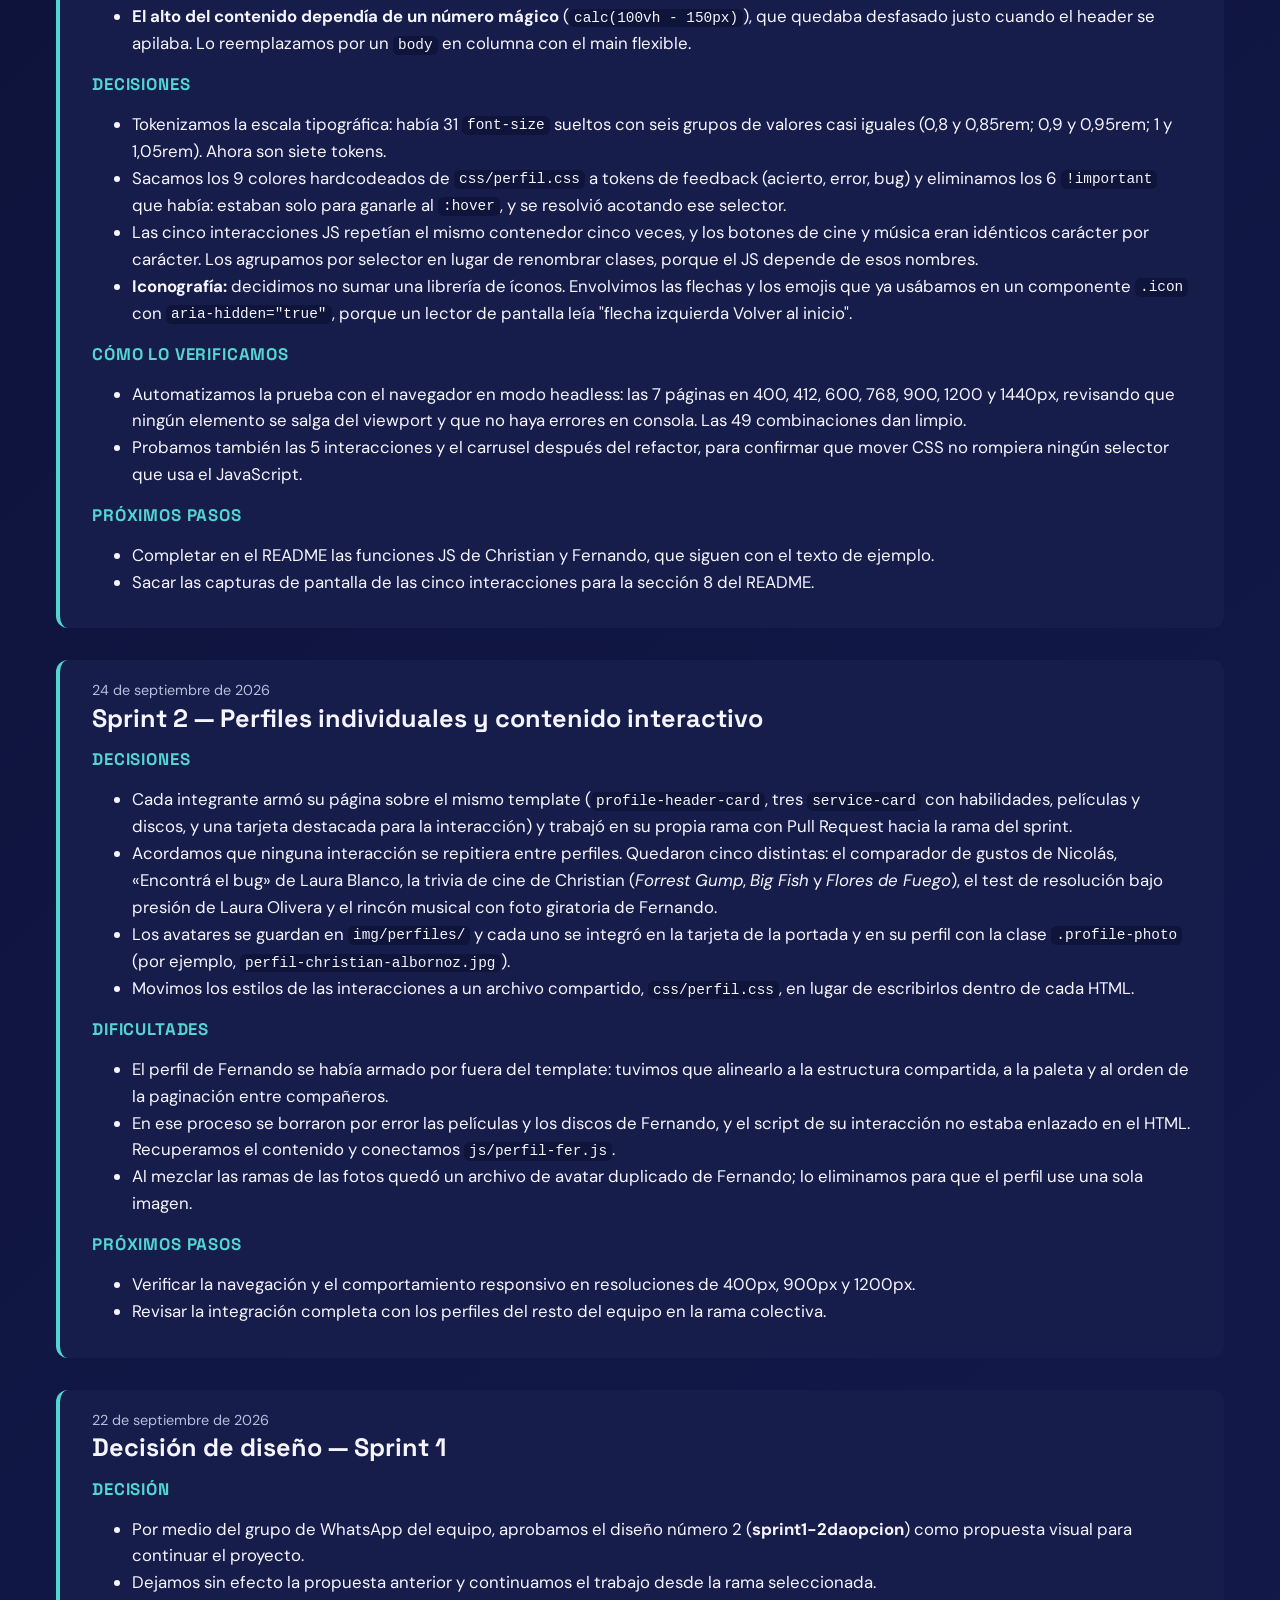
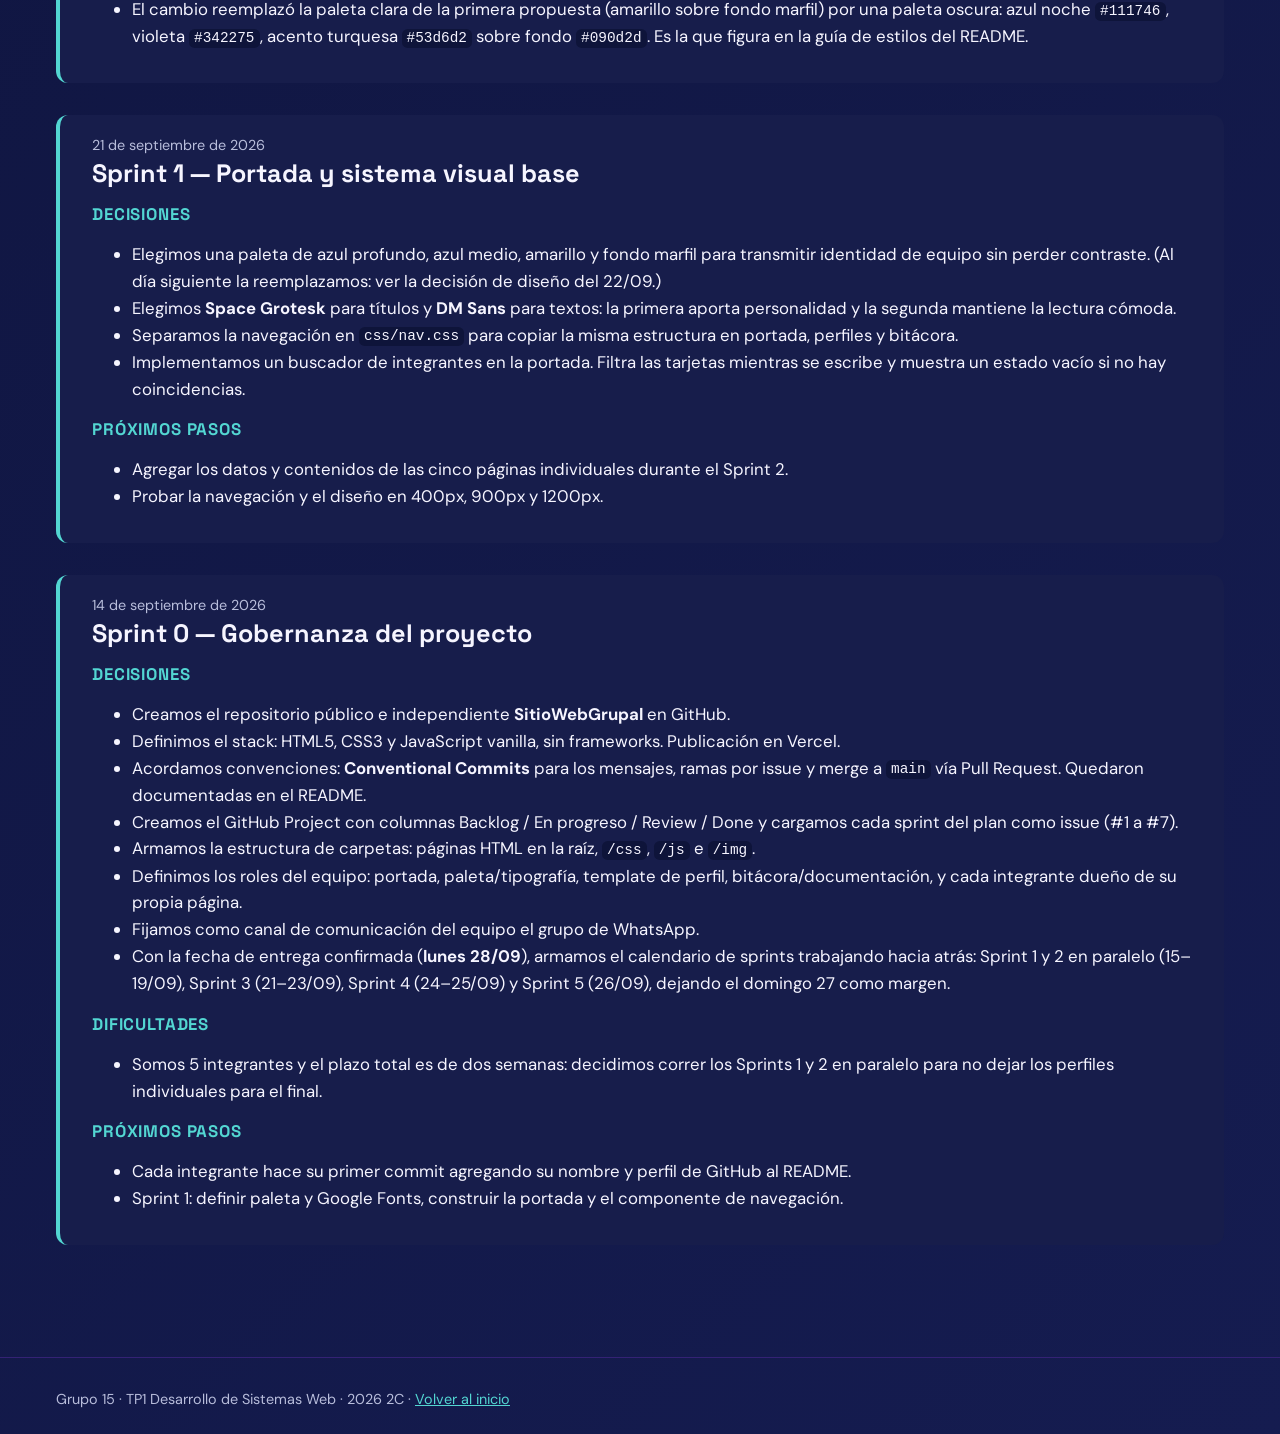
==== commit a6143c0f: "Merge eb952df65a7e54008f7f0a1a016dcc0e07f4a6b9 into 2bbf3ef629765bd172f8d2614e6eb9cdb054843d" ====
--- a/bitacora.html
+++ b/bitacora.html
@@ -62,6 +62,9 @@
                 la cita.
               </li>
               <li>
+                <strong>Christian Albornoz — Auditoría sobre Laura Blanco:</strong> navegó <code>laura-blanco.html</code> sin usar el botón Atrás y con consola abierta (0 errores de JS). Reportó que en «Encontrá el bug», el botón «Volver a intentar» se encuentra habilitado para hacer clic desde el inicio antes de interactuar con las opciones, y señaló la fricción de navegación al acceder a la bitácora sin un enlace directo de retorno.
+              </li>
+              <li>
                 <strong>Nicolás Zalazar</strong> auditó el Sprint 4 contra el plan, detectó los botones invisibles
                 al pasar el mouse y encontró que el PR #27 había deshecho mejoras del Sprint 3 en el perfil de
                 Christian.
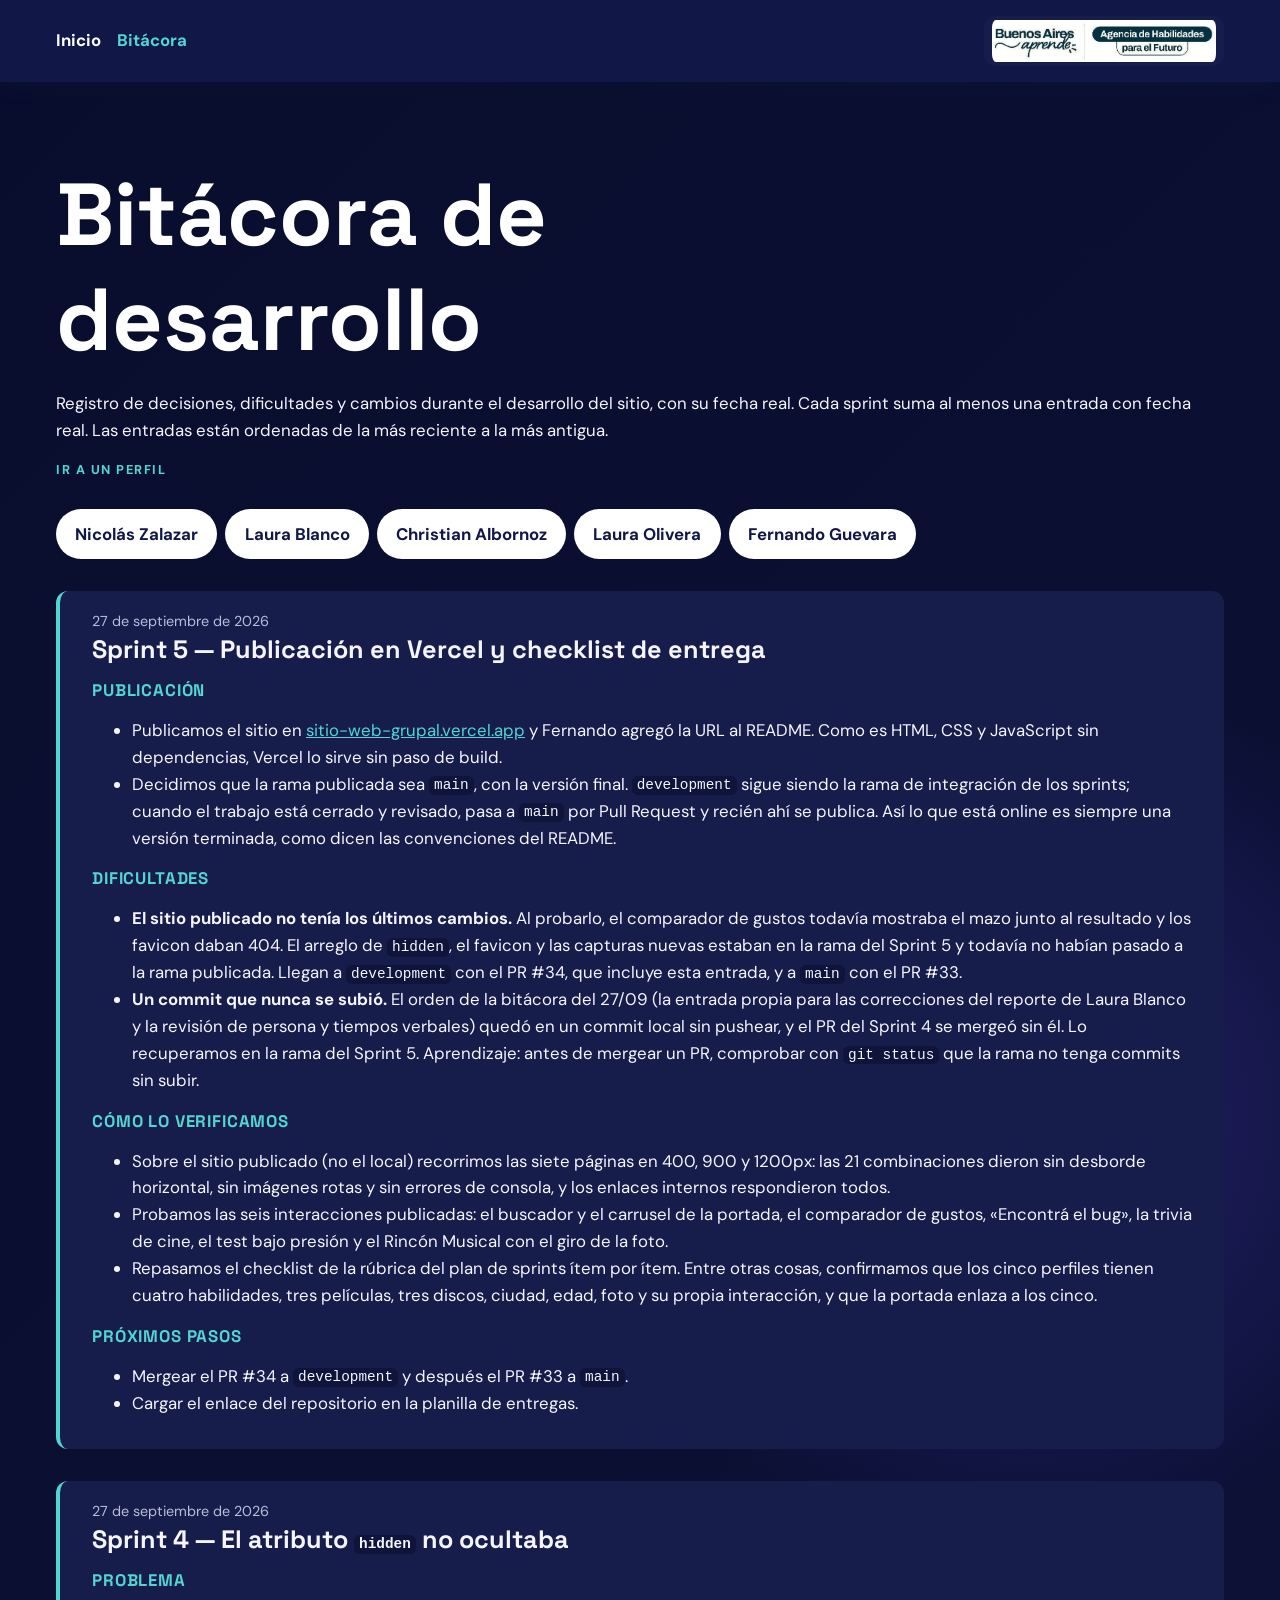
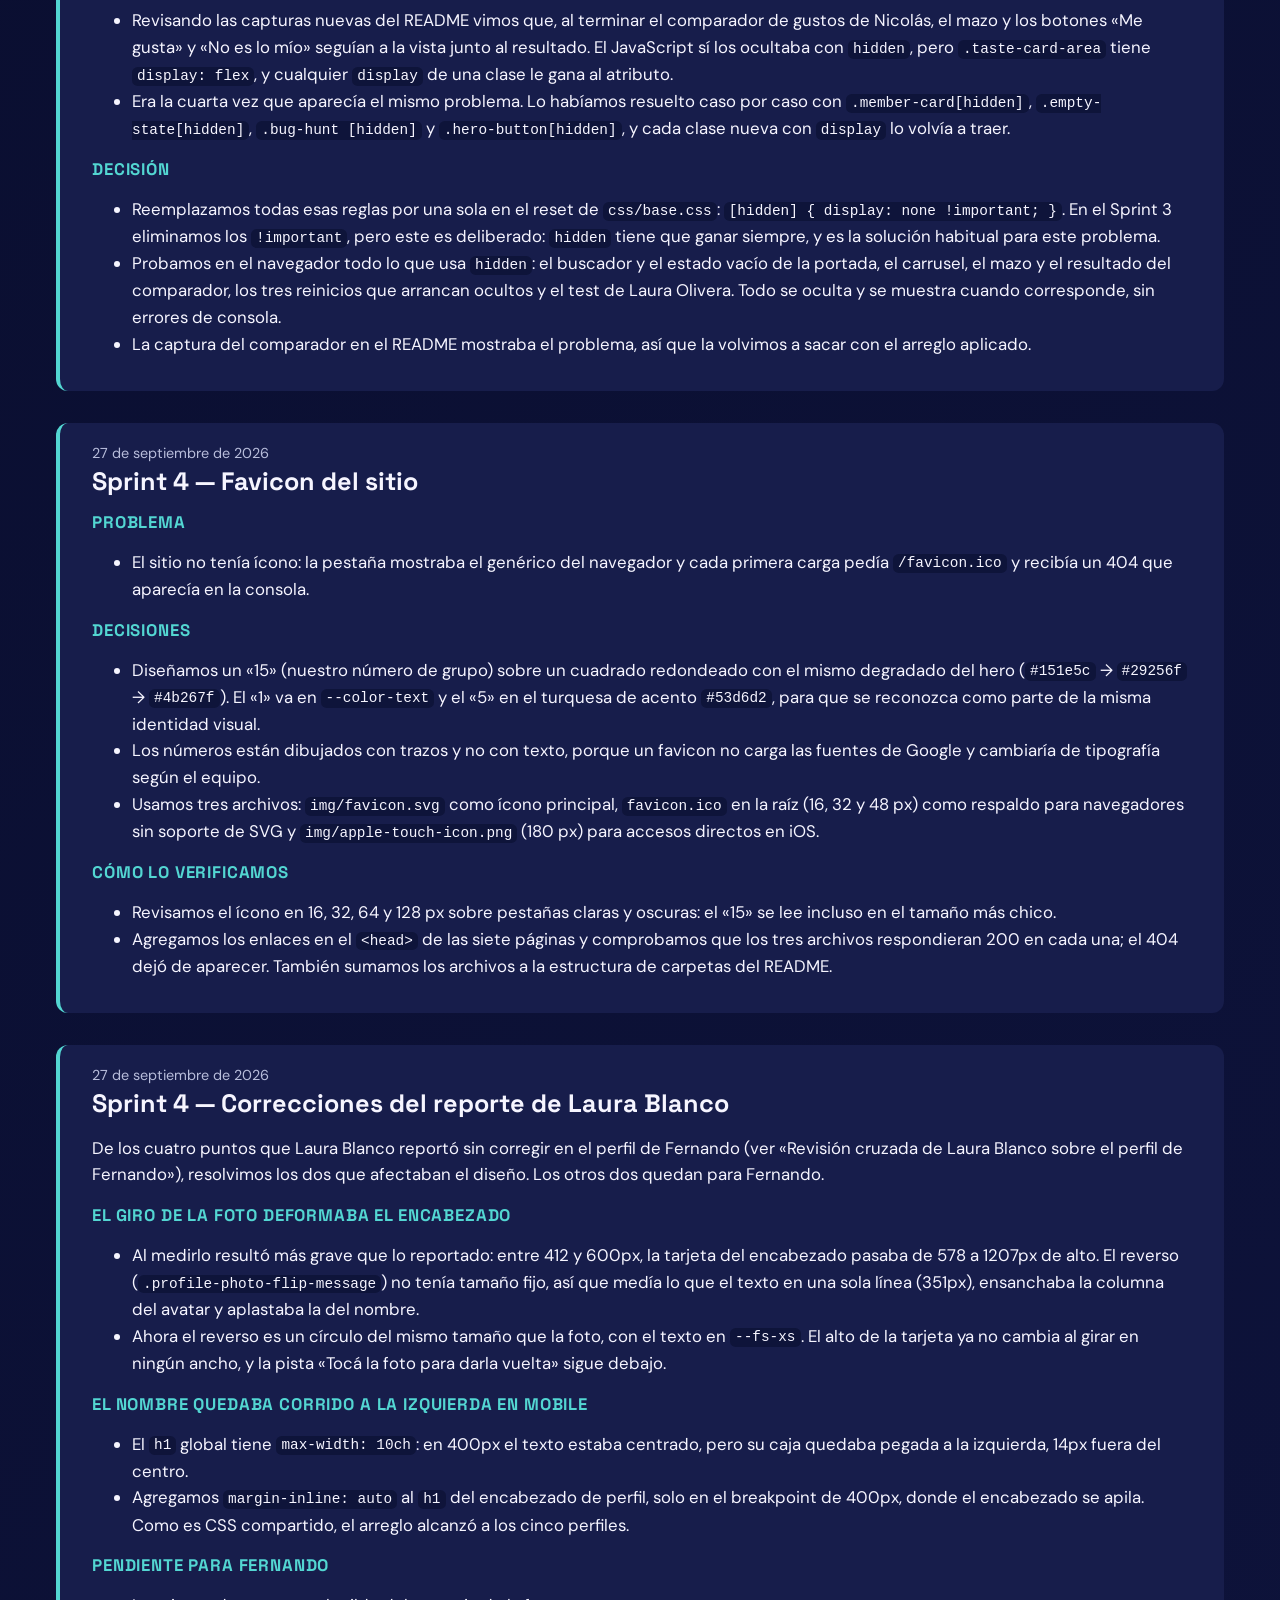
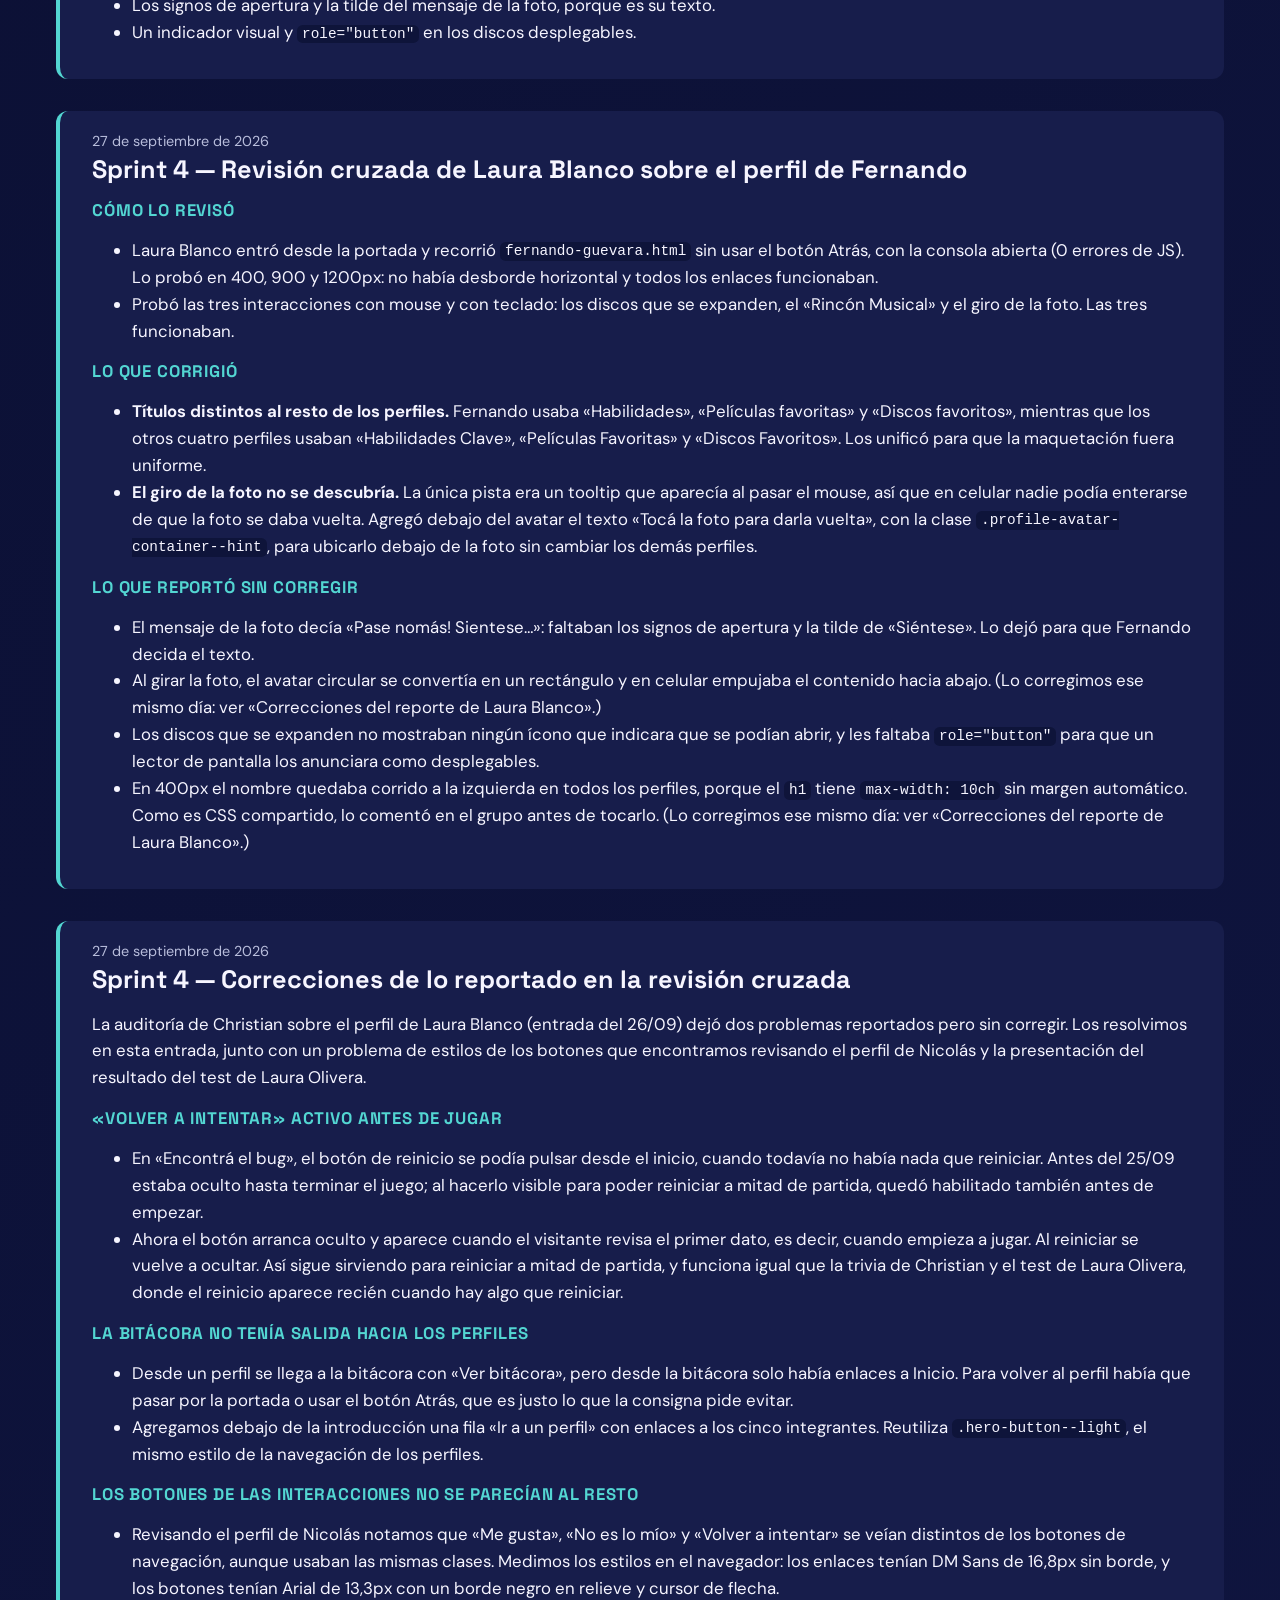
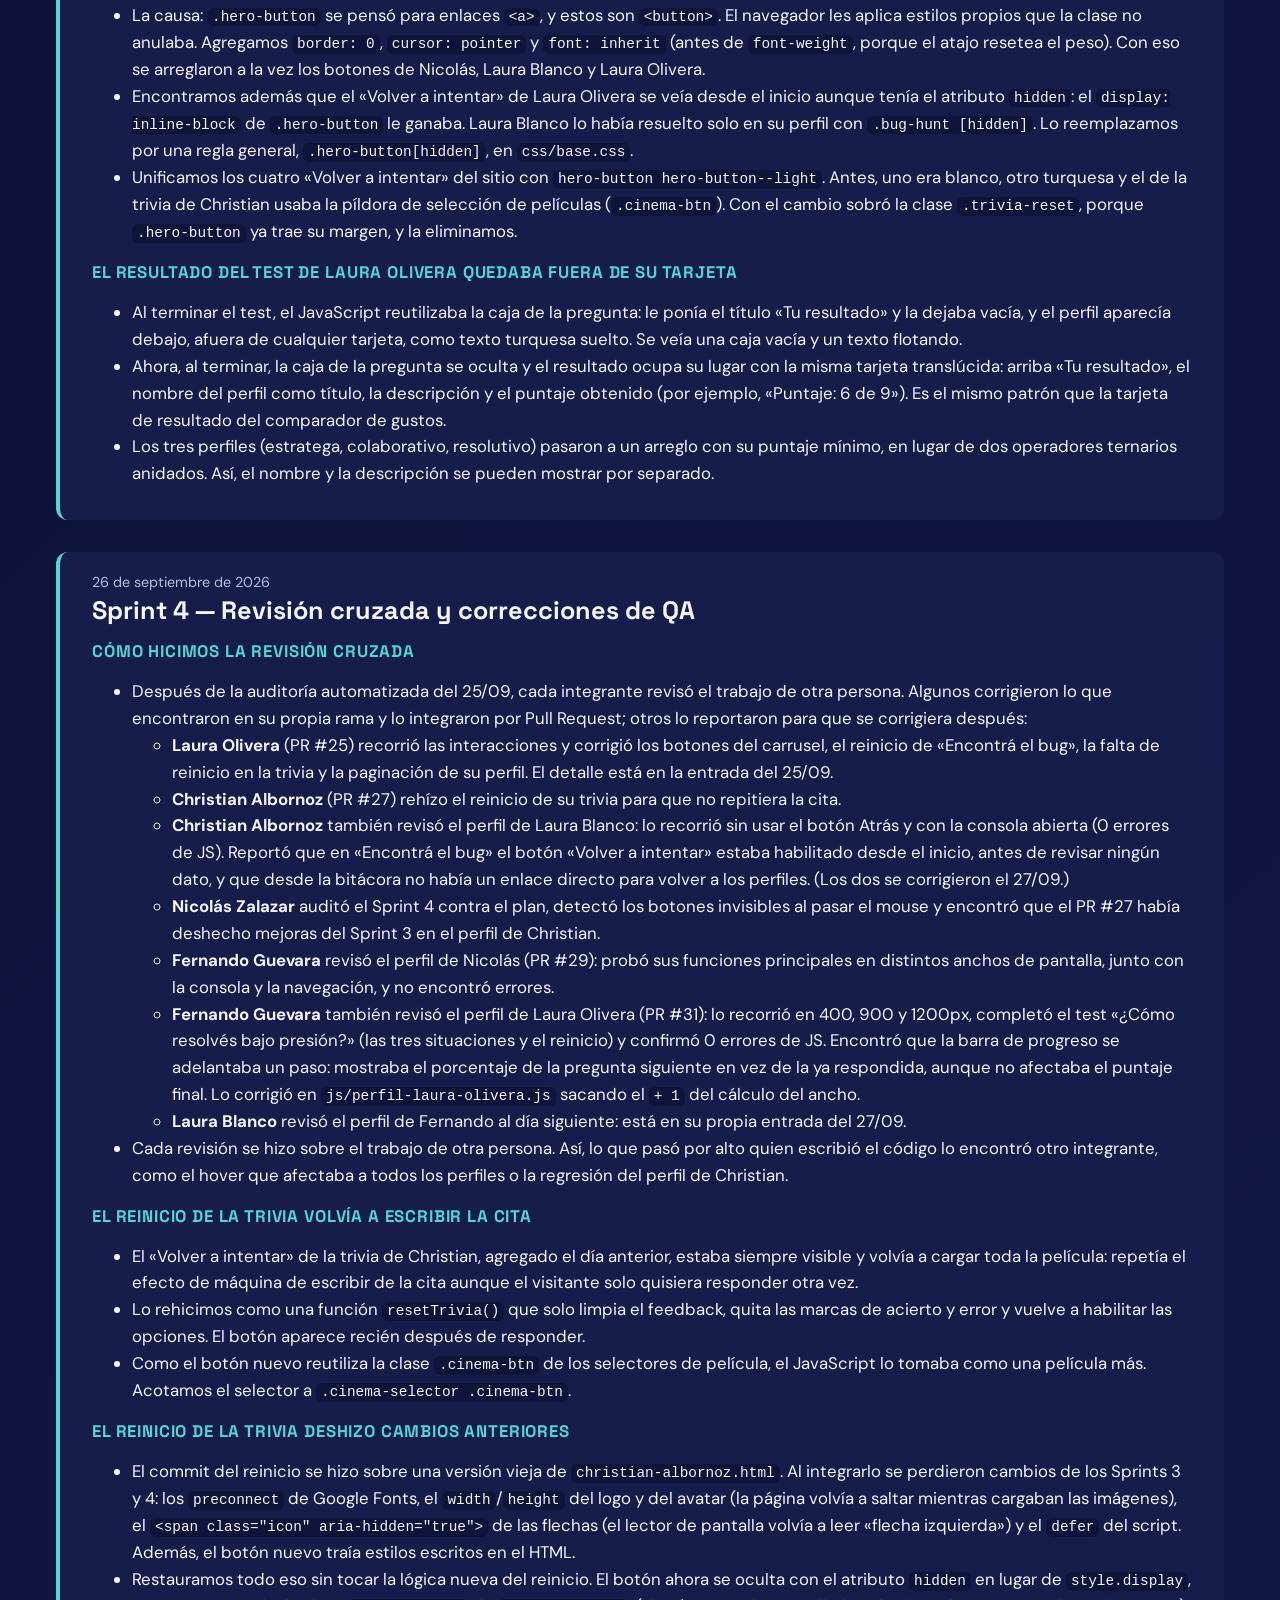
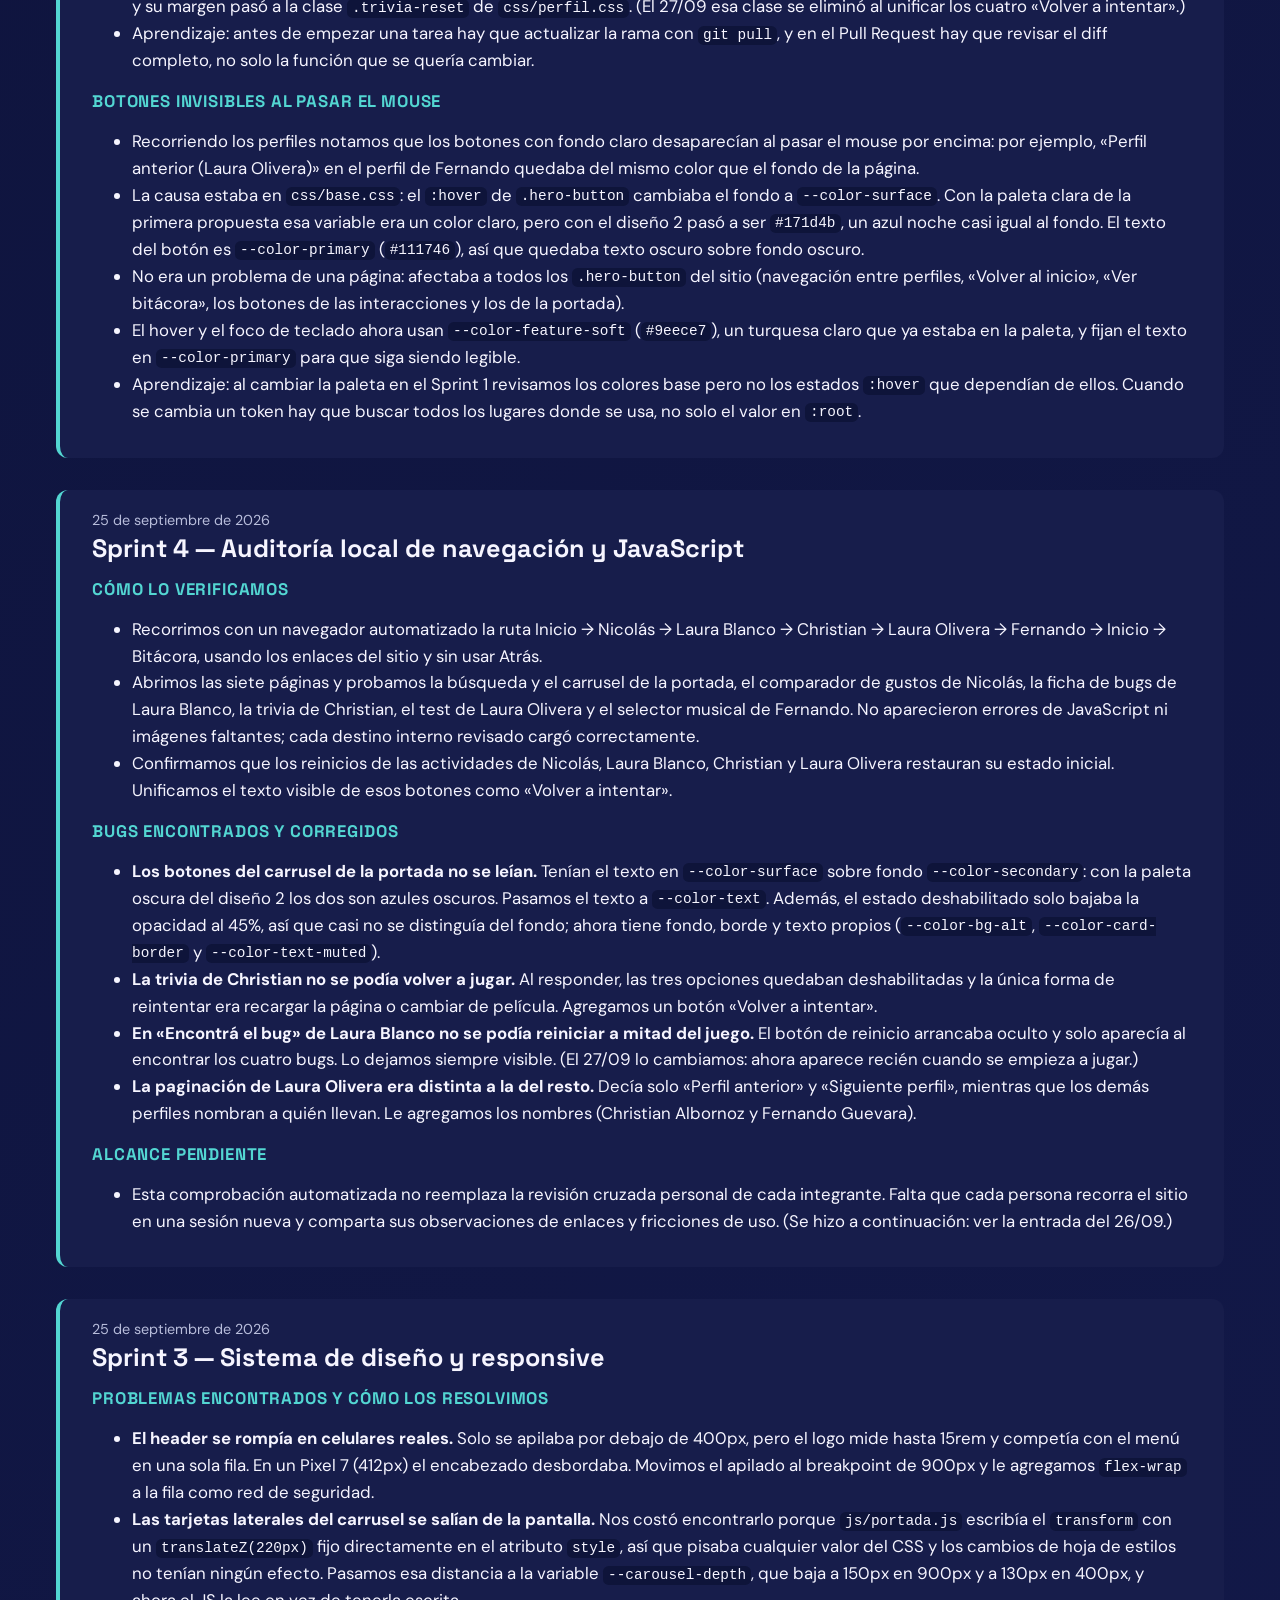
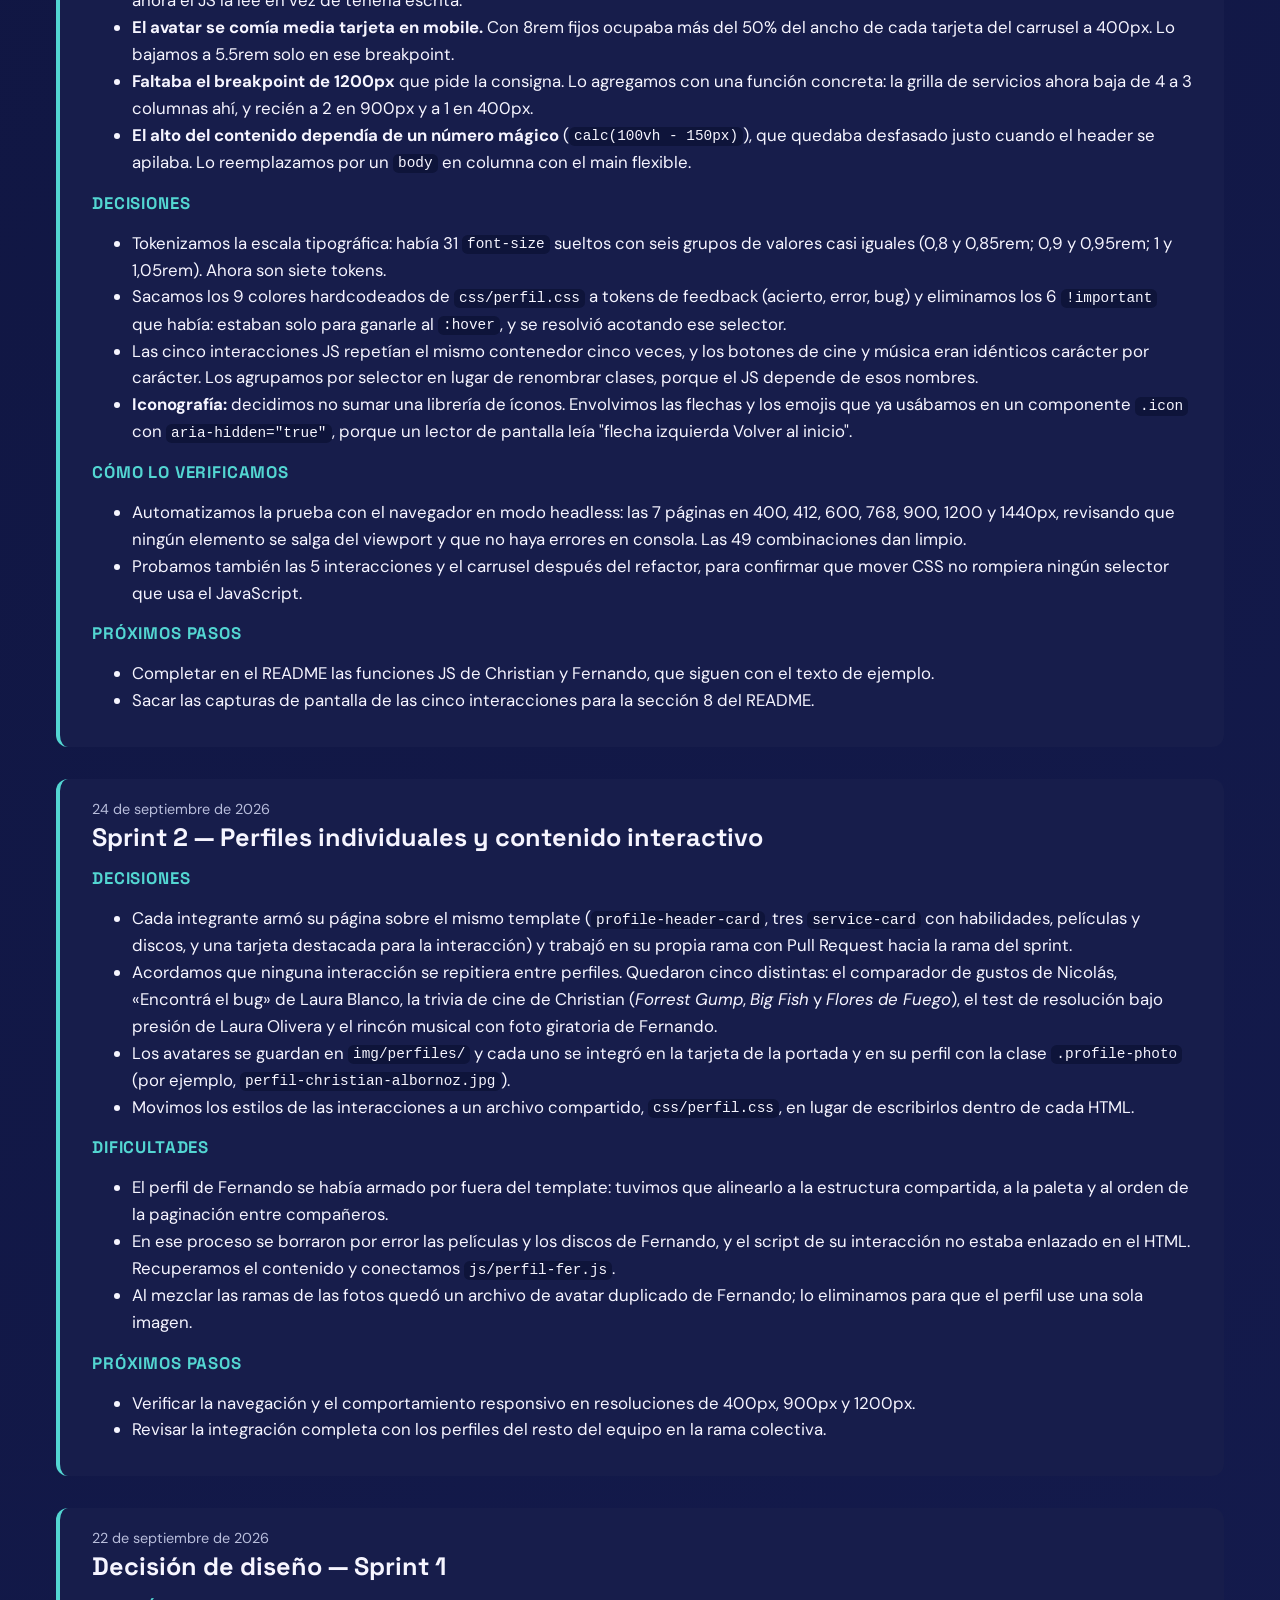
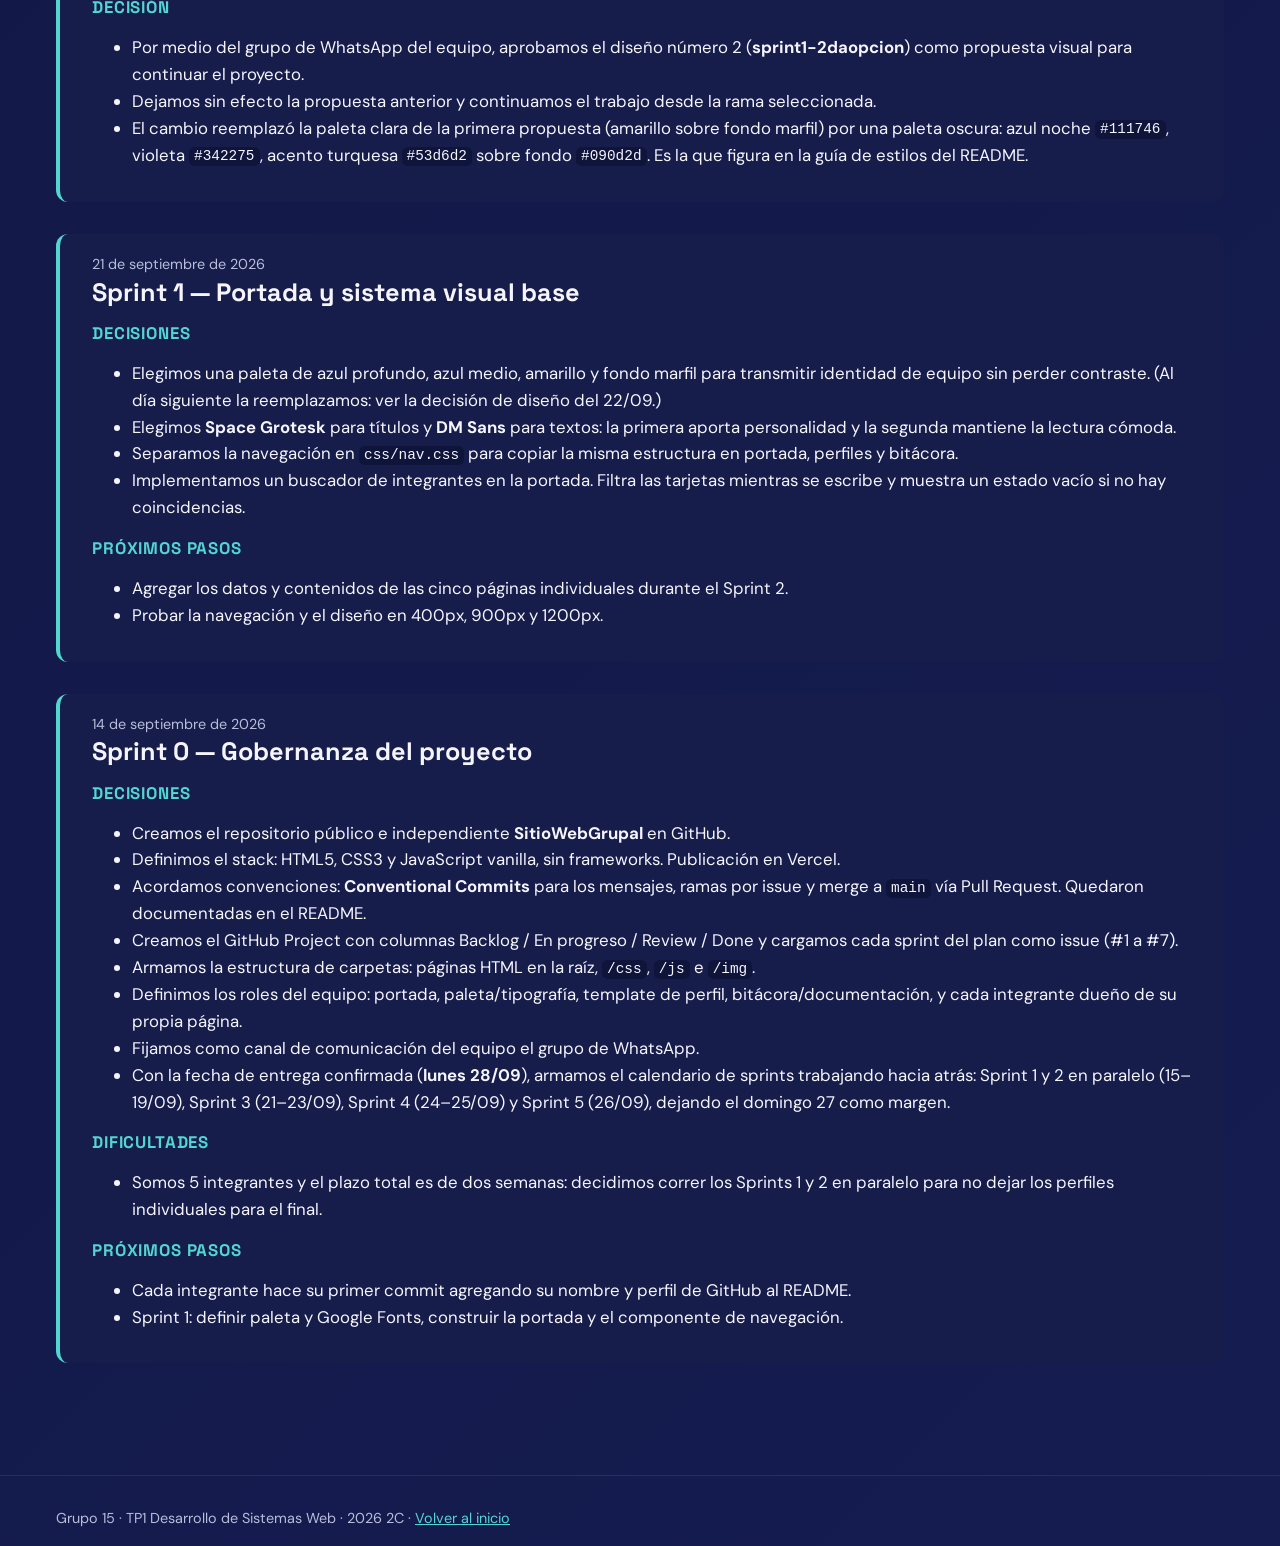
==== commit 175ed9ce: "Merge pull request #36 from Nicoalazar/main Main" ====
--- a/bitacora.html
+++ b/bitacora.html
@@ -5,6 +5,9 @@
   <meta charset="UTF-8">
   <meta name="viewport" content="width=device-width, initial-scale=1.0">
   <title>Bitácora de desarrollo — Grupo 15</title>
+  <link rel="icon" href="img/favicon.svg" type="image/svg+xml">
+  <link rel="icon" href="favicon.ico" sizes="48x48">
+  <link rel="apple-touch-icon" href="img/apple-touch-icon.png">
   <link rel="preconnect" href="https://fonts.googleapis.com">
   <link rel="preconnect" href="https://fonts.gstatic.com" crossorigin>
   <link
@@ -40,7 +43,356 @@
         a la más antigua.
       </p>
 
+      <!-- Sin esto, desde la bitácora solo se podía volver a un perfil pasando por Inicio -->
+      <nav class="bitacora-nav" aria-label="Perfiles del equipo">
+        <p class="eyebrow">Ir a un perfil</p>
+        <ul>
+          <li><a href="nicolas-zalazar.html" class="hero-button hero-button--light">Nicolás Zalazar</a></li>
+          <li><a href="laura-blanco.html" class="hero-button hero-button--light">Laura Blanco</a></li>
+          <li><a href="christian-albornoz.html" class="hero-button hero-button--light">Christian Albornoz</a></li>
+          <li><a href="laura-olivera.html" class="hero-button hero-button--light">Laura Olivera</a></li>
+          <li><a href="fernando-guevara.html" class="hero-button hero-button--light">Fernando Guevara</a></li>
+        </ul>
+      </nav>
+
       <!-- Las entradas conservan su fecha; las decisiones de diseño se registran por separado. -->
+
+      <article class="bitacora-entry">
+        <time datetime="2026-09-27">27 de septiembre de 2026</time>
+        <h2>Sprint 5 — Publicación en Vercel y checklist de entrega</h2>
+
+        <h3>Publicación</h3>
+        <ul>
+          <li>
+            Publicamos el sitio en <a href="https://sitio-web-grupal.vercel.app/">sitio-web-grupal.vercel.app</a>
+            y Fernando agregó la URL al README. Como es HTML, CSS y JavaScript sin dependencias, Vercel lo sirve
+            sin paso de build.
+          </li>
+          <li>
+            Decidimos que la rama publicada sea <code>main</code>, con la versión final. <code>development</code>
+            sigue siendo la rama de integración de los sprints; cuando el trabajo está cerrado y revisado, pasa a
+            <code>main</code> por Pull Request y recién ahí se publica. Así lo que está online es siempre una
+            versión terminada, como dicen las convenciones del README.
+          </li>
+        </ul>
+
+        <h3>Dificultades</h3>
+        <ul>
+          <li>
+            <strong>El sitio publicado no tenía los últimos cambios.</strong> Al probarlo, el comparador de gustos
+            todavía mostraba el mazo junto al resultado y los favicon daban 404. El arreglo de
+            <code>hidden</code>, el favicon y las capturas nuevas estaban en la rama del Sprint 5 y todavía no
+            habían pasado a la rama publicada. Llegan a <code>development</code> con el PR #34, que incluye esta
+            entrada, y a <code>main</code> con el PR #33.
+          </li>
+          <li>
+            <strong>Un commit que nunca se subió.</strong> El orden de la bitácora del 27/09 (la entrada propia
+            para las correcciones del reporte de Laura Blanco y la revisión de persona y tiempos verbales) quedó
+            en un commit local sin pushear, y el PR del Sprint 4 se mergeó sin él. Lo recuperamos en la rama del
+            Sprint 5. Aprendizaje: antes de mergear un PR, comprobar con <code>git status</code> que la rama no
+            tenga commits sin subir.
+          </li>
+        </ul>
+
+        <h3>Cómo lo verificamos</h3>
+        <ul>
+          <li>
+            Sobre el sitio publicado (no el local) recorrimos las siete páginas en 400, 900 y 1200px: las 21
+            combinaciones dieron sin desborde horizontal, sin imágenes rotas y sin errores de consola, y los
+            enlaces internos respondieron todos.
+          </li>
+          <li>
+            Probamos las seis interacciones publicadas: el buscador y el carrusel de la portada, el comparador de
+            gustos, «Encontrá el bug», la trivia de cine, el test bajo presión y el Rincón Musical con el giro de
+            la foto.
+          </li>
+          <li>
+            Repasamos el checklist de la rúbrica del plan de sprints ítem por ítem. Entre otras cosas,
+            confirmamos que los cinco perfiles tienen cuatro habilidades, tres películas, tres discos, ciudad,
+            edad, foto y su propia interacción, y que la portada enlaza a los cinco.
+          </li>
+        </ul>
+
+        <h3>Próximos pasos</h3>
+        <ul>
+          <li>Mergear el PR #34 a <code>development</code> y después el PR #33 a <code>main</code>.</li>
+          <li>Cargar el enlace del repositorio en la planilla de entregas.</li>
+        </ul>
+      </article>
+
+      <article class="bitacora-entry">
+        <time datetime="2026-09-27">27 de septiembre de 2026</time>
+        <h2>Sprint 4 — El atributo <code>hidden</code> no ocultaba</h2>
+
+        <h3>Problema</h3>
+        <ul>
+          <li>
+            Revisando las capturas nuevas del README vimos que, al terminar el comparador de gustos de Nicolás,
+            el mazo y los botones «Me gusta» y «No es lo mío» seguían a la vista junto al resultado. El
+            JavaScript sí los ocultaba con <code>hidden</code>, pero <code>.taste-card-area</code> tiene
+            <code>display: flex</code>, y cualquier <code>display</code> de una clase le gana al atributo.
+          </li>
+          <li>
+            Era la cuarta vez que aparecía el mismo problema. Lo habíamos resuelto caso por caso con
+            <code>.member-card[hidden]</code>, <code>.empty-state[hidden]</code>, <code>.bug-hunt [hidden]</code>
+            y <code>.hero-button[hidden]</code>, y cada clase nueva con <code>display</code> lo volvía a traer.
+          </li>
+        </ul>
+
+        <h3>Decisión</h3>
+        <ul>
+          <li>
+            Reemplazamos todas esas reglas por una sola en el reset de <code>css/base.css</code>:
+            <code>[hidden] { display: none !important; }</code>. En el Sprint 3 eliminamos los
+            <code>!important</code>, pero este es deliberado: <code>hidden</code> tiene que ganar siempre, y es
+            la solución habitual para este problema.
+          </li>
+          <li>
+            Probamos en el navegador todo lo que usa <code>hidden</code>: el buscador y el estado vacío de la
+            portada, el carrusel, el mazo y el resultado del comparador, los tres reinicios que arrancan
+            ocultos y el test de Laura Olivera. Todo se oculta y se muestra cuando corresponde, sin errores de
+            consola.
+          </li>
+          <li>
+            La captura del comparador en el README mostraba el problema, así que la volvimos a sacar con el
+            arreglo aplicado.
+          </li>
+        </ul>
+      </article>
+
+      <article class="bitacora-entry">
+        <time datetime="2026-09-27">27 de septiembre de 2026</time>
+        <h2>Sprint 4 — Favicon del sitio</h2>
+
+        <h3>Problema</h3>
+        <ul>
+          <li>
+            El sitio no tenía ícono: la pestaña mostraba el genérico del navegador y cada primera carga pedía
+            <code>/favicon.ico</code> y recibía un 404 que aparecía en la consola.
+          </li>
+        </ul>
+
+        <h3>Decisiones</h3>
+        <ul>
+          <li>
+            Diseñamos un «15» (nuestro número de grupo) sobre un cuadrado redondeado con el mismo degradado del
+            hero (<code>#151e5c</code> → <code>#29256f</code> → <code>#4b267f</code>). El «1» va en
+            <code>--color-text</code> y el «5» en el turquesa de acento <code>#53d6d2</code>, para que se
+            reconozca como parte de la misma identidad visual.
+          </li>
+          <li>
+            Los números están dibujados con trazos y no con texto, porque un favicon no carga las fuentes de
+            Google y cambiaría de tipografía según el equipo.
+          </li>
+          <li>
+            Usamos tres archivos: <code>img/favicon.svg</code> como ícono principal, <code>favicon.ico</code>
+            en la raíz (16, 32 y 48&nbsp;px) como respaldo para navegadores sin soporte de SVG y
+            <code>img/apple-touch-icon.png</code> (180&nbsp;px) para accesos directos en iOS.
+          </li>
+        </ul>
+
+        <h3>Cómo lo verificamos</h3>
+        <ul>
+          <li>
+            Revisamos el ícono en 16, 32, 64 y 128&nbsp;px sobre pestañas claras y oscuras: el «15» se lee
+            incluso en el tamaño más chico.
+          </li>
+          <li>
+            Agregamos los enlaces en el <code>&lt;head&gt;</code> de las siete páginas y comprobamos que los
+            tres archivos respondieran 200 en cada una; el 404 dejó de aparecer. También sumamos los archivos
+            a la estructura de carpetas del README.
+          </li>
+        </ul>
+      </article>
+
+      <article class="bitacora-entry">
+        <time datetime="2026-09-27">27 de septiembre de 2026</time>
+        <h2>Sprint 4 — Correcciones del reporte de Laura Blanco</h2>
+
+        <p>
+          De los cuatro puntos que Laura Blanco reportó sin corregir en el perfil de Fernando (ver «Revisión
+          cruzada de Laura Blanco sobre el perfil de Fernando»), resolvimos los dos que afectaban el diseño. Los otros dos quedan para Fernando.
+        </p>
+
+        <h3>El giro de la foto deformaba el encabezado</h3>
+        <ul>
+          <li>
+            Al medirlo resultó más grave que lo reportado: entre 412 y 600px, la tarjeta del encabezado pasaba de
+            578 a 1207px de alto. El reverso (<code>.profile-photo-flip-message</code>) no tenía tamaño fijo, así
+            que medía lo que el texto en una sola línea (351px), ensanchaba la columna del avatar y aplastaba la
+            del nombre.
+          </li>
+          <li>
+            Ahora el reverso es un círculo del mismo tamaño que la foto, con el texto en <code>--fs-xs</code>. El
+            alto de la tarjeta ya no cambia al girar en ningún ancho, y la pista «Tocá la foto para darla vuelta»
+            sigue debajo.
+          </li>
+        </ul>
+
+        <h3>El nombre quedaba corrido a la izquierda en mobile</h3>
+        <ul>
+          <li>
+            El <code>h1</code> global tiene <code>max-width: 10ch</code>: en 400px el texto estaba centrado, pero
+            su caja quedaba pegada a la izquierda, 14px fuera del centro.
+          </li>
+          <li>
+            Agregamos <code>margin-inline: auto</code> al <code>h1</code> del encabezado de perfil, solo en el
+            breakpoint de 400px, donde el encabezado se apila. Como es CSS compartido, el arreglo alcanzó a los
+            cinco perfiles.
+          </li>
+        </ul>
+
+        <h3>Pendiente para Fernando</h3>
+        <ul>
+          <li>Los signos de apertura y la tilde del mensaje de la foto, porque es su texto.</li>
+          <li>Un indicador visual y <code>role="button"</code> en los discos desplegables.</li>
+        </ul>
+      </article>
+
+      <article class="bitacora-entry">
+        <time datetime="2026-09-27">27 de septiembre de 2026</time>
+        <h2>Sprint 4 — Revisión cruzada de Laura Blanco sobre el perfil de Fernando</h2>
+
+        <h3>Cómo lo revisó</h3>
+        <ul>
+          <li>
+            Laura Blanco entró desde la portada y recorrió <code>fernando-guevara.html</code> sin usar el botón Atrás, con
+            la consola abierta (0 errores de JS). Lo probó en 400, 900 y 1200px: no había desborde horizontal y
+            todos los enlaces funcionaban.
+          </li>
+          <li>
+            Probó las tres interacciones con mouse y con teclado: los discos que se expanden, el «Rincón Musical»
+            y el giro de la foto. Las tres funcionaban.
+          </li>
+        </ul>
+
+        <h3>Lo que corrigió</h3>
+        <ul>
+          <li>
+            <strong>Títulos distintos al resto de los perfiles.</strong> Fernando usaba «Habilidades»,
+            «Películas favoritas» y «Discos favoritos», mientras que los otros cuatro perfiles usaban
+            «Habilidades Clave», «Películas Favoritas» y «Discos Favoritos». Los unificó para que la maquetación
+            fuera uniforme.
+          </li>
+          <li>
+            <strong>El giro de la foto no se descubría.</strong> La única pista era un tooltip que aparecía al
+            pasar el mouse, así que en celular nadie podía enterarse de que la foto se daba vuelta. Agregó debajo
+            del avatar el texto «Tocá la foto para darla vuelta», con la clase
+            <code>.profile-avatar-container--hint</code>, para ubicarlo debajo de la foto sin cambiar los demás
+            perfiles.
+          </li>
+        </ul>
+
+        <h3>Lo que reportó sin corregir</h3>
+        <ul>
+          <li>
+            El mensaje de la foto decía «Pase nomás! Sientese…»: faltaban los signos de apertura y la tilde de
+            «Siéntese». Lo dejó para que Fernando decida el texto.
+          </li>
+          <li>
+            Al girar la foto, el avatar circular se convertía en un rectángulo y en celular empujaba el contenido
+            hacia abajo. (Lo corregimos ese mismo día: ver «Correcciones del reporte de Laura Blanco».)
+          </li>
+          <li>
+            Los discos que se expanden no mostraban ningún ícono que indicara que se podían abrir, y les faltaba
+            <code>role="button"</code> para que un lector de pantalla los anunciara como desplegables.
+          </li>
+          <li>
+            En 400px el nombre quedaba corrido a la izquierda en todos los perfiles, porque el <code>h1</code>
+            tiene <code>max-width: 10ch</code> sin margen automático. Como es CSS compartido, lo comentó en el
+            grupo antes de tocarlo. (Lo corregimos ese mismo día: ver «Correcciones del reporte de Laura Blanco».)
+          </li>
+        </ul>
+      </article>
+
+      <article class="bitacora-entry">
+        <time datetime="2026-09-27">27 de septiembre de 2026</time>
+        <h2>Sprint 4 — Correcciones de lo reportado en la revisión cruzada</h2>
+
+        <p>
+          La auditoría de Christian sobre el perfil de Laura Blanco (entrada del 26/09) dejó dos problemas
+          reportados pero sin corregir. Los resolvimos en esta entrada, junto con un problema de estilos de los
+          botones que encontramos revisando el perfil de Nicolás y la presentación del resultado del test de Laura
+          Olivera.
+        </p>
+
+        <h3>«Volver a intentar» activo antes de jugar</h3>
+        <ul>
+          <li>
+            En «Encontrá el bug», el botón de reinicio se podía pulsar desde el inicio, cuando todavía no había
+            nada que reiniciar. Antes del 25/09 estaba oculto hasta terminar el juego; al hacerlo visible para
+            poder reiniciar a mitad de partida, quedó habilitado también antes de empezar.
+          </li>
+          <li>
+            Ahora el botón arranca oculto y aparece cuando el visitante revisa el primer dato, es decir, cuando
+            empieza a jugar. Al reiniciar se vuelve a ocultar. Así sigue sirviendo para reiniciar a mitad de
+            partida, y funciona igual que la trivia de Christian y el test de Laura Olivera, donde el reinicio
+            aparece recién cuando hay algo que reiniciar.
+          </li>
+        </ul>
+
+        <h3>La bitácora no tenía salida hacia los perfiles</h3>
+        <ul>
+          <li>
+            Desde un perfil se llega a la bitácora con «Ver bitácora», pero desde la bitácora solo había
+            enlaces a Inicio. Para volver al perfil había que pasar por la portada o usar el botón Atrás, que es
+            justo lo que la consigna pide evitar.
+          </li>
+          <li>
+            Agregamos debajo de la introducción una fila «Ir a un perfil» con enlaces a los cinco integrantes.
+            Reutiliza <code>.hero-button--light</code>, el mismo estilo de la navegación de los perfiles.
+          </li>
+        </ul>
+
+        <h3>Los botones de las interacciones no se parecían al resto</h3>
+        <ul>
+          <li>
+            Revisando el perfil de Nicolás notamos que «Me gusta», «No es lo mío» y «Volver a intentar» se veían
+            distintos de los botones de navegación, aunque usaban las mismas clases. Medimos los estilos en el
+            navegador: los enlaces tenían DM Sans de 16,8px sin borde, y los botones tenían Arial de 13,3px con un
+            borde negro en relieve y cursor de flecha.
+          </li>
+          <li>
+            La causa: <code>.hero-button</code> se pensó para enlaces <code>&lt;a&gt;</code>, y estos son
+            <code>&lt;button&gt;</code>. El navegador les aplica estilos propios que la clase no anulaba.
+            Agregamos <code>border: 0</code>, <code>cursor: pointer</code> y <code>font: inherit</code> (antes de
+            <code>font-weight</code>, porque el atajo resetea el peso). Con eso se arreglaron a la vez los botones
+            de Nicolás, Laura Blanco y Laura Olivera.
+          </li>
+          <li>
+            Encontramos además que el «Volver a intentar» de Laura Olivera se veía desde el inicio aunque tenía el
+            atributo <code>hidden</code>: el <code>display: inline-block</code> de <code>.hero-button</code> le
+            ganaba. Laura Blanco lo había resuelto solo en su perfil con <code>.bug-hunt [hidden]</code>. Lo
+            reemplazamos por una regla general, <code>.hero-button[hidden]</code>, en <code>css/base.css</code>.
+          </li>
+          <li>
+            Unificamos los cuatro «Volver a intentar» del sitio con <code>hero-button hero-button--light</code>.
+            Antes, uno era blanco, otro turquesa y el de la trivia de Christian usaba la píldora de selección de
+            películas (<code>.cinema-btn</code>). Con el cambio sobró la clase <code>.trivia-reset</code>, porque
+            <code>.hero-button</code> ya trae su margen, y la eliminamos.
+          </li>
+        </ul>
+
+        <h3>El resultado del test de Laura Olivera quedaba fuera de su tarjeta</h3>
+        <ul>
+          <li>
+            Al terminar el test, el JavaScript reutilizaba la caja de la pregunta: le ponía el título «Tu resultado»
+            y la dejaba vacía, y el perfil aparecía debajo, afuera de cualquier tarjeta, como texto turquesa suelto.
+            Se veía una caja vacía y un texto flotando.
+          </li>
+          <li>
+            Ahora, al terminar, la caja de la pregunta se oculta y el resultado ocupa su lugar con la misma
+            tarjeta translúcida: arriba «Tu resultado», el nombre del perfil como título, la descripción y el
+            puntaje obtenido (por ejemplo, «Puntaje: 6 de 9»). Es el mismo patrón que la tarjeta de resultado del
+            comparador de gustos.
+          </li>
+          <li>
+            Los tres perfiles (estratega, colaborativo, resolutivo) pasaron a un arreglo con su puntaje mínimo, en
+            lugar de dos operadores ternarios anidados. Así, el nombre y la descripción se pueden mostrar por
+            separado.
+          </li>
+        </ul>
+      </article>
 
       <article class="bitacora-entry">
         <time datetime="2026-09-26">26 de septiembre de 2026</time>
@@ -49,8 +401,9 @@
         <h3>Cómo hicimos la revisión cruzada</h3>
         <ul>
           <li>
-            Después de la auditoría automatizada del 25/09, cada integrante que revisó el sitio corrigió lo que
-            encontró en su propia rama y lo integró por Pull Request:
+            Después de la auditoría automatizada del 25/09, cada integrante revisó el trabajo de otra persona.
+            Algunos corrigieron lo que encontraron en su propia rama y lo integraron por Pull Request; otros lo
+            reportaron para que se corrigiera después:
             <ul>
               <li>
                 <strong>Laura Olivera</strong> (PR #25) recorrió las interacciones y corrigió los botones del
@@ -62,7 +415,10 @@
                 la cita.
               </li>
               <li>
-                <strong>Christian Albornoz — Auditoría sobre Laura Blanco:</strong> navegó <code>laura-blanco.html</code> sin usar el botón Atrás y con consola abierta (0 errores de JS). Reportó que en «Encontrá el bug», el botón «Volver a intentar» se encuentra habilitado para hacer clic desde el inicio antes de interactuar con las opciones, y señaló la fricción de navegación al acceder a la bitácora sin un enlace directo de retorno.
+                <strong>Christian Albornoz</strong> también revisó el perfil de Laura Blanco: lo recorrió sin usar
+                el botón Atrás y con la consola abierta (0 errores de JS). Reportó que en «Encontrá el bug» el botón
+                «Volver a intentar» estaba habilitado desde el inicio, antes de revisar ningún dato, y que desde la
+                bitácora no había un enlace directo para volver a los perfiles. (Los dos se corrigieron el 27/09.)
               </li>
               <li>
                 <strong>Nicolás Zalazar</strong> auditó el Sprint 4 contra el plan, detectó los botones invisibles
@@ -70,8 +426,20 @@
                 Christian.
               </li>
               <li>
-                <strong>Fernando Guevara</strong> revisó el perfil de Nicolás y aprobó su funcionalidad, consola, diseño responsivo y navegación.
-                El perfil fue probado en las funcionalidades principales y en distintos tamaños de pantalla. No se encontraron errores durante las pruebas realizadas, por lo que se considera que cumple con los requisitos revisados y queda aprobado.
+                <strong>Fernando Guevara</strong> revisó el perfil de Nicolás (PR #29): probó sus funciones principales
+                en distintos anchos de pantalla, junto con la consola y la navegación, y no encontró errores.
+              </li>
+              <li>
+                <strong>Fernando Guevara</strong> también revisó el perfil de Laura Olivera (PR #31): lo recorrió en
+                400, 900 y 1200px, completó el test «¿Cómo resolvés bajo presión?» (las tres situaciones y el
+                reinicio) y confirmó 0 errores de JS. Encontró que la barra de progreso se adelantaba un paso:
+                mostraba el porcentaje de la pregunta siguiente en vez de la ya respondida, aunque no afectaba el
+                puntaje final. Lo corrigió en <code>js/perfil-laura-olivera.js</code> sacando el <code>+ 1</code>
+                del cálculo del ancho.
+              </li>
+              <li>
+                <strong>Laura Blanco</strong> revisó el perfil de Fernando al día siguiente: está en su propia entrada
+                del 27/09.
               </li>
             </ul>
           </li>
@@ -113,8 +481,9 @@
           </li>
           <li>
             Restauramos todo eso sin tocar la lógica nueva del reinicio. El botón ahora se oculta con el
-            atributo <code>hidden</code> en lugar de <code>style.display</code>, y su margen vive en la clase
-            <code>.trivia-reset</code> de <code>css/perfil.css</code>.
+            atributo <code>hidden</code> en lugar de <code>style.display</code>, y su margen pasó a la clase
+            <code>.trivia-reset</code> de <code>css/perfil.css</code>. (El 27/09 esa clase se eliminó
+            al unificar los cuatro «Volver a intentar».)
           </li>
           <li>
             Aprendizaje: antes de empezar una tarea hay que actualizar la rama con <code>git pull</code>, y en
@@ -141,10 +510,6 @@
             (navegación entre perfiles, «Volver al inicio», «Ver bitácora», los botones de las interacciones
             y los de la portada).
           </li>
-        </ul>
-
-        <h3>Cómo resolvimos los botones invisibles</h3>
-        <ul>
           <li>
             El hover y el foco de teclado ahora usan <code>--color-feature-soft</code> (<code>#9eece7</code>),
             un turquesa claro que ya estaba en la paleta, y fijan el texto en <code>--color-primary</code>
@@ -157,7 +522,7 @@
           </li>
         </ul>
       </article>
-      
+
       <article class="bitacora-entry">
         <time datetime="2026-09-25">25 de septiembre de 2026</time>
         <h2>Sprint 4 — Auditoría local de navegación y JavaScript</h2>
@@ -199,7 +564,8 @@
           <li>
             <strong>En «Encontrá el bug» de Laura Blanco no se podía reiniciar a mitad del juego.</strong>
             El botón de reinicio arrancaba oculto y solo aparecía al encontrar los cuatro bugs. Lo dejamos
-            siempre visible.
+            siempre visible. (El 27/09 lo cambiamos: ahora aparece recién cuando se
+            empieza a jugar.)
           </li>
           <li>
             <strong>La paginación de Laura Olivera era distinta a la del resto.</strong> Decía solo «Perfil
@@ -422,4 +788,4 @@
 
 </body>
 
-</html>
+</html>
--- a/css/base.css
+++ b/css/base.css
@@ -120,6 +120,13 @@
   box-sizing: border-box;
 }
 
+/* Cualquier display de una clase le gana al atributo hidden del navegador:
+   pasó con .hero-button, .member-card, .bug-hunt y .taste-card-area. El
+   !important es deliberado: hidden tiene que ganar siempre. */
+[hidden] {
+  display: none !important;
+}
+
 /* body en columna + .site-main flexible: mantiene el footer abajo sin depender
    de un alto fijo de header/footer, que cambia cuando el header se apila. */
 body {
@@ -270,11 +277,17 @@
   color: var(--color-muted-on-dark);
 }
 
+/* Se usa en enlaces <a> y en <button>: border, cursor y font anulan los
+   estilos que el navegador le pone a <button> (Arial 13px, borde en relieve). */
 .hero-button {
   background: var(--color-accent);
+  border: 0;
   border-radius: var(--radius-pill);
   color: var(--color-primary);
+  cursor: pointer;
   display: inline-block;
+  /* font va antes de font-weight: el atajo resetea el peso */
+  font: inherit;
   font-weight: 700;
   margin-top: var(--space-md);
   padding: var(--pad-control);
@@ -660,10 +673,6 @@
   display: block;
 }
 
-.member-card[hidden] {
-  display: none;
-}
-
 .carousel-controls {
   align-items: center;
   display: flex;
@@ -716,11 +725,6 @@
   margin-top: auto;
 }
 
-.member-card[hidden],
-.empty-state[hidden] {
-  display: none;
-}
-
 .empty-state {
   color: var(--color-text-muted);
   margin-top: var(--space-lg);
@@ -753,6 +757,19 @@
   margin-bottom: var(--space-lg);
 }
 
+.bitacora-nav {
+  margin-bottom: var(--space-lg);
+}
+
+.bitacora-nav ul {
+  display: flex;
+  flex-wrap: wrap;
+  gap: 0 var(--space-sm);
+  list-style: none;
+  margin: 0;
+  padding: 0;
+}
+
 .bitacora-entry time {
   color: var(--color-text-muted);
   font-size: var(--fs-sm);
